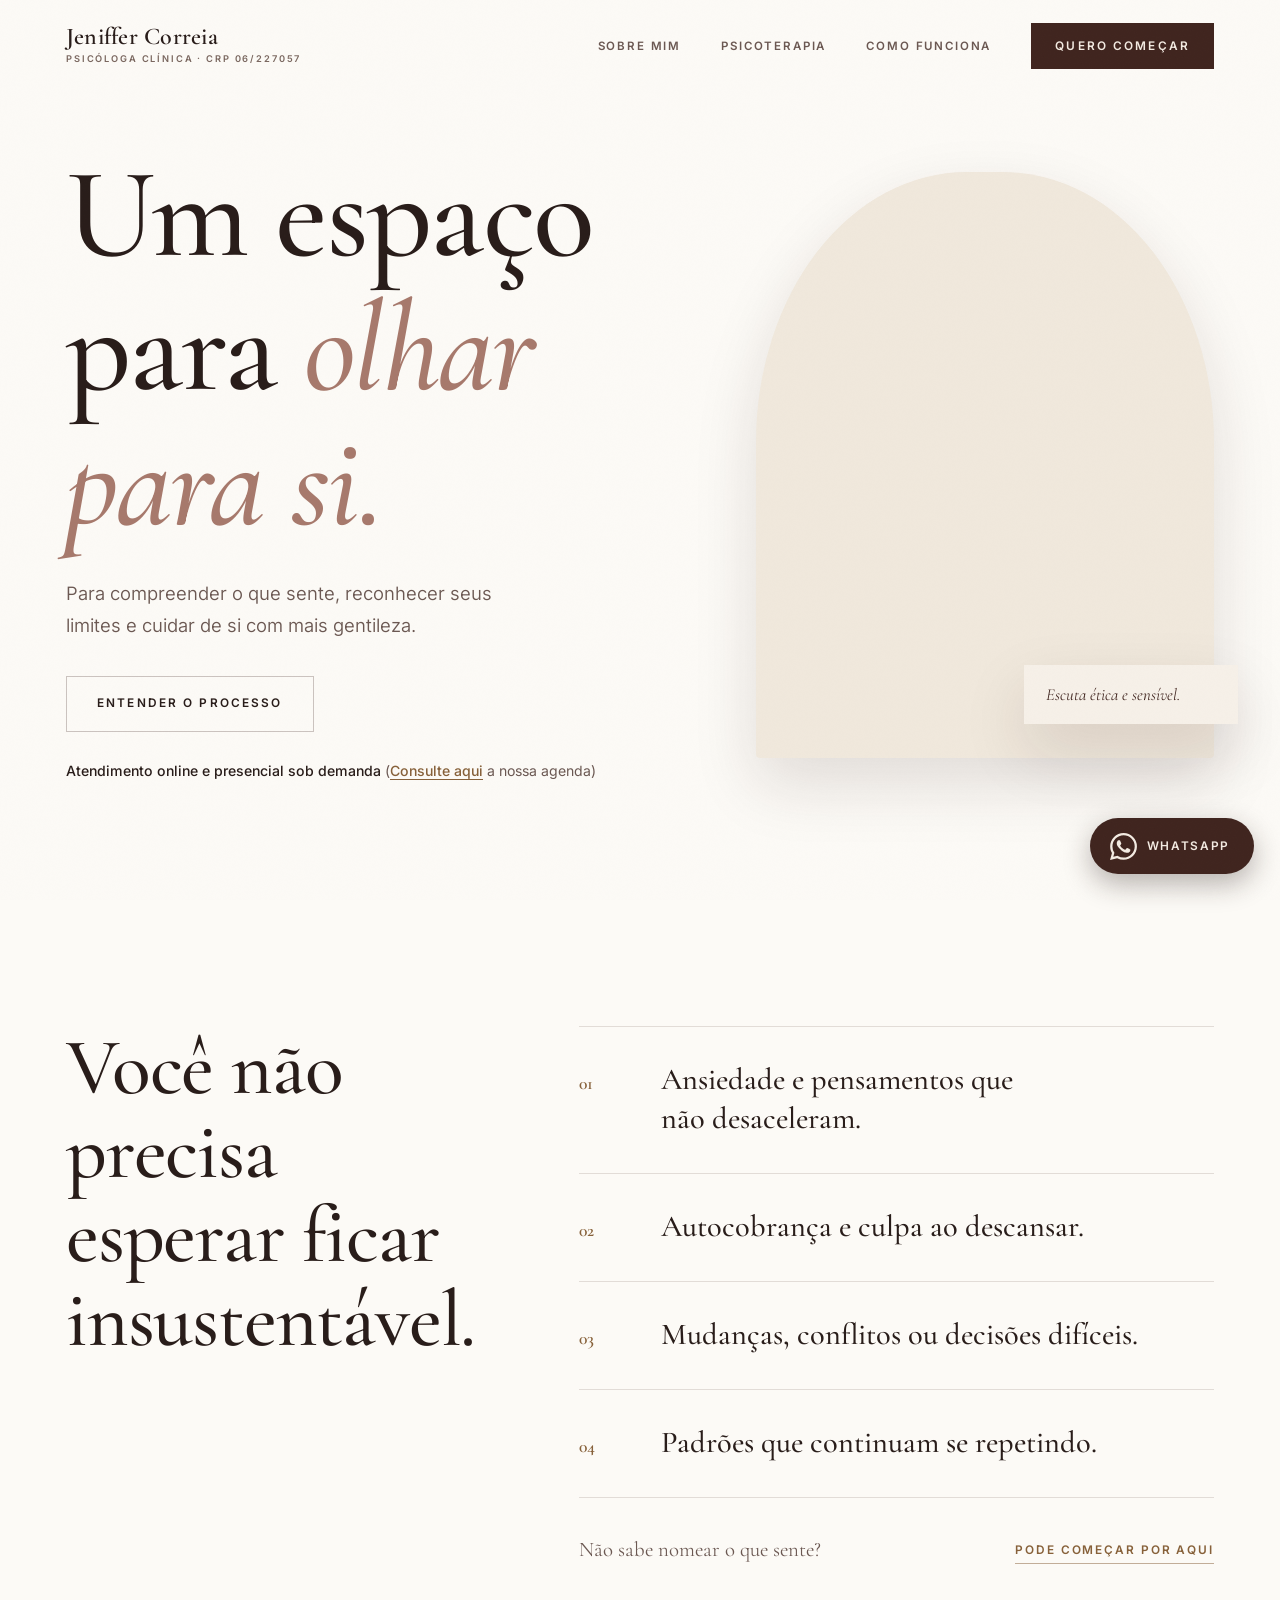
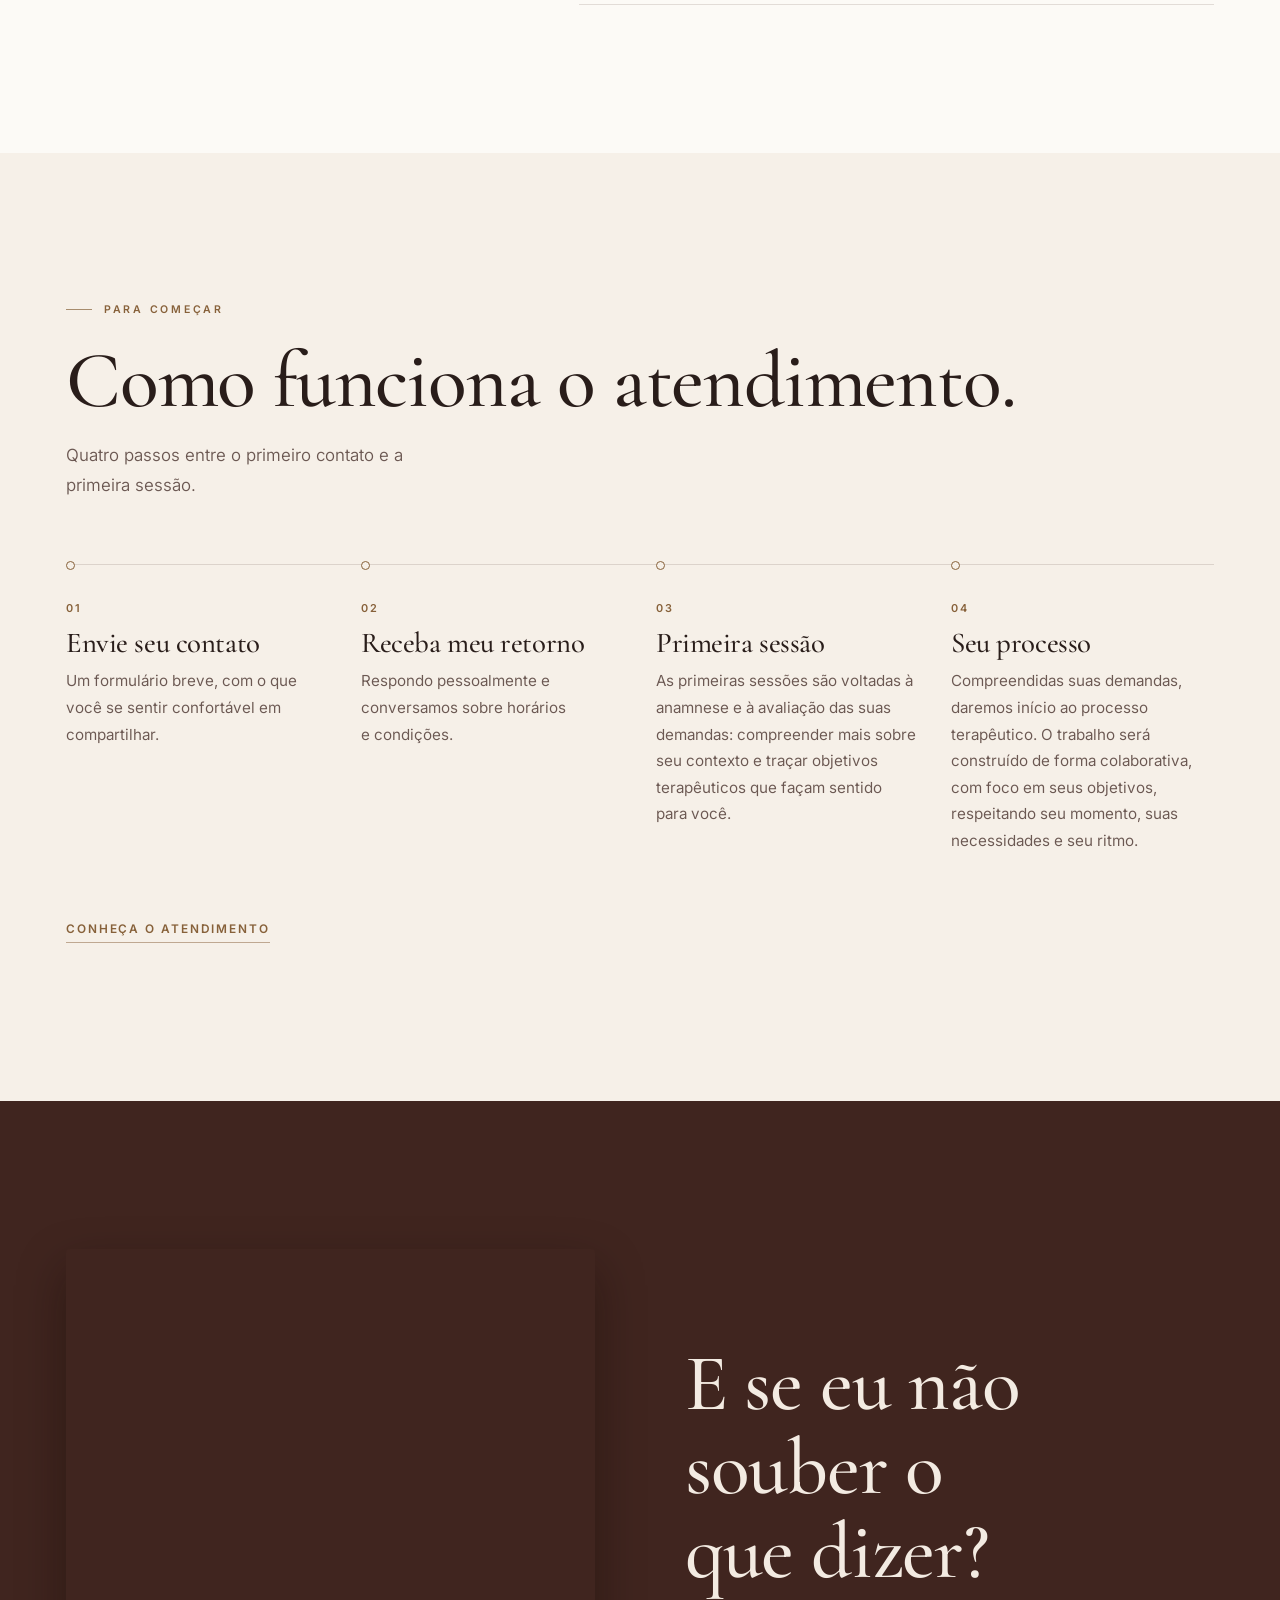
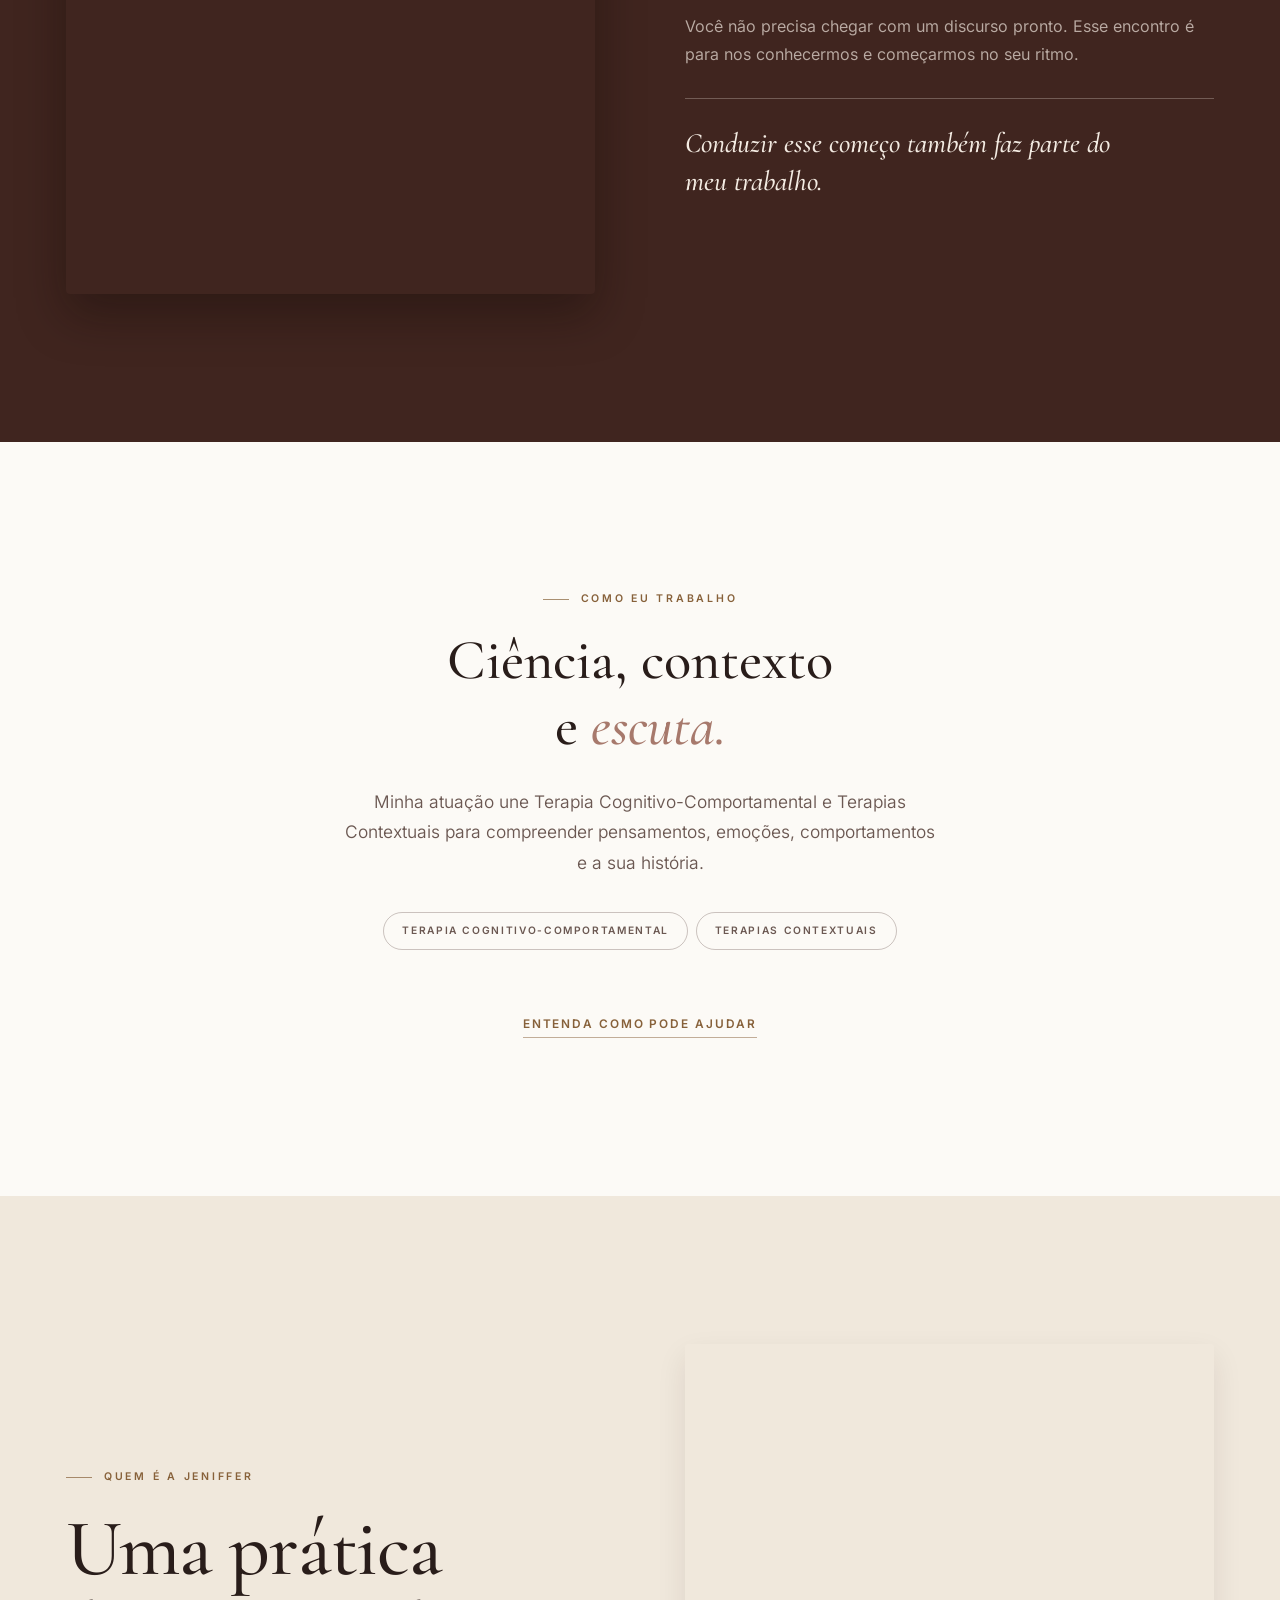
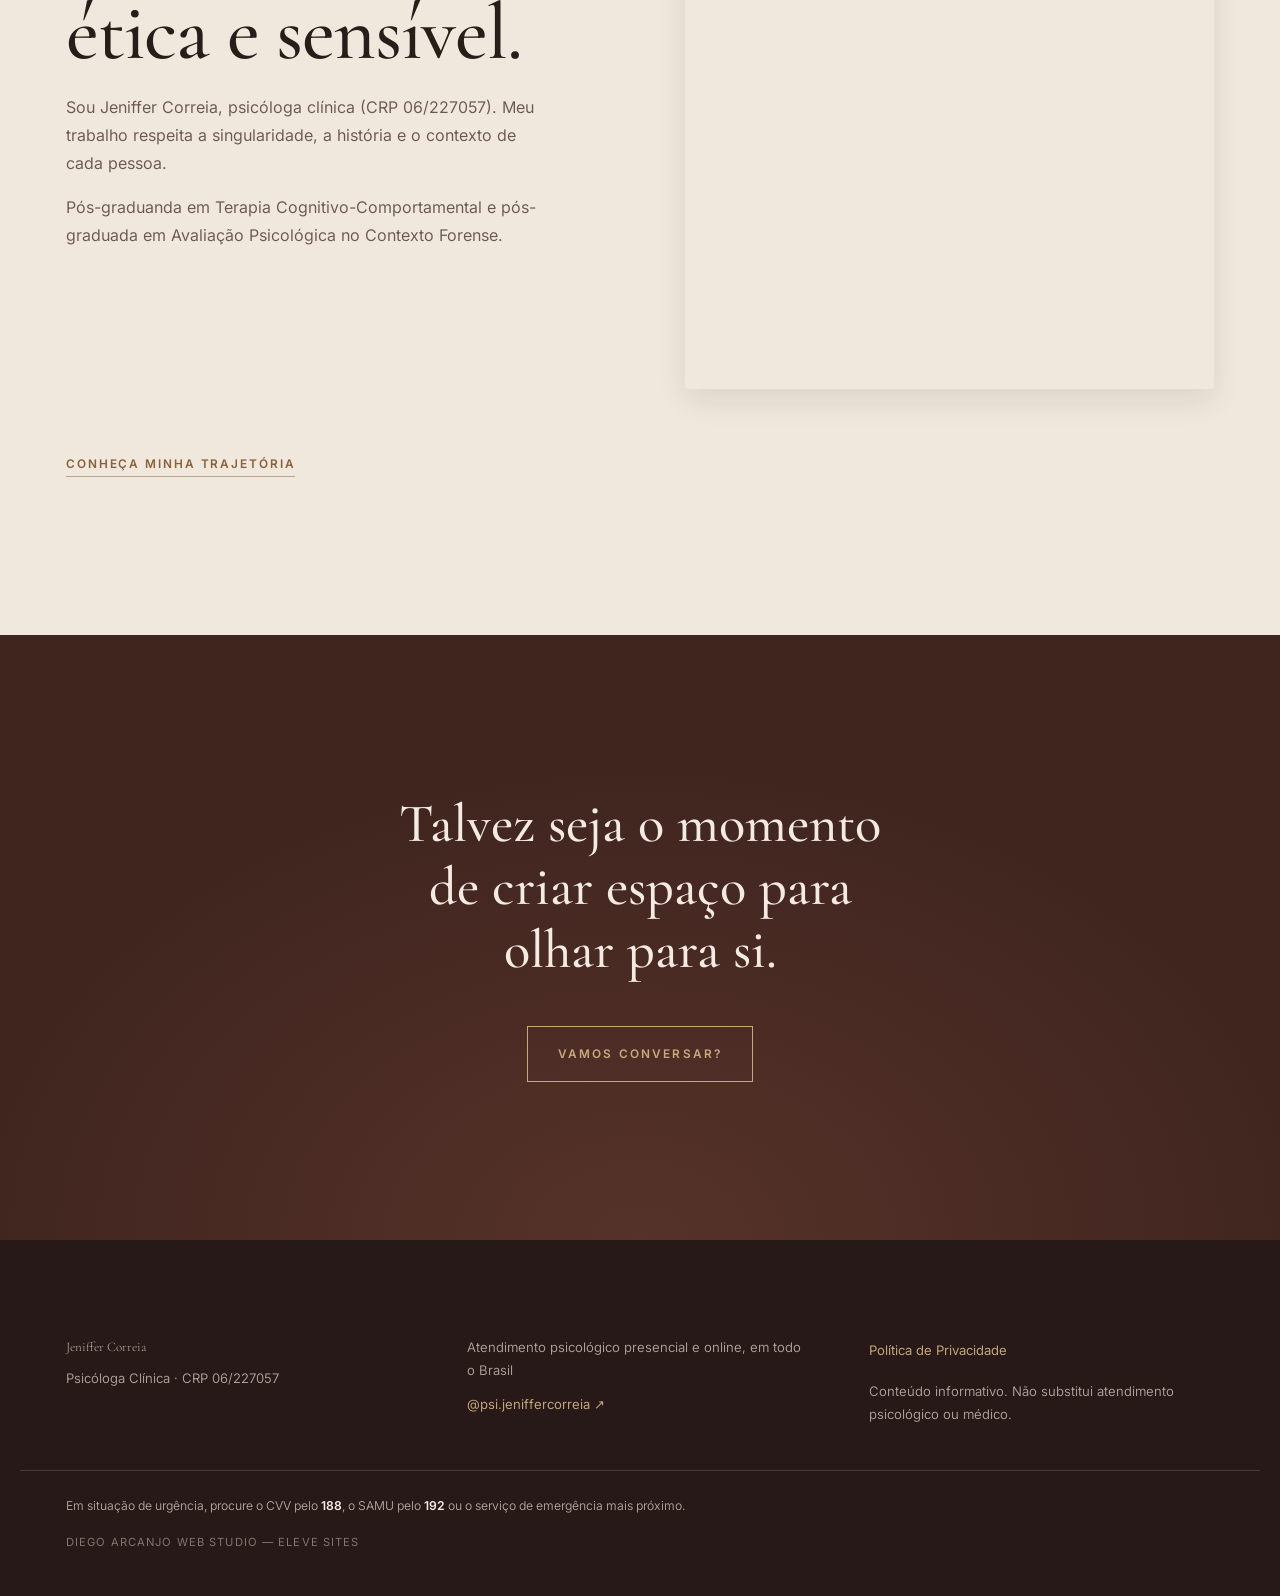
==== index.html @ 739d5a1d "Ajusta textos e chamadas da interface" ====
<!DOCTYPE html>
<html lang="pt-BR">
<head>
<meta charset="utf-8">
<meta name="viewport" content="width=device-width, initial-scale=1, viewport-fit=cover">
<title>Jeniffer Correia | Psicóloga Clínica Online</title>
<meta name="description" content="Psicoterapia online para adultos com Jeniffer Correia, psicóloga clínica (CRP 06/227057). Atendimento orientado pela TCC e Terapias Contextuais.">
<meta name="author" content="Jeniffer Correia">
<meta name="robots" content="index, follow, max-image-preview:large">
<meta name="theme-color" content="#fcfaf6">
<meta name="color-scheme" content="light">
<link rel="canonical" href="https://jeniffer-psicologa.pages.dev/">
<link rel="icon" href="/assets/favicon.svg?v=0b243625" type="image/svg+xml">
<link rel="preload" as="font" type="font/woff2" href="/assets/fonts/cormorant-latin.woff2" crossorigin>
<link rel="preload" as="font" type="font/woff2" href="/assets/fonts/inter-latin.woff2" crossorigin>
<link rel="preload" as="image" href="/assets/jeniffer-capa.webp" media="(min-width: 960px)" fetchpriority="high">
<link rel="preload" as="image" href="/assets/jeniffer-capa-retrato.webp" media="(max-width: 959px)" fetchpriority="high">
<link rel="stylesheet" href="/assets/styles.css?v=20260824-cta1">
<meta property="og:type" content="website">
<meta property="og:locale" content="pt_BR">
<meta property="og:site_name" content="Jeniffer Correia Psicologia">
<meta property="og:title" content="Jeniffer Correia | Psicóloga Clínica Online">
<meta property="og:description" content="Psicoterapia online para adultos com Jeniffer Correia, psicóloga clínica (CRP 06/227057). Atendimento orientado pela TCC e Terapias Contextuais.">
<meta property="og:url" content="https://jeniffer-psicologa.pages.dev/">
<meta property="og:image" content="https://jeniffer-psicologa.pages.dev/assets/jeniffer-social.jpg?v=006b3ed0">
<meta property="og:image:alt" content="Jeniffer Correia, psicóloga clínica">
<meta name="twitter:card" content="summary_large_image">
<script>document.documentElement.classList.add('js')</script>
<script type="application/ld+json">
{"@context":"https://schema.org","@type":"ProfessionalService","name":"Jeniffer Correia Psicologia","url":"https://jeniffer-psicologa.pages.dev/","image":"https://jeniffer-psicologa.pages.dev/assets/jeniffer-social.jpg","description":"Atendimento psicológico online para adultos, orientado pela Terapia Cognitivo-Comportamental e Terapias Contextuais.","areaServed":"BR","serviceType":"Psicoterapia online","priceRange":"Sob consulta","founder":{"@type":"Person","name":"Jeniffer Correia","jobTitle":"Psicóloga Clínica","identifier":"CRP 06/227057","sameAs":["https://www.instagram.com/psi.jeniffercorreia/"]}}
</script>
</head>
<body class="page-home">
<a class="skip-link" href="#conteudo">Ir para o conteúdo</a>
<header class="site-header" data-header>
  <div class="shell header-inner">
    <a class="brand" href="/" aria-label="Jeniffer Correia, psicóloga clínica — página inicial">
      <span class="brand-name">Jeniffer Correia</span>
      <span class="brand-sub">Psicóloga Clínica · CRP 06/227057</span>
    </a>
    <button class="menu-button" type="button" data-menu-button aria-expanded="false" aria-controls="main-nav"><span aria-hidden="true"></span><span aria-hidden="true"></span><b>Abrir menu</b></button>
    <nav id="main-nav" class="main-nav" data-nav aria-label="Navegação principal"><a href="/sobre">Sobre mim</a><a href="/psicoterapia">Psicoterapia</a><a href="/como-funciona">Como funciona</a><a class="nav-cta" href="/contato">Quero começar</a></nav>
  </div>
</header>
<main id="conteudo">
<section class="hero">
  <div class="shell hero-grid">
    <div class="hero-copy reveal">
      <h1>Um espaço para <em>olhar para si.</em></h1>
      <p class="lede">Para compreender o que sente, reconhecer seus limites e cuidar de si com mais gentileza.</p>
      <div class="button-row">
        <a class="button button--outline" href="/como-funciona">Entender o processo</a>
      </div>
      <p class="trust-line"><span>Atendimento online e presencial sob demanda</span> (<a href="https://wa.me/5511986632614?text=Oi%2C%20Jeniffer%21%20Gostaria%20de%20saber%20mais%20informa%C3%A7%C3%B5es%20sobre%20a%20sua%20agenda%20de%20atendimento%20presencial." target="_blank" rel="noopener noreferrer">Consulte aqui</a> a nossa agenda)</p>
    </div>
    <figure class="hero-media reveal">
      <div class="photo-frame"><picture>
        <source media="(min-width: 960px)" srcset="/assets/jeniffer-capa.webp" width="853" height="1280">
        <img src="/assets/jeniffer-capa-retrato.webp" width="900" height="1200" alt="Jeniffer Correia, psicóloga clínica" fetchpriority="high" decoding="async">
      </picture></div>
      <figcaption>Escuta ética e sensível.</figcaption>
    </figure>
  </div>
</section>

<section class="band band--night">
  <div class="shell split">
    <div class="section-head reveal">
      <h2>Você não precisa esperar ficar insustentável.</h2>
    </div>
    <div class="ledger">
      <div class="ledger-item reveal"><span>01</span><p>Ansiedade e pensamentos que não desaceleram.</p></div><div class="ledger-item reveal"><span>02</span><p>Autocobrança e culpa ao descansar.</p></div><div class="ledger-item reveal"><span>03</span><p>Mudanças, conflitos ou decisões difíceis.</p></div><div class="ledger-item reveal"><span>04</span><p>Padrões que continuam se repetindo.</p></div>
      <div class="ledger-cta reveal">
        <p>Não sabe nomear o que sente?</p>
        <a class="text-link" href="/contato">Pode começar por aqui</a>
      </div>
    </div>
  </div>
</section>

<section class="band band--surface">
  <div class="shell">
    <div class="section-head reveal">
      <p class="eyebrow">Para começar</p>
      <h2>Como funciona o atendimento.</h2>
      <p class="lede">Quatro passos entre o primeiro contato e a primeira sessão.</p>
    </div>
    <div class="steps"><article class="step reveal"><b>01</b><h3>Envie seu contato</h3><p>Um formulário breve, com o que você se sentir confortável em compartilhar.</p></article><article class="step reveal"><b>02</b><h3>Receba meu retorno</h3><p>Respondo pessoalmente e conversamos sobre horários e condições.</p></article><article class="step reveal"><b>03</b><h3>Primeira sessão</h3><p>As primeiras sessões são voltadas à anamnese e à avaliação das suas demandas: compreender mais sobre seu contexto e traçar objetivos terapêuticos que façam sentido para você.</p></article><article class="step reveal"><b>04</b><h3>Seu processo</h3><p>Compreendidas suas demandas, daremos início ao processo terapêutico. O trabalho será construído de forma colaborativa, com foco em seus objetivos, respeitando seu momento, suas necessidades e seu ritmo.</p></article></div>
    <p class="section-action reveal"><a class="text-link" href="/como-funciona">Conheça o atendimento</a></p>
  </div>
</section>

<section class="band band--wine">
  <div class="shell">
    <div class="feature">
      <div class="feature-media reveal"><picture>
        <source media="(min-width: 600px)" srcset="/assets/jeniffer-sentada.webp" width="853" height="1280">
        <img src="/assets/jeniffer-sentada-retrato.webp" width="744" height="992" loading="lazy" decoding="async" alt="Jeniffer Correia sentada em ambiente de estúdio">
      </picture></div>
      <div class="feature-copy reveal">
        <h2>E se eu não souber o que dizer?</h2>
        <p>Você não precisa chegar com um discurso pronto. Esse encontro é para nos conhecermos e começarmos no seu ritmo.</p>
        <p class="pull">Conduzir esse começo também faz parte do meu trabalho.</p>
      </div>
    </div>
  </div>
</section>

<section class="band band--night">
  <div class="shell statement">
    <p class="eyebrow reveal">Como eu trabalho</p>
    <p class="statement-copy reveal">Ciência, contexto e <em>escuta.</em></p>
    <p class="statement-note reveal">Minha atuação une Terapia Cognitivo-Comportamental e Terapias Contextuais para compreender pensamentos, emoções, comportamentos e a sua história.</p>
    <div class="tags reveal"><span>Terapia Cognitivo-Comportamental</span><span>Terapias Contextuais</span></div>
    <p class="section-action reveal"><a class="text-link" href="/psicoterapia">Entenda como pode ajudar</a></p>
  </div>
</section>

<section class="band band--light">
  <div class="shell">
    <div class="feature feature--reverse">
      <div class="feature-media reveal"><picture>
        <source media="(min-width: 600px)" srcset="/assets/jeniffer-clara.webp" width="853" height="1280">
        <img src="/assets/jeniffer-clara-retrato.webp" width="879" height="1172" loading="lazy" decoding="async" alt="Retrato profissional de Jeniffer Correia">
      </picture></div>
      <div class="feature-copy reveal">
        <p class="eyebrow">Quem é a Jeniffer</p>
        <h2>Uma prática ética e sensível.</h2>
        <p>Sou Jeniffer Correia, psicóloga clínica (CRP 06/227057). Meu trabalho respeita a singularidade, a história e o contexto de cada pessoa.</p><p>Pós-graduanda em Terapia Cognitivo-Comportamental e pós-graduada em Avaliação Psicológica no Contexto Forense.</p>

      </div>
    </div>
    <p class="section-action reveal"><a class="text-link" href="/sobre">Conheça minha trajetória</a></p>
  </div>
</section>

<section class="closing">
  <div class="shell">
    <p class="reveal">Talvez seja o momento de criar espaço para olhar para si.</p>
    <a class="button button--gold reveal" href="/contato">Vamos conversar?</a>
  </div>
</section>
</main>
<footer class="site-footer">
  <div class="shell footer-grid">
    <div>
      <p class="footer-brand">Jeniffer Correia</p>
      <p>Psicóloga Clínica · CRP 06/227057</p>
    </div>
    <div>
      <p>Atendimento psicológico presencial e online, em todo o Brasil</p>
      <a href="https://www.instagram.com/psi.jeniffercorreia/" target="_blank" rel="noopener noreferrer">@psi.jeniffercorreia ↗</a>
    </div>
    <div>
      <a href="/privacidade">Política de Privacidade</a>
      <p>Conteúdo informativo. Não substitui atendimento psicológico ou médico.</p>
    </div>
  </div>
  <div class="shell emergency">Em situação de urgência, procure o CVV pelo <strong>188</strong>, o SAMU pelo <strong>192</strong> ou o serviço de emergência mais próximo.</div>
  <div class="shell studio-credit">Diego Arcanjo Web Studio — Eleve Sites</div>
</footer>
<div class="mobile-bar"><a class="button button--gold" href="/contato">Quero começar</a></div>
<a class="wa-float" href="https://wa.me/5511986632614?text=Ol%C3%A1%2C%20Jeniffer%21%20Vim%20pelo%20site%20e%20gostaria%20de%20saber%20mais%20sobre%20a%20psicoterapia%20online." target="_blank" rel="noopener noreferrer" aria-label="Conversar no WhatsApp com Jeniffer Correia"><svg viewBox="0 0 24 24" aria-hidden="true" focusable="false"><path d="M17.472 14.382c-.297-.149-1.758-.867-2.03-.967-.273-.099-.471-.148-.67.15-.197.297-.767.966-.94 1.164-.173.199-.347.223-.644.075-.297-.15-1.255-.463-2.39-1.475-.883-.788-1.48-1.761-1.653-2.059-.173-.297-.018-.458.13-.606.134-.133.298-.347.446-.52.149-.174.198-.298.298-.497.099-.198.05-.371-.025-.52-.075-.149-.669-1.612-.916-2.207-.242-.579-.487-.5-.669-.51-.173-.008-.371-.01-.57-.01-.198 0-.52.074-.792.372-.272.297-1.04 1.016-1.04 2.479 0 1.462 1.065 2.875 1.213 3.074.149.198 2.096 3.2 5.077 4.487.709.306 1.262.489 1.694.625.712.227 1.36.195 1.872.118.571-.085 1.758-.719 2.006-1.413.248-.694.248-1.289.173-1.413-.074-.124-.272-.198-.57-.347m-5.421 7.403h-.004a9.87 9.87 0 01-5.031-1.378l-.361-.214-3.741.982.998-3.648-.235-.374a9.86 9.86 0 01-1.51-5.26c.001-5.45 4.436-9.884 9.888-9.884a9.82 9.82 0 016.988 2.898a9.825 9.825 0 012.893 6.994c-.003 5.45-4.437 9.884-9.885 9.884m8.413-18.297A11.815 11.815 0 0012.05 0C5.495 0 .16 5.335.157 11.892c0 2.096.547 4.142 1.588 5.945L.057 24l6.305-1.654a11.882 11.882 0 005.683 1.448h.005c6.554 0 11.89-5.335 11.893-11.893A11.821 11.821 0 0020.465 3.488"/></svg><span>WhatsApp</span></a>
<script src="/assets/app.js?v=79fd92e9" defer></script>
</body>
</html>
---- assets/styles.css ----
/* =========================================================
   Jeniffer Correia Psicologia
   Sistema visual claro — creme, vinho e bronze

   Escrito mobile-first: o que está fora de @media vale para o
   celular; os blocos @media (min-width:) só ampliam o layout.
   Não adicione regras @media (max-width:) neste arquivo.

   O site é claro por padrão. Três blocos são escuros e invertem
   as cores de texto: .band--wine, .closing e .site-footer.
   A inversão está concentrada na seção 21, no fim do arquivo.
   ========================================================= */

/* ---------- 1. Fontes ---------- */
@font-face {
  font-family: 'Cormorant';
  font-style: normal;
  font-weight: 300 700;
  font-display: swap;
  src: url('/assets/fonts/cormorant-latin.woff2') format('woff2');
}

@font-face {
  font-family: 'Cormorant';
  font-style: italic;
  font-weight: 300 700;
  font-display: swap;
  src: url('/assets/fonts/cormorant-latin-italic.woff2') format('woff2');
}

@font-face {
  font-family: 'InterVar';
  font-style: normal;
  font-weight: 100 900;
  font-display: swap;
  src: url('/assets/fonts/inter-latin.woff2') format('woff2');
}

/* ---------- 2. Tokens ---------- */
:root {
  /* superfícies claras */
  --paper: #fcfaf6;
  --cream: #f6f0e8;
  --clay: #f0e8dc;

  /* superfícies escuras (faixas de acento) */
  --wine: #40251f;
  --wine-2: #57332a;
  --deep: #261917;

  /* texto sobre claro */
  --ink: #291d1a;
  --muted: #6b5852;
  --faint: #7a675f;
  --rose: #a7796c;
  --bronze: #87613a;

  /* texto sobre escuro */
  --on-dark: #f3ebe2;
  --on-dark-muted: rgba(243, 235, 226, .68);
  --on-dark-faint: rgba(243, 235, 226, .46);
  --gold: #c9a97c;

  --line: rgba(64, 37, 31, .14);
  --line-2: rgba(64, 37, 31, .26);
  --line-dark: rgba(243, 235, 226, .16);
  --line-dark-2: rgba(243, 235, 226, .28);

  --shadow: 0 26px 64px rgba(43, 27, 23, .13);
  --shadow-s: 0 12px 30px rgba(43, 27, 23, .09);

  --display: 'Cormorant', Georgia, 'Times New Roman', serif;
  --sans: 'InterVar', -apple-system, BlinkMacSystemFont, 'Segoe UI', Roboto, sans-serif;

  --gutter: 22px;
  --maxw: 1240px;
  --header-h: 68px;
  --band-y: 84px;
  --ease: cubic-bezier(.22, .61, .36, 1);
}

/* ---------- 3. Base ---------- */
*,
*::before,
*::after { box-sizing: border-box; }

html {
  -webkit-text-size-adjust: 100%;
  scroll-behavior: smooth;
  scroll-padding-top: calc(var(--header-h) + 16px);
}

body {
  position: relative;
  margin: 0;
  overflow-x: hidden;
  background: var(--paper);
  color: var(--ink);
  font-family: var(--sans);
  font-size: 16px;
  font-weight: 380;
  line-height: 1.75;
  -webkit-font-smoothing: antialiased;
  text-rendering: optimizeLegibility;
}

/* Grão bem discreto: no fundo claro ele só tira o aspecto plástico.
   Em opacidade alta o creme fica sujo, por isso o valor é baixo. */
body::after {
  position: fixed;
  z-index: 999;
  inset: 0;
  content: '';
  opacity: .22;
  pointer-events: none;
  background-image: url("data:image/svg+xml,%3Csvg xmlns='http://www.w3.org/2000/svg' width='140' height='140'%3E%3Cfilter id='n'%3E%3CfeTurbulence type='fractalNoise' baseFrequency='.85' numOctaves='3'/%3E%3C/filter%3E%3Crect width='140' height='140' filter='url(%23n)' opacity='.05'/%3E%3C/svg%3E");
}

body.nav-open { overflow: hidden; }

img {
  display: block;
  max-width: 100%;
  height: auto;
}

a { color: inherit; text-decoration: none; }
button, input, select, textarea { font: inherit; color: inherit; }
h1, h2, h3, p, ul { margin-top: 0; }

h1, h2, h3 {
  font-family: var(--display);
  font-weight: 500;
  line-height: 1.05;
  letter-spacing: -.015em;
  text-wrap: balance;
}

h1 { font-size: clamp(2.9rem, 12.4vw, 8rem); }
h2 { font-size: clamp(2.2rem, 8.8vw, 5rem); }

h3 {
  font-size: clamp(1.45rem, 4.8vw, 1.8rem);
  line-height: 1.2;
}

em { font-style: italic; }
p { text-wrap: pretty; }

::selection {
  background: var(--wine);
  color: var(--on-dark);
}

:focus-visible {
  outline: 2px solid var(--wine);
  outline-offset: 4px;
}

/* ---------- 4. Layout ---------- */
.shell {
  position: relative;
  z-index: 1;
  width: 100%;
  max-width: var(--maxw);
  margin-inline: auto;
  padding-inline: var(--gutter);
}

.band {
  position: relative;
  padding-block: var(--band-y);
}

.band--surface { background: var(--cream); }
.band--light { background: var(--clay); }
.band--wine { background: var(--wine); }
.band--void { background: var(--deep); }

.hairline {
  height: 1px;
  margin: 0;
  border: 0;
  background: linear-gradient(90deg, transparent, var(--line-2) 18%, var(--line-2) 82%, transparent);
}

.eyebrow {
  display: flex;
  gap: 12px;
  align-items: center;
  margin: 0 0 20px;
  color: var(--bronze);
  font-size: .66rem;
  font-weight: 600;
  letter-spacing: .26em;
  text-transform: uppercase;
}

.eyebrow::before {
  width: 26px;
  height: 1px;
  flex: 0 0 auto;
  background: currentColor;
  content: '';
  opacity: .7;
}

.lede {
  max-width: 46ch;
  color: var(--muted);
  font-size: 1.05rem;
  font-weight: 350;
}

.section-head { margin-bottom: 44px; }
.section-head h2 { margin-bottom: 18px; }
.section-head .lede { margin-bottom: 0; }
.section-action { margin: 42px 0 0; }

.skip-link {
  position: fixed;
  z-index: 300;
  top: -100px;
  left: 12px;
  padding: 12px 20px;
  background: var(--wine);
  color: var(--on-dark);
  font-size: .85rem;
  font-weight: 600;
}

.skip-link:focus { top: 12px; }

/* ---------- 5. Botões ---------- */
.button {
  position: relative;
  display: inline-flex;
  gap: 10px;
  align-items: center;
  justify-content: center;
  min-height: 56px;
  padding: 14px 30px;
  border: 1px solid transparent;
  font-size: .74rem;
  font-weight: 600;
  letter-spacing: .18em;
  text-align: center;
  text-transform: uppercase;
  cursor: pointer;
  transition: background .35s var(--ease), border-color .35s var(--ease), color .35s var(--ease), transform .25s var(--ease);
}

.button--solid {
  background: var(--wine);
  color: var(--on-dark);
}

.button--outline {
  border-color: var(--line-2);
  color: var(--ink);
}

.button--gold {
  border-color: var(--wine);
  color: var(--wine);
}

.button-row {
  display: grid;
  gap: 12px;
  margin-top: 34px;
}

.text-link {
  position: relative;
  display: inline-flex;
  gap: 10px;
  align-items: center;
  min-height: 46px;
  color: var(--bronze);
  font-size: .74rem;
  font-weight: 600;
  letter-spacing: .16em;
  text-transform: uppercase;
}

.text-link::after {
  position: absolute;
  bottom: 10px;
  left: 0;
  width: 100%;
  height: 1px;
  background: currentColor;
  content: '';
  opacity: .5;
  transform-origin: left;
  transition: transform .45s var(--ease), opacity .3s var(--ease);
}

@media (hover: hover) {
  .button--solid:hover { background: var(--wine-2); transform: translateY(-2px); }
  .button--outline:hover { border-color: var(--wine); background: #fff; }
  .button--gold:hover { background: var(--wine); color: var(--on-dark); }
  .text-link:hover::after { opacity: 1; transform: scaleX(.35); }
}

/* ---------- 6. Entrada suave ---------- */
.js .reveal {
  opacity: 0;
  transform: translateY(26px);
  transition: opacity 1s var(--ease), transform 1s var(--ease);
}

.js .reveal.visible {
  opacity: 1;
  transform: none;
}

.js .reveal:nth-child(2) { transition-delay: .08s; }
.js .reveal:nth-child(3) { transition-delay: .16s; }
.js .reveal:nth-child(4) { transition-delay: .24s; }

/* ---------- 7. Cabeçalho ---------- */
.site-header {
  position: fixed;
  z-index: 100;
  top: 0;
  right: 0;
  left: 0;
  border-bottom: 1px solid transparent;
  transition: background .5s var(--ease), border-color .5s var(--ease);
}

.site-header.is-stuck {
  border-bottom-color: var(--line);
  background: rgba(252, 250, 246, .9);
  backdrop-filter: blur(16px) saturate(140%);
}

.header-inner {
  display: flex;
  gap: 14px;
  align-items: center;
  justify-content: space-between;
  min-height: var(--header-h);
}

.brand {
  display: flex;
  flex-direction: column;
  gap: 2px;
  justify-content: center;
  min-height: 48px;
}

.brand-name {
  font-family: var(--display);
  font-size: 1.32rem;
  font-weight: 600;
  letter-spacing: .01em;
  line-height: 1.05;
  white-space: nowrap;
}

.brand-sub {
  color: var(--faint);
  font-size: .53rem;
  font-weight: 600;
  letter-spacing: .2em;
  text-transform: uppercase;
}

.menu-button {
  display: grid;
  flex: 0 0 auto;
  gap: 7px;
  place-content: center;
  width: 48px;
  height: 48px;
  padding: 0;
  border: 0;
  background: none;
  cursor: pointer;
}

.menu-button span {
  display: block;
  width: 26px;
  height: 1.5px;
  background: var(--wine);
  transition: transform .4s var(--ease), opacity .3s var(--ease);
}

.menu-button[aria-expanded="true"] span:nth-child(1) { transform: translateY(4px) rotate(45deg); }
.menu-button[aria-expanded="true"] span:nth-child(2) { transform: translateY(-4px) rotate(-45deg); }

.menu-button b {
  position: absolute;
  width: 1px;
  height: 1px;
  overflow: hidden;
  clip-path: inset(50%);
}

.main-nav {
  position: fixed;
  z-index: 99;
  inset: 0;
  display: flex;
  visibility: hidden;
  flex-direction: column;
  justify-content: center;
  padding: calc(var(--header-h) + 24px) var(--gutter) 40px;
  background: var(--paper);
  opacity: 0;
  transition: opacity .45s var(--ease), visibility .45s;
}

.main-nav.is-open {
  visibility: visible;
  opacity: 1;
}

.main-nav a {
  display: flex;
  align-items: center;
  min-height: 68px;
  border-bottom: 1px solid var(--line);
  font-family: var(--display);
  font-size: 2rem;
  font-weight: 500;
  transition: color .3s var(--ease);
}

.main-nav a.active { color: var(--rose); }

.main-nav .nav-cta {
  justify-content: center;
  margin-top: 32px;
  border: 0;
  background: var(--wine);
  color: var(--on-dark);
  font-family: var(--sans);
  font-size: .74rem;
  font-weight: 600;
  letter-spacing: .18em;
  text-transform: uppercase;
}

.nav-backdrop { display: none; }

/* ---------- 8. Capa ----------
   Fundo claro com a foto emoldurada ao lado do texto. A foto não
   sangra na página: as fotos da Jeniffer têm fundo escuro e, soltas
   sobre o creme, criariam um bloco preto no meio da composição. */
.hero {
  position: relative;
  padding-block: calc(var(--header-h) + 40px) 64px;
}

.hero-grid {
  display: grid;
  gap: 38px;
}

.hero h1 { margin-bottom: 20px; }
.hero h1 em { color: var(--rose); }
.hero .lede { max-width: 42ch; }

.hero-media {
  position: relative;
  margin: 0;
}

.photo-frame {
  position: relative;
  overflow: hidden;
  border-radius: 4px;
  background: var(--clay);
  box-shadow: var(--shadow);
}

.hero-media picture,
.open-media picture { display: block; }

.hero-media img {
  width: 100%;
  aspect-ratio: 3 / 4;
  object-fit: cover;
  object-position: center 12%;
}

.hero-media figcaption {
  margin-top: 16px;
  color: var(--muted);
  font-family: var(--display);
  font-size: 1.1rem;
  font-style: italic;
}

/* Frase corrida, não rótulo: em caixa alta espaçada ela ocuparia três
   linhas no celular e pesaria mais que a chamada principal. */
.trust-line {
  margin: 28px 0 0;
  color: var(--muted);
  font-size: .88rem;
  font-weight: 400;
  line-height: 1.6;
}

.trust-line span { color: var(--ink); font-weight: 500; }

.trust-line a {
  padding-block: 10px;
  color: var(--bronze);
  font-weight: 500;
  text-decoration: underline;
  text-underline-offset: 3px;
}

.trust-line a:hover { color: var(--wine); }

/* ---------- 9. Abertura das páginas internas ---------- */
.page-open {
  position: relative;
  padding-block: calc(var(--header-h) + 48px) 60px;
}

.page-open h1 { margin-bottom: 20px; }
.page-open h1 em { color: var(--rose); }
.page-open .lede { max-width: 52ch; }

.page-open--plain { background: var(--cream); }

.open-grid {
  display: grid;
  gap: 38px;
}

.open-media {
  position: relative;
  margin: 0;
}

.open-media img {
  width: 100%;
  aspect-ratio: 3 / 4;
  border-radius: 4px;
  object-fit: cover;
  object-position: center 12%;
  box-shadow: var(--shadow);
}

/* ---------- 10. Lista de reconhecimento ---------- */
.ledger { border-top: 1px solid var(--line); }

.ledger-item {
  display: grid;
  grid-template-columns: 48px 1fr;
  gap: 4px 18px;
  align-items: baseline;
  padding-block: 26px;
  border-bottom: 1px solid var(--line);
}

.ledger-item > span {
  color: var(--bronze);
  font-family: var(--display);
  font-size: 1.1rem;
  font-weight: 600;
}

.ledger-item p {
  margin: 0;
  font-family: var(--display);
  font-size: clamp(1.35rem, 5.4vw, 1.9rem);
  font-weight: 500;
  line-height: 1.28;
}

.ledger-cta {
  display: flex;
  flex-wrap: wrap;
  gap: 10px 28px;
  align-items: center;
  justify-content: space-between;
  padding-block: 30px;
  border-bottom: 1px solid var(--line);
}

.ledger-cta p {
  margin: 0;
  color: var(--muted);
  font-family: var(--display);
  font-size: 1.3rem;
}

/* ---------- 11. Processo ---------- */
.steps {
  display: grid;
  padding-left: 22px;
  border-left: 1px solid var(--line);
}

.step {
  position: relative;
  padding: 0 0 40px 22px;
}

.step:last-child { padding-bottom: 0; }

.step::before {
  position: absolute;
  top: 8px;
  left: -27px;
  width: 9px;
  height: 9px;
  border: 1px solid var(--bronze);
  border-radius: 50%;
  background: var(--paper);
  content: '';
}

.step b {
  display: block;
  margin-bottom: 8px;
  color: var(--bronze);
  font-size: .68rem;
  font-weight: 600;
  letter-spacing: .2em;
}

.step h3 { margin-bottom: 8px; }

.step p {
  max-width: 38ch;
  margin: 0;
  color: var(--muted);
  font-size: .95rem;
}

.band--surface .step::before { background: var(--cream); }

/* ---------- 12. Bloco editorial com foto ---------- */
.feature { position: relative; }

.feature-media {
  position: relative;
  margin-bottom: 34px;
}

.feature-media picture { display: block; }

.feature-media img {
  width: 100%;
  aspect-ratio: 3 / 4;
  border-radius: 4px;
  object-fit: cover;
  object-position: center center;
  box-shadow: var(--shadow-s);
}

.feature-copy h2 { margin-bottom: 18px; }
/* O :not() impede que esta regra (0,2,1) engula .eyebrow e .pull, que têm
   especificidade menor e cores próprias. */
.feature-copy > p:not(.eyebrow):not(.pull) { color: var(--muted); }

.pull {
  margin: 30px 0 0;
  padding-top: 26px;
  border-top: 1px solid var(--line-2);
  color: var(--wine);
  font-family: var(--display);
  font-size: clamp(1.35rem, 5vw, 1.75rem);
  font-style: italic;
  font-weight: 500;
  line-height: 1.35;
}

/* ---------- 13. Declaração central ---------- */
.statement { text-align: center; }
.statement .eyebrow { justify-content: center; }

.statement-copy {
  max-width: 22ch;
  margin: 0 auto;
  font-family: var(--display);
  font-size: clamp(1.9rem, 7.6vw, 3.6rem);
  font-weight: 500;
  line-height: 1.16;
}

.statement-copy em { color: var(--rose); }

.statement-note {
  max-width: 54ch;
  margin: 28px auto 0;
  color: var(--muted);
  font-size: 1rem;
  font-weight: 350;
}

.tags {
  display: flex;
  flex-wrap: wrap;
  gap: 8px;
  justify-content: center;
  margin-top: 34px;
}

.tags--start { justify-content: flex-start; margin-top: 36px; }

.tags span {
  padding: 9px 18px;
  border: 1px solid var(--line-2);
  border-radius: 40px;
  color: var(--muted);
  font-size: .64rem;
  font-weight: 600;
  letter-spacing: .16em;
  text-transform: uppercase;
}

/* ---------- 14. Grade de temas ---------- */
.themes {
  display: grid;
  border-top: 1px solid var(--line);
}

.themes article {
  padding-block: 28px;
  border-bottom: 1px solid var(--line);
}

.themes span {
  display: block;
  margin-bottom: 12px;
  color: var(--bronze);
  font-family: var(--display);
  font-size: 1rem;
  font-weight: 600;
}

.themes h3 {
  margin-bottom: 8px;
  overflow-wrap: break-word;
  hyphens: auto;
}

.themes p {
  max-width: 40ch;
  margin: 0;
  color: var(--muted);
  font-size: .95rem;
}

.themes .theme-accent h3 { color: var(--rose); }

/* ---------- 15. FAQ ---------- */
.faq-list { border-top: 1px solid var(--line); }
.faq-list details { border-bottom: 1px solid var(--line); }

.faq-list summary {
  display: flex;
  gap: 20px;
  align-items: flex-start;
  justify-content: space-between;
  padding-block: 24px;
  list-style: none;
  cursor: pointer;
  font-family: var(--display);
  font-size: clamp(1.25rem, 4.8vw, 1.6rem);
  font-weight: 500;
  line-height: 1.3;
  transition: color .3s var(--ease);
}

.faq-list summary::-webkit-details-marker { display: none; }

.faq-list summary span {
  flex: 0 0 auto;
  margin-top: 4px;
  color: var(--bronze);
  font-family: var(--sans);
  font-size: 1.1rem;
  font-weight: 300;
  transition: transform .35s var(--ease);
}

.faq-list details[open] summary { color: var(--wine); }
.faq-list details[open] summary span { transform: rotate(135deg); }

.faq-list details p {
  max-width: 62ch;
  margin: 0;
  padding-bottom: 26px;
  color: var(--muted);
  font-size: .97rem;
}

/* ---------- 16. Formulário ---------- */
.band--contact { padding-top: calc(var(--header-h) + 64px); }

.form-intro h1 { margin-bottom: 20px; }
.form-intro .lede { margin-bottom: 0; }

.promise {
  display: flex;
  flex-wrap: wrap;
  gap: 8px 20px;
  justify-content: space-between;
  margin-top: 32px;
  padding-block: 18px;
  border-top: 1px solid var(--line);
  border-bottom: 1px solid var(--line);
  font-size: .68rem;
  letter-spacing: .14em;
  text-transform: uppercase;
}

.promise strong { color: var(--bronze); font-weight: 700; }

.privacy-note {
  margin-top: 16px;
  color: var(--faint);
  font-size: .82rem;
}

.lead-form {
  margin-top: 44px;
  padding: 32px 22px;
  border: 1px solid var(--line);
  border-radius: 4px;
  background: var(--cream);
  box-shadow: var(--shadow-s);
}

.field { margin-bottom: 26px; }

.field > span,
.lead-form legend {
  display: block;
  margin-bottom: 10px;
  padding: 0;
  color: var(--muted);
  font-size: .64rem;
  font-weight: 700;
  letter-spacing: .18em;
  text-transform: uppercase;
}

.lead-form input,
.lead-form select,
.lead-form textarea {
  width: 100%;
  min-height: 52px;
  padding: 12px 2px;
  border: 0;
  border-bottom: 1px solid var(--line-2);
  border-radius: 0;
  outline: none;
  background: transparent;
  color: var(--ink);
  font-size: 16px; /* 16px evita o zoom automático do iOS ao focar */
  font-weight: 350;
  transition: border-color .3s var(--ease);
}

.lead-form textarea {
  min-height: 108px;
  resize: vertical;
}

/* Seta própria: sem ela o select não se distingue de um campo de texto. */
.lead-form select {
  appearance: none;
  padding-right: 32px;
  background-image: url("data:image/svg+xml,%3Csvg xmlns='http://www.w3.org/2000/svg' width='14' height='9' viewBox='0 0 14 9'%3E%3Cpath d='M1 1l6 6 6-6' fill='none' stroke='%2387613a' stroke-width='1.4'/%3E%3C/svg%3E");
  background-repeat: no-repeat;
  background-position: right 4px center;
}

.lead-form ::placeholder { color: rgba(41, 29, 26, .34); }

.lead-form input:focus,
.lead-form select:focus,
.lead-form textarea:focus { border-bottom-color: var(--wine); }

.lead-form fieldset {
  margin: 0 0 26px;
  padding: 0;
  border: 0;
}

.checks {
  display: grid;
  grid-template-columns: repeat(2, minmax(0, 1fr));
  gap: 8px;
}

.checks label {
  display: flex;
  gap: 10px;
  align-items: center;
  min-height: 50px;
  padding: 8px 14px;
  border: 1px solid var(--line);
  border-radius: 3px;
  background: var(--paper);
  cursor: pointer;
  font-size: .85rem;
  font-weight: 350;
  transition: border-color .3s var(--ease);
}

.checks label:has(input:checked) { border-color: var(--wine); color: var(--wine); }

.checks input,
.consent input {
  width: 18px;
  height: 18px;
  flex: 0 0 auto;
  margin: 0;
  accent-color: var(--wine);
}

.consent {
  display: flex;
  gap: 12px;
  align-items: flex-start;
  color: var(--muted);
  font-size: .86rem;
  font-weight: 350;
  line-height: 1.6;
}

.consent input { margin-top: 4px; }

/* Link dentro da frase: aumenta a área de toque sem quebrar o texto. */
.consent a {
  padding-block: 10px;
  color: var(--wine);
  text-decoration: underline;
  text-underline-offset: 3px;
}

.honeypot {
  position: absolute !important;
  left: -9999px !important;
}

.submit-button {
  width: 100%;
  margin-top: 30px;
}

.submit-button:disabled { opacity: .55; cursor: wait; }

.form-feedback {
  min-height: 22px;
  margin: 16px 0 0;
  text-align: center;
  font-size: .88rem;
}

.form-feedback.success { color: #2f5b40; }
.form-feedback.error { color: #98302f; }

/* ---------- 17. Fecho e rodapé ---------- */
.closing {
  position: relative;
  padding-block: calc(var(--band-y) + 10px);
  background: var(--wine);
  text-align: center;
}

.closing::before {
  position: absolute;
  inset: 0;
  content: '';
  background: radial-gradient(80% 120% at 50% 100%, rgba(87, 51, 42, .95), transparent 65%);
}

.closing p {
  max-width: 20ch;
  margin: 0 auto 34px;
  font-family: var(--display);
  font-size: clamp(1.9rem, 7.4vw, 3.4rem);
  font-weight: 500;
  line-height: 1.16;
}

.closing .closing-whatsapp {
  display: flex;
  width: fit-content;
  margin: 18px auto 0;
  color: var(--gold);
}

.site-footer {
  padding: 60px 0 100px;
  background: var(--deep);
}

.footer-grid {
  display: grid;
  gap: 32px;
}

.footer-brand {
  font-family: var(--display);
  font-size: 1.5rem;
  font-weight: 500;
}

.footer-grid p {
  margin: 8px 0 0;
  font-size: .82rem;
  font-weight: 350;
}

.footer-grid a {
  display: inline-flex;
  align-items: center;
  min-height: 44px;
  font-size: .82rem;
  transition: color .3s var(--ease);
}

.emergency {
  margin-top: 44px;
  padding-top: 24px;
  border-top: 1px solid var(--line-dark);
  font-size: .76rem;
  font-weight: 350;
}

.studio-credit {
  margin-top: 16px;
  font-size: .7rem;
  letter-spacing: .1em;
  text-transform: uppercase;
}

/* ---------- 18. CTAs fixos ---------- */
.mobile-bar {
  position: fixed;
  z-index: 90;
  right: 0;
  bottom: 0;
  left: 0;
  padding: 12px var(--gutter) calc(12px + env(safe-area-inset-bottom));
  border-top: 1px solid var(--line);
  background: rgba(252, 250, 246, .95);
  backdrop-filter: blur(16px);
}

.mobile-bar .button { width: 100%; min-height: 52px; }

body.page-contato .mobile-bar { display: none; }
body.page-contato .site-footer { padding-bottom: 60px; }

/* Botão flutuante de WhatsApp — presente em todas as páginas.
   No celular ele sobe para não colidir com a barra fixa. */
.wa-float {
  position: fixed;
  z-index: 95;
  right: 16px;
  bottom: calc(84px + env(safe-area-inset-bottom));
  display: inline-flex;
  gap: 10px;
  align-items: center;
  justify-content: center;
  width: 56px;
  height: 56px;
  padding: 0;
  border-radius: 50%;
  background: var(--wine);
  box-shadow: 0 10px 28px rgba(38, 25, 23, .32);
  color: var(--on-dark);
  transition: background .3s var(--ease), transform .25s var(--ease);
}

body.page-contato .wa-float { bottom: calc(16px + env(safe-area-inset-bottom)); }

.wa-float svg {
  width: 27px;
  height: 27px;
  fill: currentColor;
}

.wa-float span {
  position: absolute;
  width: 1px;
  height: 1px;
  overflow: hidden;
  clip-path: inset(50%);
}

@media (hover: hover) {
  .wa-float:hover { background: var(--wine-2); transform: translateY(-3px); }
  .footer-grid a:hover { color: var(--gold); }
}

/* ---------- 19. Página legal ---------- */
.legal {
  max-width: 780px;
  padding-block: calc(var(--header-h) + 56px) 72px;
}

.legal h1 { margin-bottom: 14px; font-size: clamp(2.4rem, 10vw, 4.4rem); }

.legal h2 {
  margin-top: 44px;
  margin-bottom: 12px;
  color: var(--wine);
  font-size: clamp(1.4rem, 5vw, 1.8rem);
}

.legal p { color: var(--muted); font-weight: 350; }
.legal-date { color: var(--faint); font-size: .8rem; letter-spacing: .1em; text-transform: uppercase; }

.legal p a {
  padding-block: 12px;
  color: var(--wine);
  text-decoration: underline;
  text-underline-offset: 3px;
}

.legal .button { margin-top: 40px; }
body.legal-page .site-footer { padding-bottom: 60px; }

/* =========================================================
   20. Ampliações
   ========================================================= */

@media (min-width: 600px) {
  :root { --gutter: 32px; --band-y: 104px; }

  .button-row {
    grid-auto-flow: column;
    justify-content: start;
    gap: 14px;
  }

  .themes { grid-template-columns: repeat(2, minmax(0, 1fr)); column-gap: 40px; }
  .footer-grid { grid-template-columns: repeat(2, minmax(0, 1fr)); }
  .lead-form { padding: 40px 34px; }

  /* A partir daqui o botão vira pílula com rótulo. */
  .wa-float {
    width: auto;
    height: 56px;
    padding: 0 24px 0 20px;
    border-radius: 40px;
  }

  .wa-float span {
    position: static;
    width: auto;
    height: auto;
    overflow: visible;
    clip-path: none;
    font-size: .74rem;
    font-weight: 600;
    letter-spacing: .14em;
    text-transform: uppercase;
  }
}

@media (min-width: 960px) {
  :root { --gutter: 46px; --band-y: 148px; --header-h: 92px; }

  body.nav-open { overflow: auto; }

  .menu-button { display: none; }

  .main-nav {
    position: static;
    display: flex;
    visibility: visible;
    flex-direction: row;
    align-items: center;
    gap: 40px;
    padding: 0;
    background: none;
    opacity: 1;
  }

  .main-nav a {
    min-height: 44px;
    border: 0;
    color: var(--muted);
    font-family: var(--sans);
    font-size: .72rem;
    font-weight: 600;
    letter-spacing: .16em;
    text-transform: uppercase;
  }

  .main-nav a:hover { color: var(--ink); }
  .main-nav a.active { color: var(--bronze); }

  .main-nav .nav-cta {
    margin-top: 0;
    padding: 13px 24px;
    color: var(--on-dark);
  }

  .main-nav .nav-cta:hover { background: var(--wine-2); color: var(--on-dark); }

  .brand-name { font-size: 1.5rem; }
  .brand-sub { font-size: .58rem; }

  .section-head { margin-bottom: 64px; }
  .section-action { margin-top: 52px; }

  .hero { padding-block: calc(var(--header-h) + 56px) 96px; }

  .hero-grid {
    grid-template-columns: minmax(0, 1.05fr) minmax(0, .8fr);
    gap: 7vw;
    align-items: center;
  }

  .hero .lede { font-size: 1.15rem; }
  .hero h1 { margin-bottom: 26px; }

  /* Arco: a moldura que a Jeniffer já conhecia. */
  .photo-frame { border-radius: 46% 46% 4px 4px; }
  .hero-media img { aspect-ratio: .78; object-position: center 14%; }

  .hero-media figcaption {
    position: absolute;
    right: -24px;
    bottom: 34px;
    width: 214px;
    margin: 0;
    padding: 18px 22px;
    background: var(--cream);
    box-shadow: var(--shadow);
    color: var(--wine);
    font-size: 1.05rem;
    line-height: 1.4;
  }

  .page-open { padding-block: calc(var(--header-h) + 74px) 84px; }
  .page-open .lede { font-size: 1.15rem; }

  .open-grid {
    grid-template-columns: minmax(0, 1.05fr) minmax(0, .72fr);
    gap: 7vw;
    align-items: center;
  }

  .open-media img { aspect-ratio: .8; border-radius: 48% 48% 4px 4px; }

  .split {
    display: grid;
    grid-template-columns: minmax(0, .8fr) minmax(0, 1.2fr);
    gap: 7vw;
    align-items: start;
  }

  .split > .section-head {
    position: sticky;
    top: calc(var(--header-h) + 56px);
    margin-bottom: 0;
  }

  .ledger-item { grid-template-columns: 64px 1fr; padding-block: 34px; }

  .steps {
    grid-template-columns: repeat(4, minmax(0, 1fr));
    gap: 0 32px;
    padding: 34px 0 0;
    border-top: 1px solid var(--line);
    border-left: 0;
  }

  .step { padding: 0; }
  .step::before { top: -38px; left: 0; }

  .feature {
    display: grid;
    grid-template-columns: minmax(0, 1fr) minmax(0, 1fr);
    gap: 7vw;
    align-items: center;
  }

  .feature--reverse .feature-media { order: 2; }
  .feature-media { margin-bottom: 0; }
  .feature-media img { aspect-ratio: .82; }

  .statement-copy { max-width: 18ch; font-size: clamp(2.8rem, 4.4vw, 4.2rem); }
  .statement-note { font-size: 1.08rem; }

  .themes { grid-template-columns: repeat(3, minmax(0, 1fr)); column-gap: 48px; }
  .themes article { padding-block: 36px; }

  /* Dentro do .split a grade vive numa coluna estreita: três colunas
     espremem os títulos longos. */
  .split .themes { grid-template-columns: repeat(2, minmax(0, 1fr)); column-gap: 40px; }

  .faq-list summary { padding-block: 30px; }
  .faq-list details p { padding-bottom: 32px; }

  .contact-layout {
    display: grid;
    grid-template-columns: minmax(0, .78fr) minmax(0, 1fr);
    gap: 7vw;
    align-items: start;
  }

  .form-intro { position: sticky; top: calc(var(--header-h) + 56px); }

  .lead-form { margin-top: 0; padding: 48px; }
  .form-row { display: grid; grid-template-columns: repeat(2, minmax(0, 1fr)); gap: 0 32px; }
  .checks { display: flex; flex-wrap: wrap; }
  .checks label { min-height: 46px; }

  .closing p { margin-bottom: 44px; }

  .site-footer { padding: 88px 0 44px; }
  .footer-grid { grid-template-columns: repeat(3, minmax(0, 1fr)); gap: 56px; }

  .mobile-bar { display: none; }

  /* Sem barra fixa no desktop, o botão volta para o canto. */
  .wa-float,
  body.page-contato .wa-float { right: 26px; bottom: 26px; }

  body.page-contato .site-footer,
  body.legal-page .site-footer { padding-bottom: 44px; }

  .legal { padding-block: calc(var(--header-h) + 90px) 110px; }
}

@media (min-width: 1400px) {
  :root { --band-y: 176px; }
}

/* =========================================================
   21. Faixas escuras — inversão das cores de texto

   Este bloco fecha o arquivo de propósito. Regras como
   `.feature-copy > p` têm a mesma especificidade de
   `.band--wine p` e, se viessem depois, o texto ficaria
   marrom sobre vinho — ilegível.
   ========================================================= */
.band--wine,
.closing,
.site-footer { color: var(--on-dark); }

.band--wine h1,
.band--wine h2,
.band--wine h3,
.closing p,
.site-footer strong,
.footer-brand { color: var(--on-dark); }

.band--wine p,
.band--wine .lede,
.band--wine li,
.band--wine .feature-copy > p:not(.eyebrow):not(.pull),
.band--wine .statement-note,
.band--wine .themes p,
.band--wine .step p,
.site-footer p,
.emergency { color: var(--on-dark-muted); }

.band--wine .eyebrow,
.band--wine .text-link,
.band--wine .themes span,
.band--wine .step b,
.band--wine .ledger-item > span,
.site-footer a { color: var(--gold); }

.studio-credit { color: var(--on-dark-faint); }
.emergency strong { color: var(--on-dark); font-weight: 600; }

.band--wine .pull {
  border-top-color: var(--line-dark-2);
  color: var(--on-dark);
}

.band--wine .tags span { border-color: var(--line-dark-2); color: var(--on-dark-muted); }
.band--wine .themes,
.band--wine .themes article,
.band--wine .ledger,
.band--wine .ledger-item,
.band--wine .faq-list,
.band--wine .faq-list details { border-color: var(--line-dark); }

.band--wine .step::before { border-color: var(--gold); background: var(--wine); }
.band--wine .feature-media img { box-shadow: 0 20px 48px rgba(15, 8, 6, .38); }

.band--wine .button--outline { border-color: var(--line-dark-2); color: var(--on-dark); }
.closing .button--gold { border-color: var(--gold); color: var(--gold); }

@media (hover: hover) {
  .band--wine .button--outline:hover { border-color: var(--on-dark); background: transparent; }
  .closing .button--gold:hover { background: var(--gold); color: var(--wine); }
}

/* ---------- 22. Preferências do sistema ---------- */
@media (prefers-reduced-motion: reduce) {
  html { scroll-behavior: auto; }

  *,
  *::before,
  *::after {
    animation-duration: .01ms !important;
    transition-duration: .01ms !important;
  }

  .js .reveal { opacity: 1; transform: none; }
}

@media print {
  body::after,
  .site-header,
  .mobile-bar,
  .wa-float,
  .closing { display: none; }

  .js .reveal { opacity: 1; transform: none; }
}
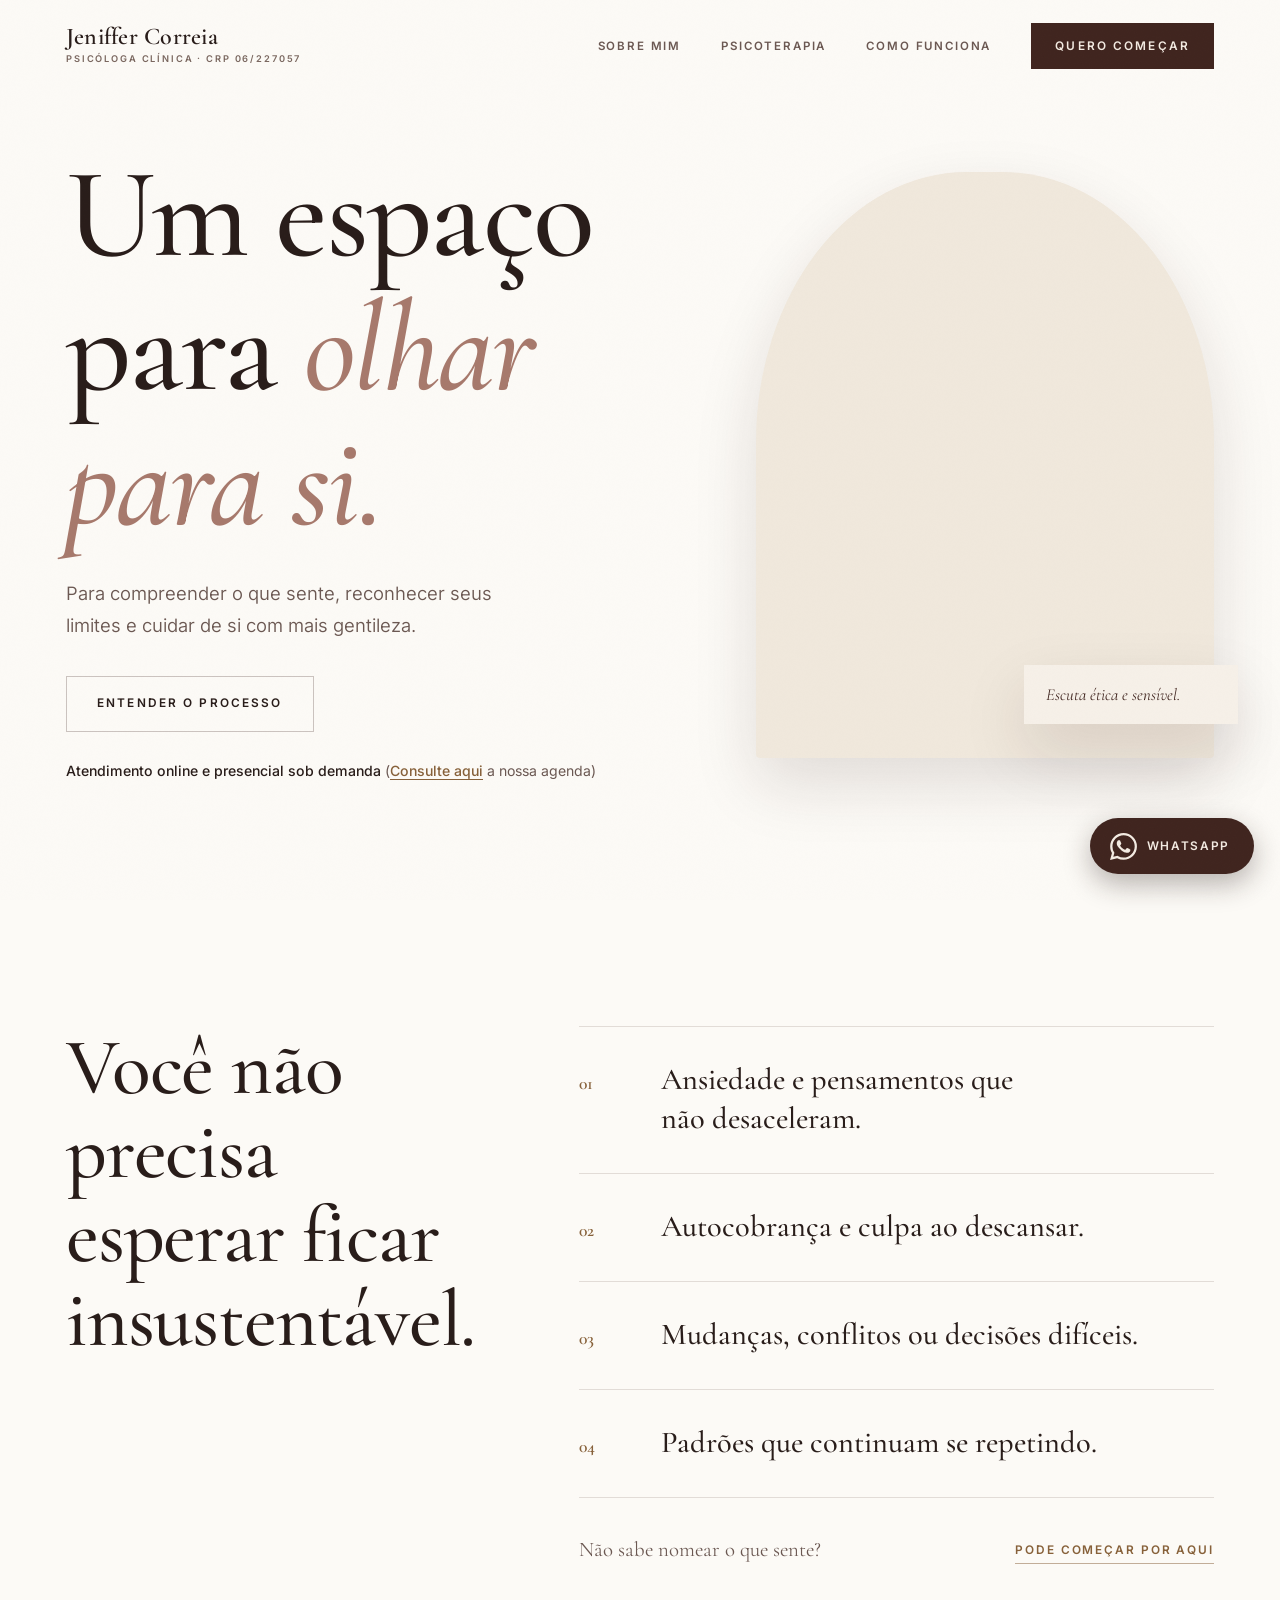
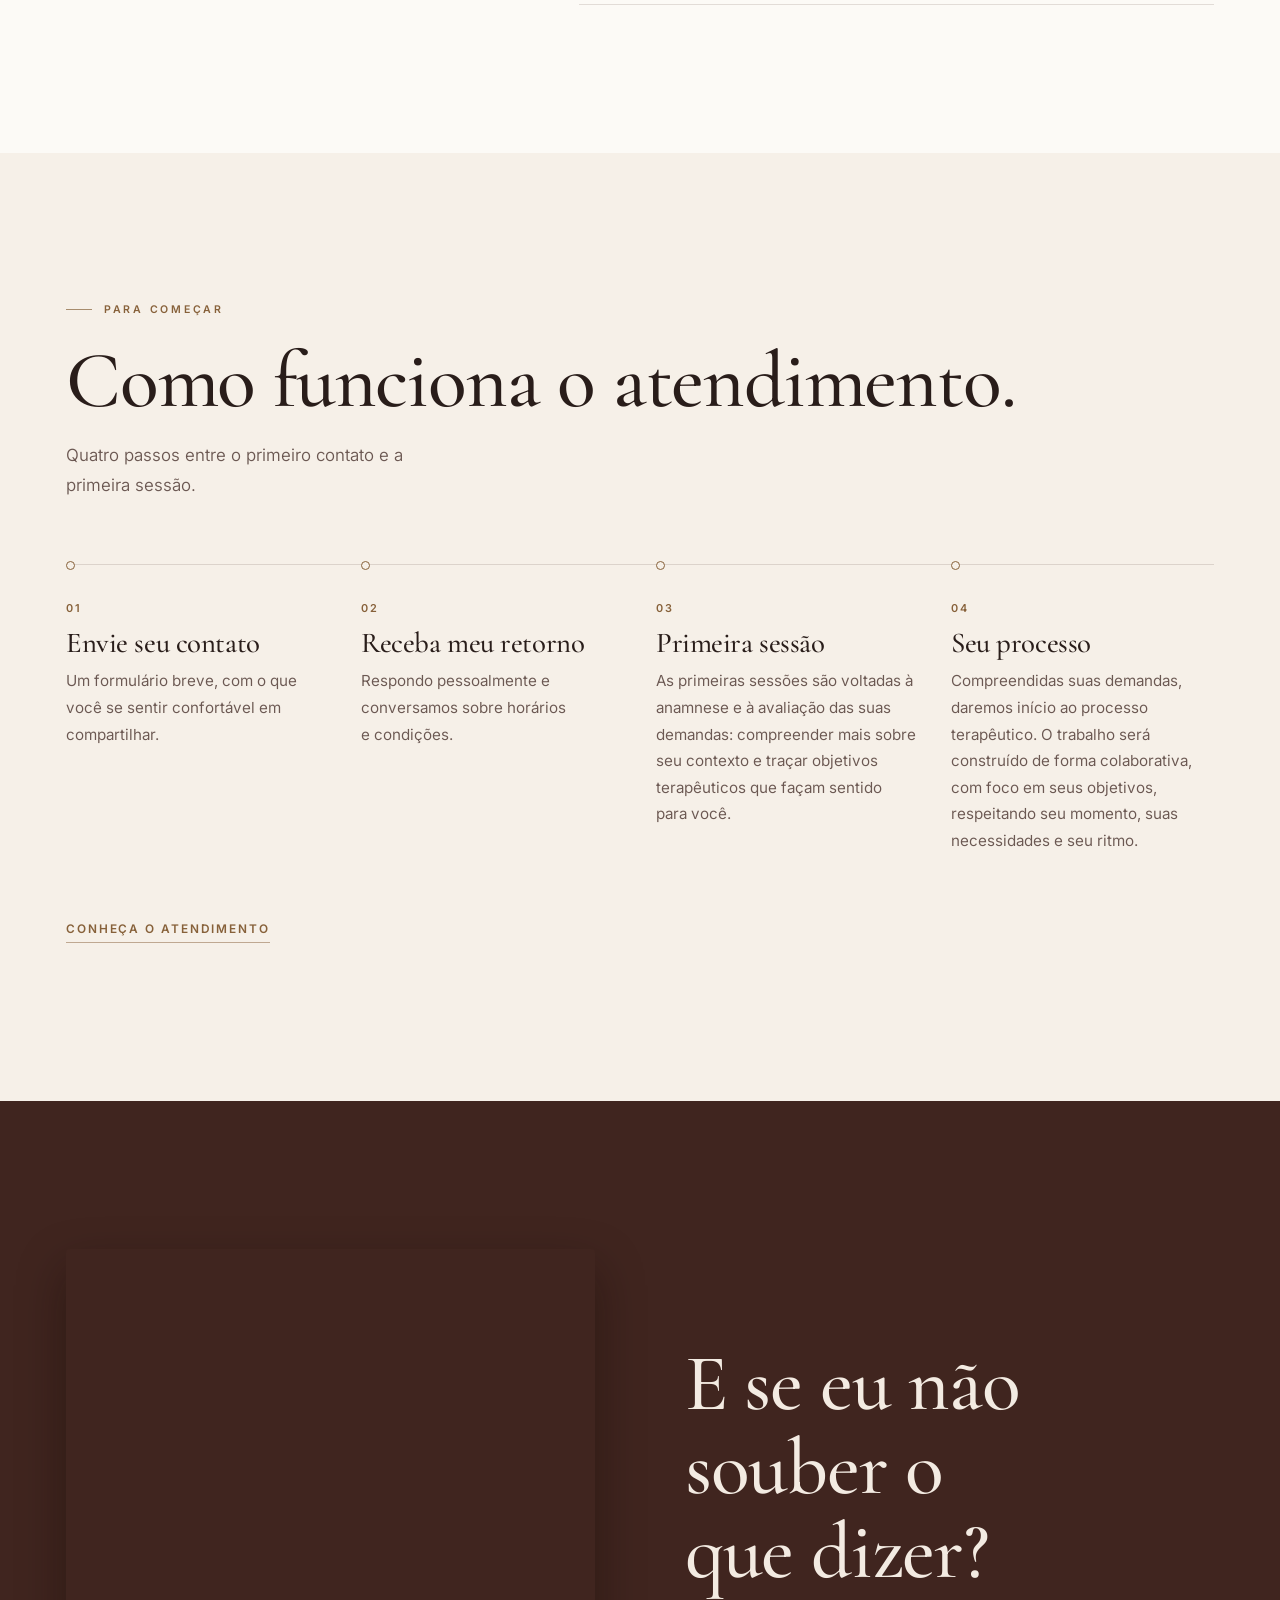
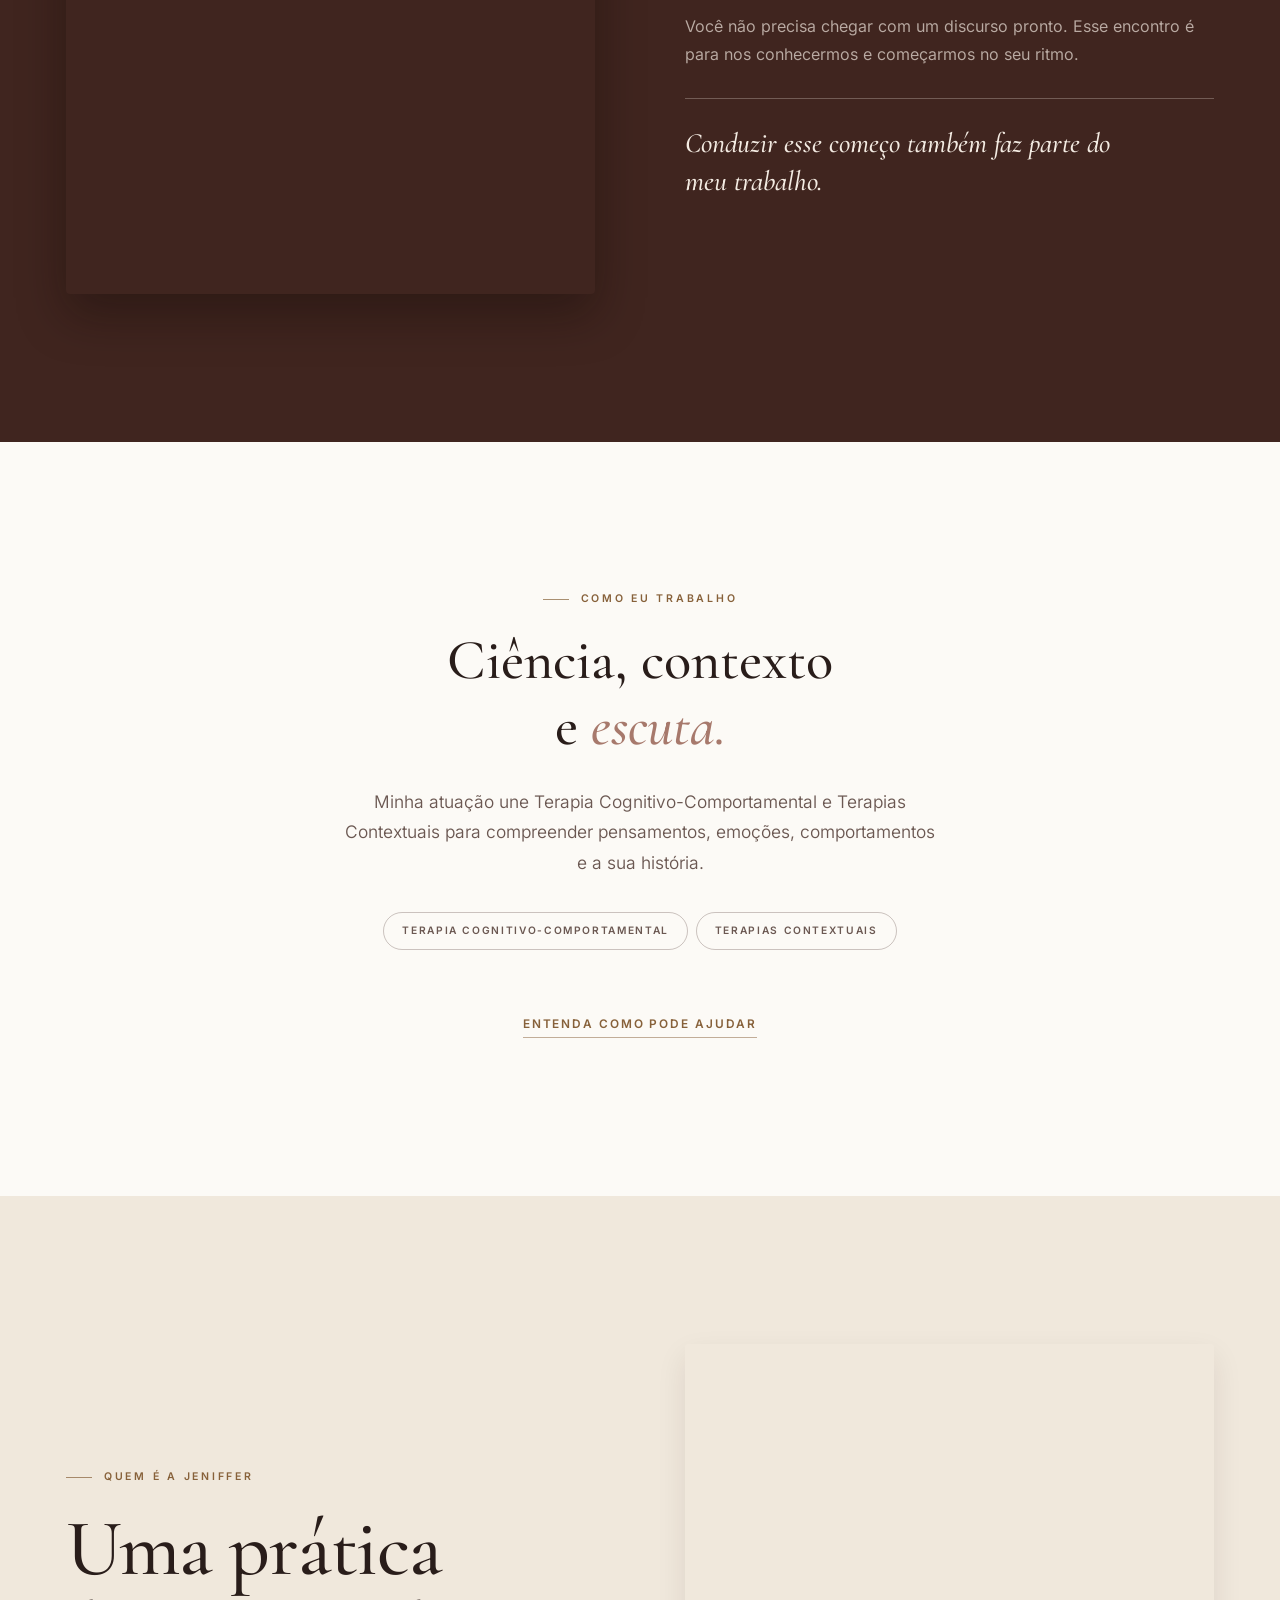
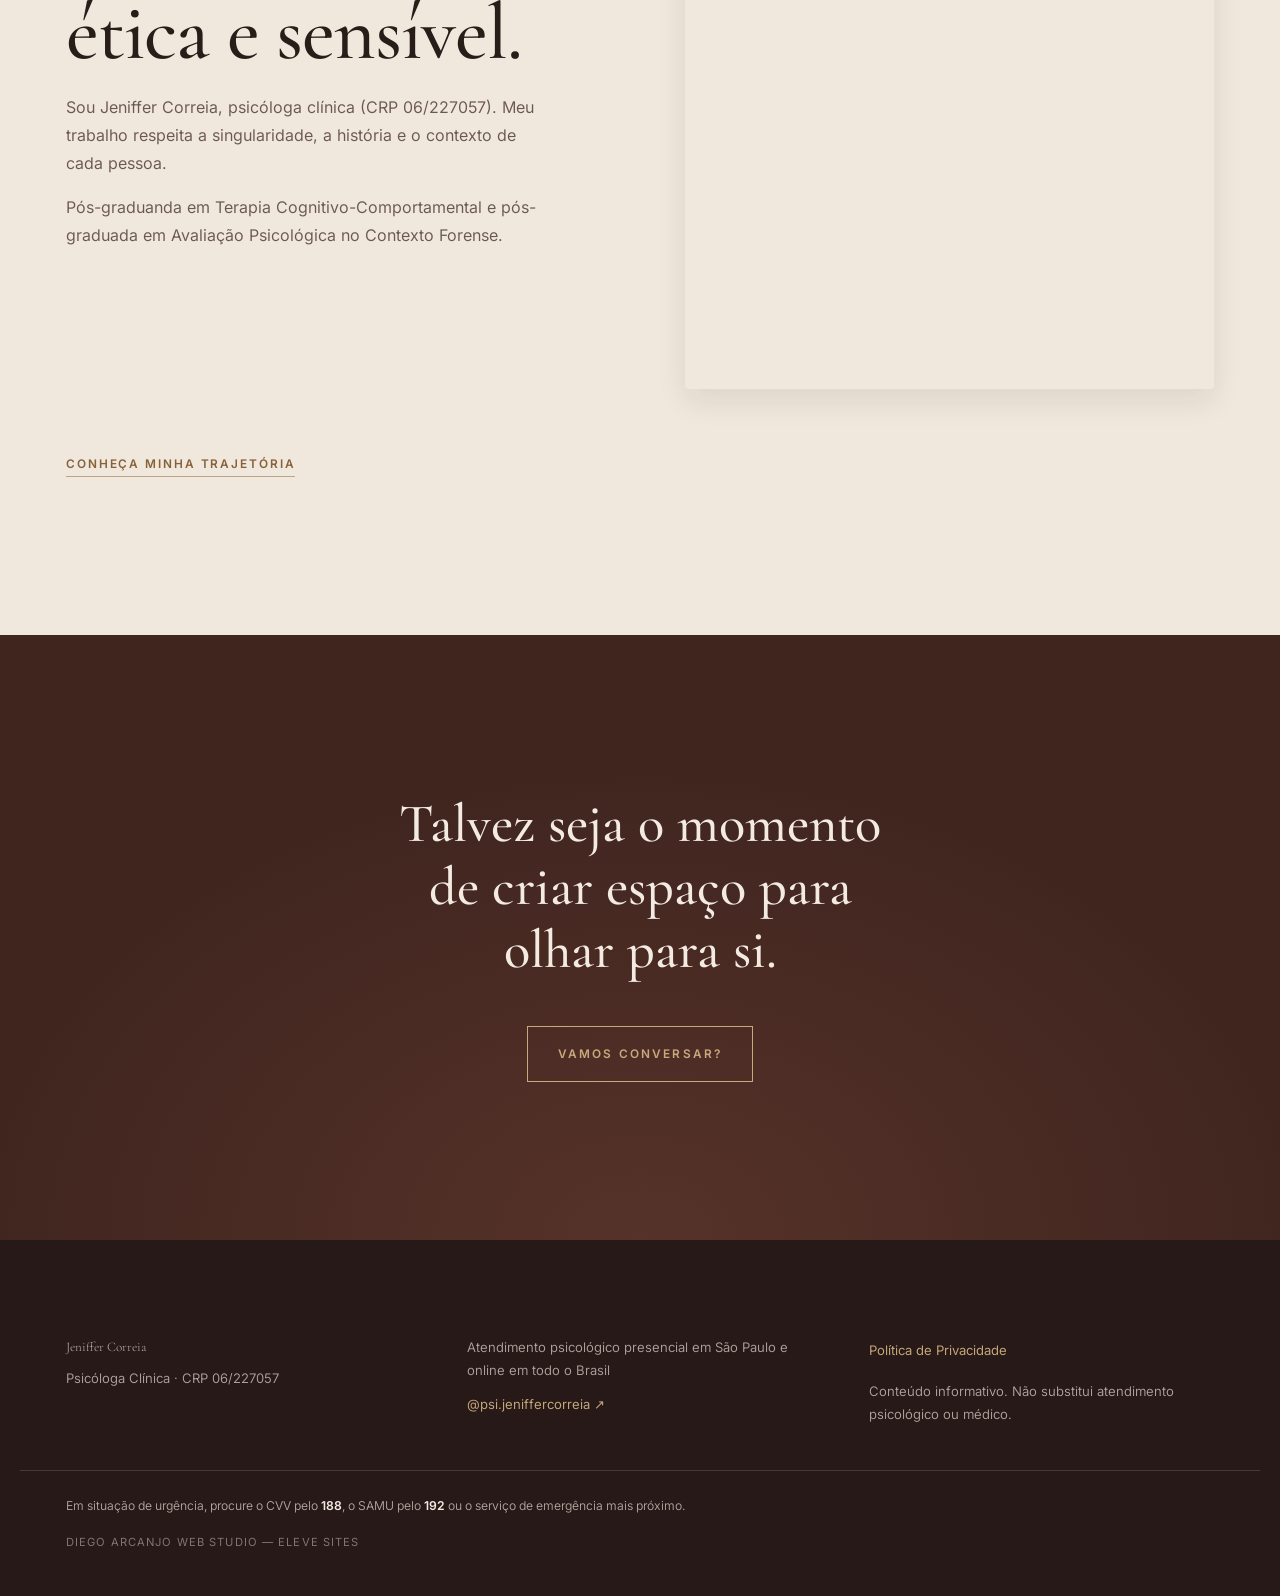
==== commit 5fe588c7: "Ajusta formulario e informacao de atendimento" ====
--- a/index.html
+++ b/index.html
@@ -15,7 +15,7 @@
 <link rel="preload" as="font" type="font/woff2" href="/assets/fonts/inter-latin.woff2" crossorigin>
 <link rel="preload" as="image" href="/assets/jeniffer-capa.webp" media="(min-width: 960px)" fetchpriority="high">
 <link rel="preload" as="image" href="/assets/jeniffer-capa-retrato.webp" media="(max-width: 959px)" fetchpriority="high">
-<link rel="stylesheet" href="/assets/styles.css?v=20260824-cta1">
+<link rel="stylesheet" href="/assets/styles.css?v=20260825-form-spacing1">
 <meta property="og:type" content="website">
 <meta property="og:locale" content="pt_BR">
 <meta property="og:site_name" content="Jeniffer Correia Psicologia">
@@ -148,7 +148,7 @@
       <p>Psicóloga Clínica · CRP 06/227057</p>
     </div>
     <div>
-      <p>Atendimento psicológico presencial e online, em todo o Brasil</p>
+      <p>Atendimento psicológico presencial em São Paulo e online em todo o Brasil</p>
       <a href="https://www.instagram.com/psi.jeniffercorreia/" target="_blank" rel="noopener noreferrer">@psi.jeniffercorreia ↗</a>
     </div>
     <div>
--- a/assets/styles.css
+++ b/assets/styles.css
@@ -835,7 +835,10 @@
   box-shadow: var(--shadow-s);
 }
 
-.field { margin-bottom: 26px; }
+.field {
+  display: block;
+  margin-bottom: 36px;
+}
 
 .field > span,
 .lead-form legend {
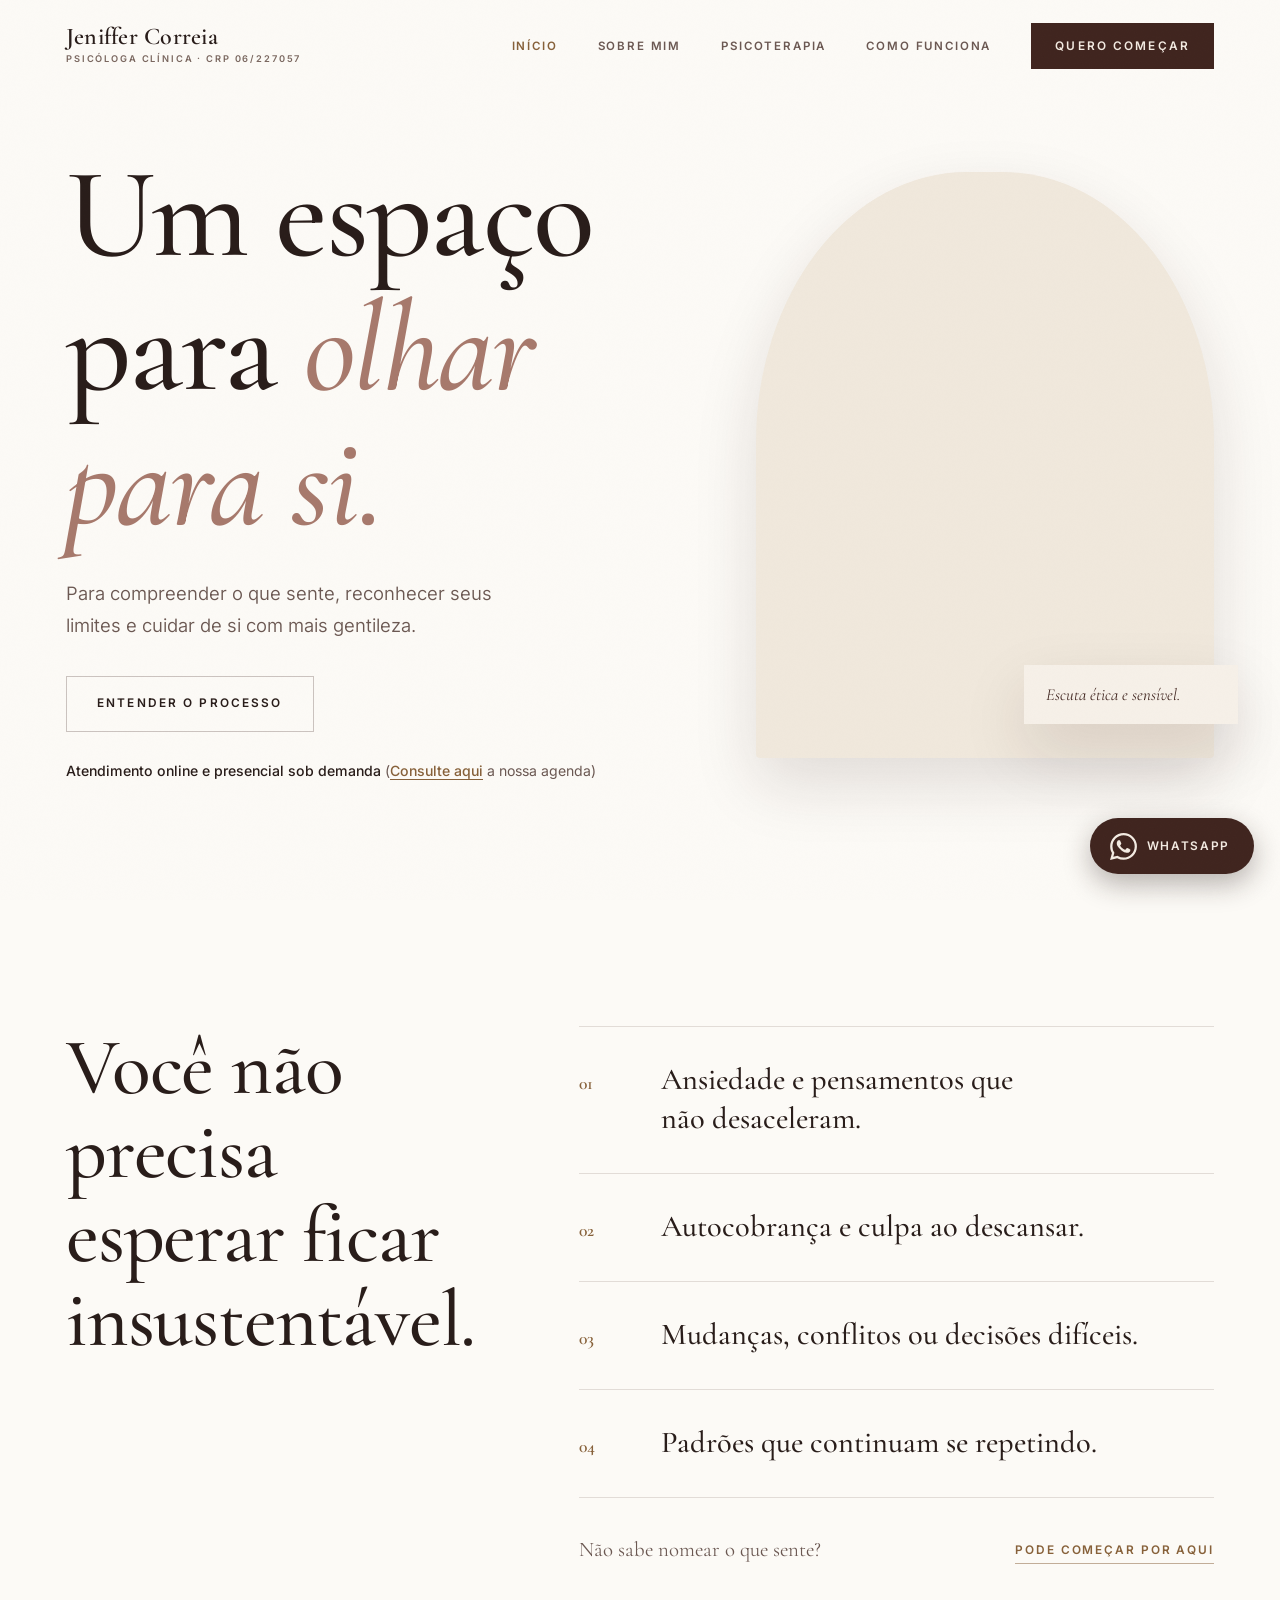
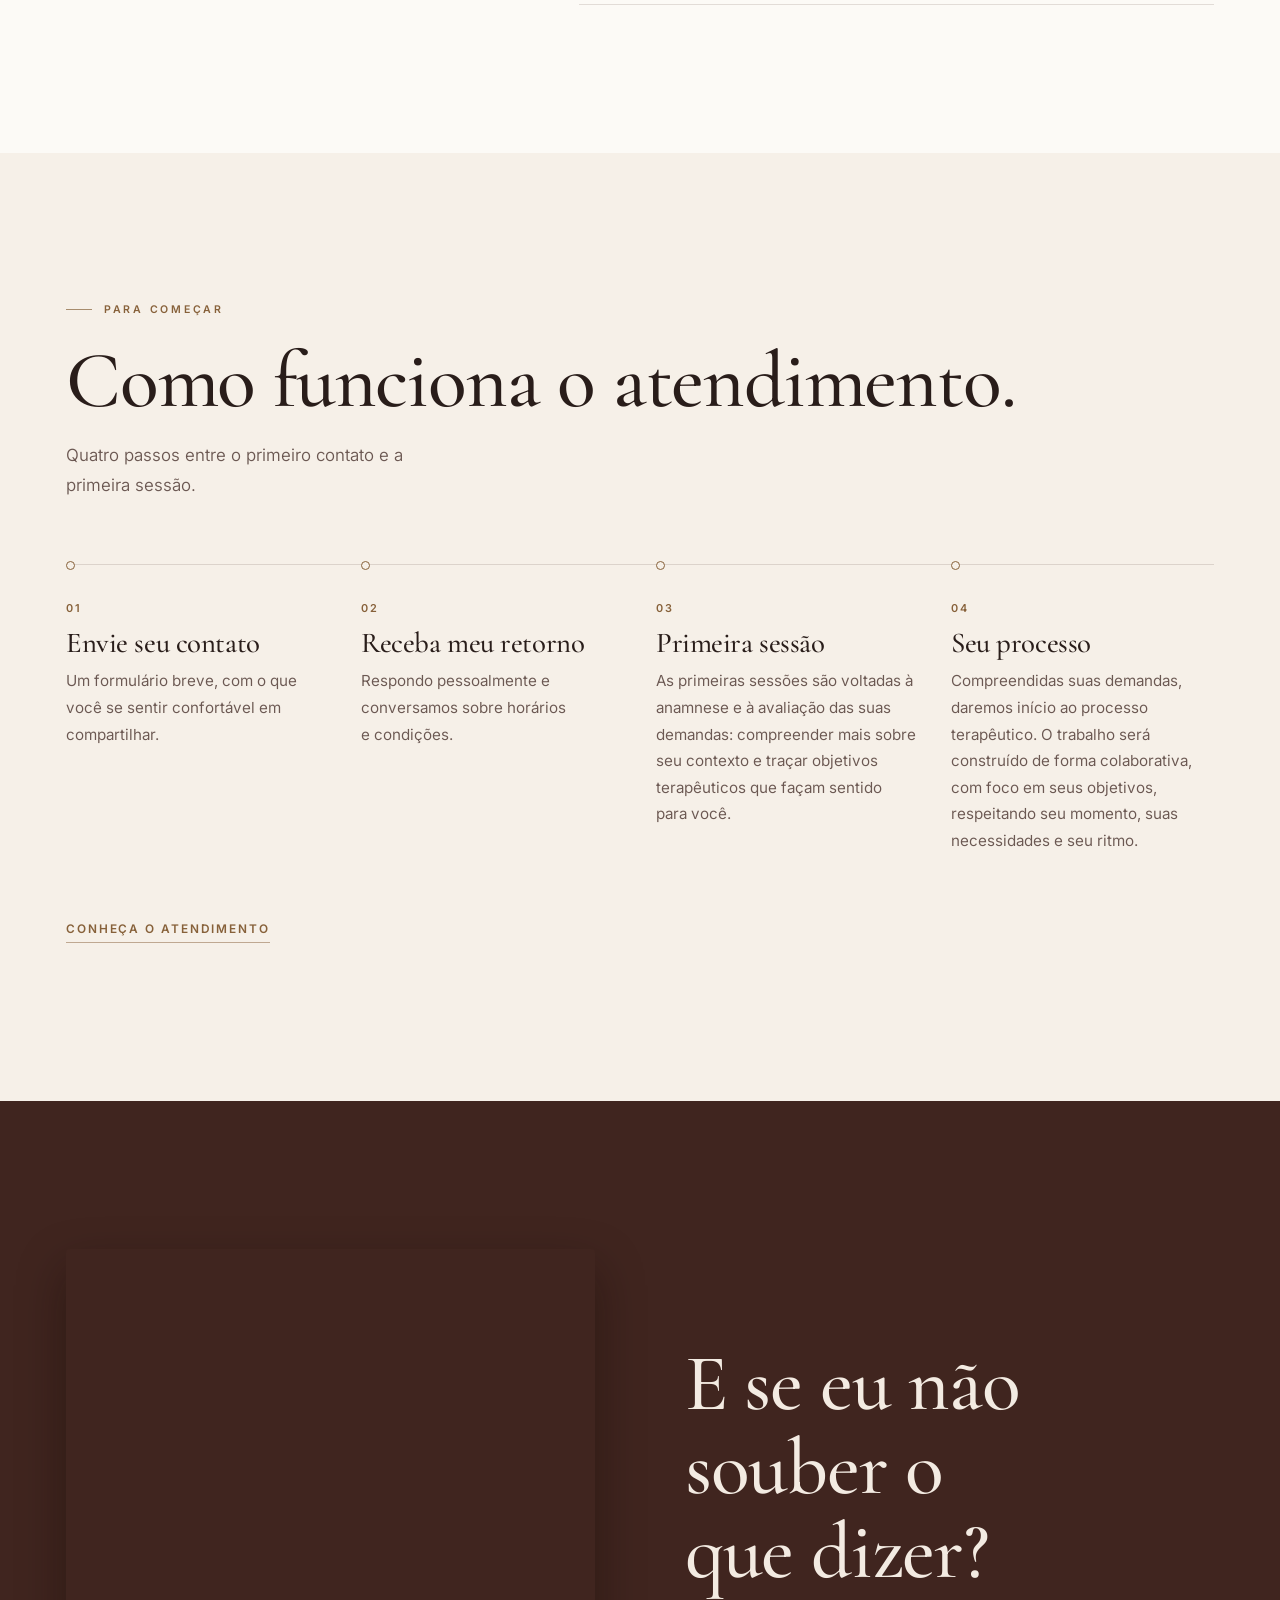
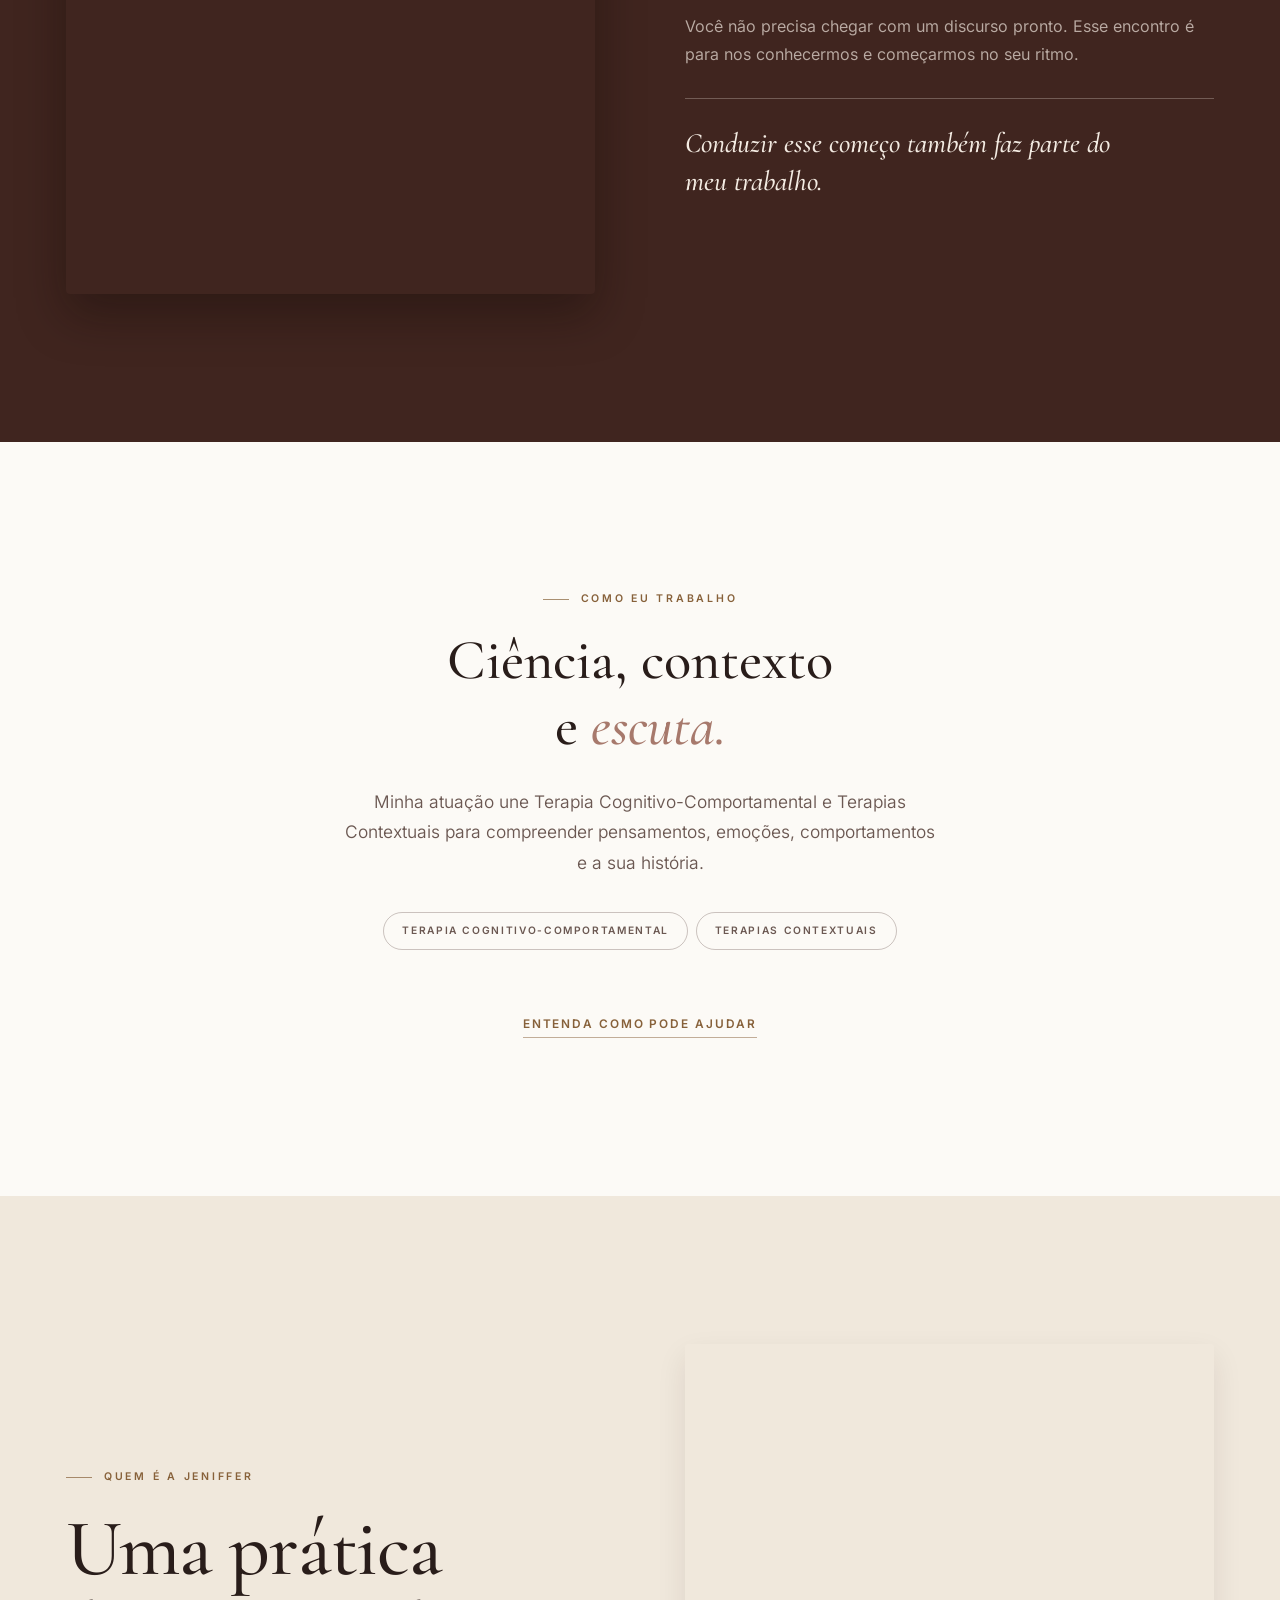
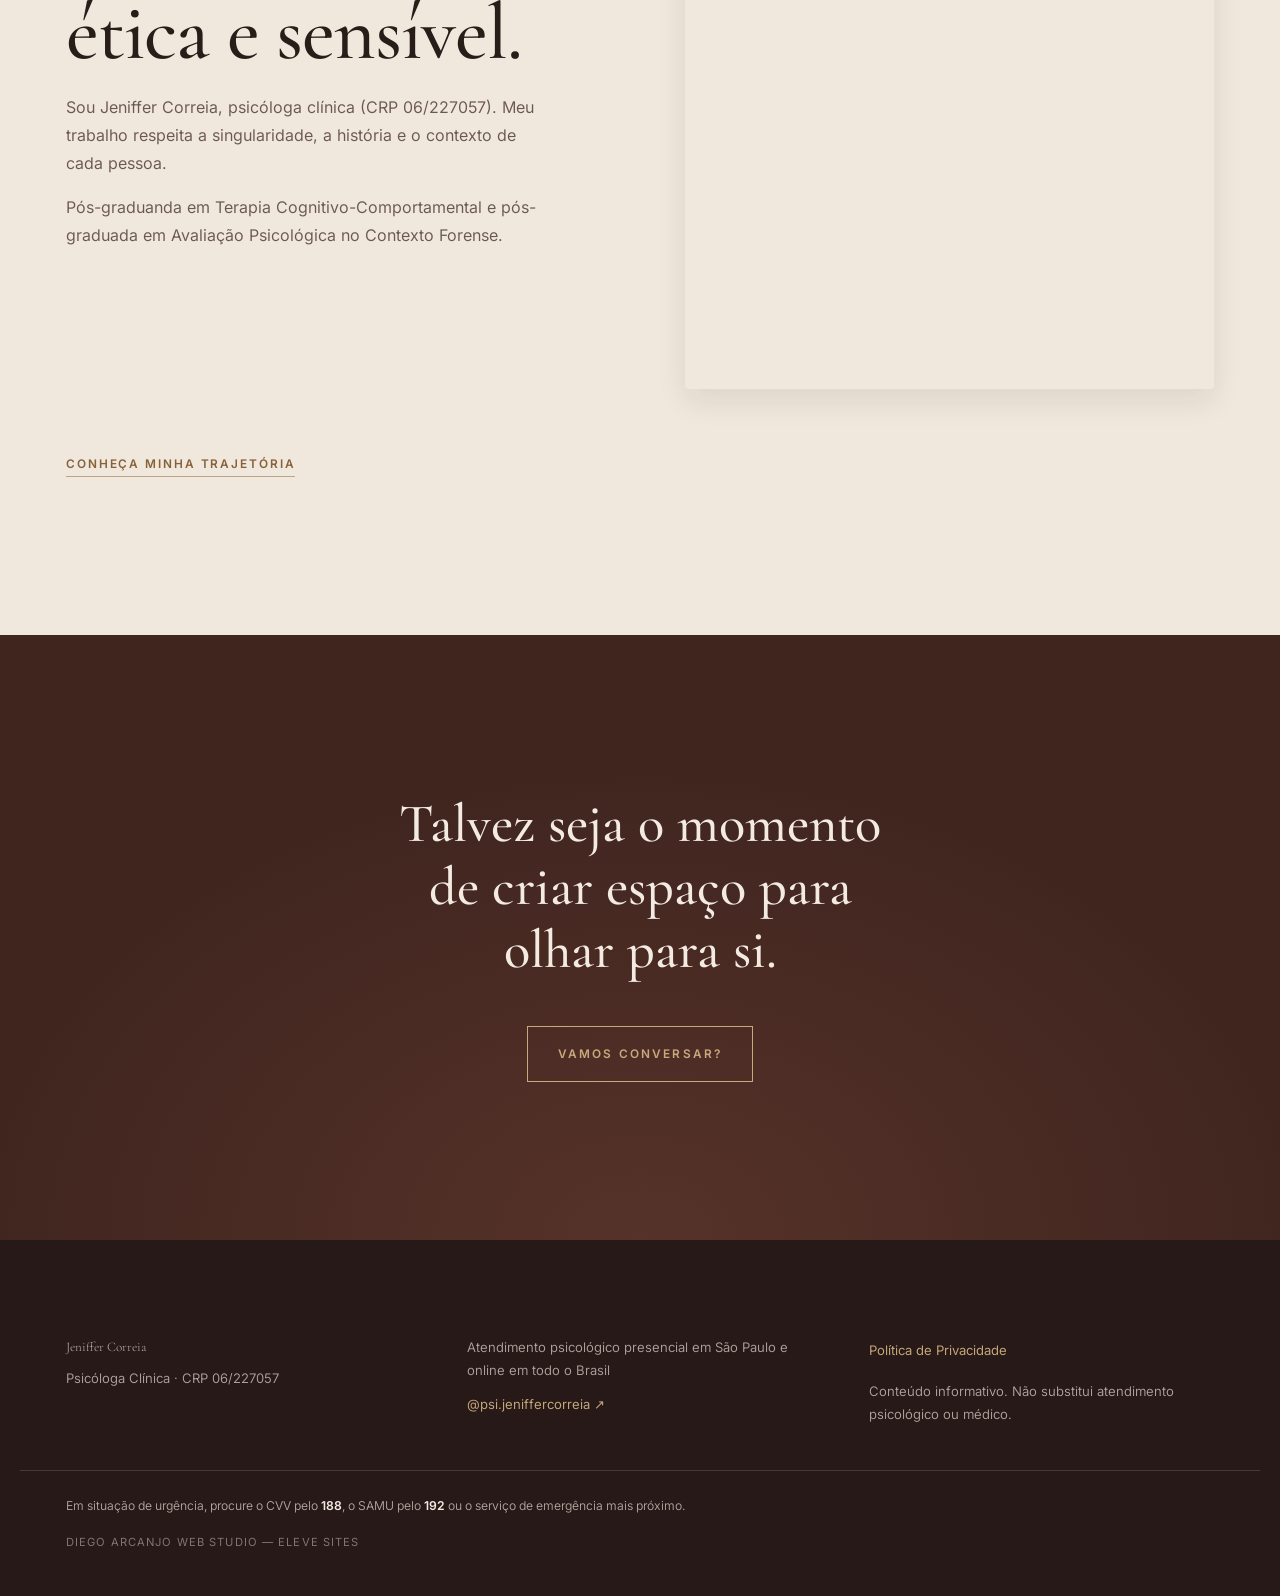
==== commit 96f4efbd: "feat: atualiza navegacao e conteudo institucional" ====
--- a/index.html
+++ b/index.html
@@ -15,7 +15,7 @@
 <link rel="preload" as="font" type="font/woff2" href="/assets/fonts/inter-latin.woff2" crossorigin>
 <link rel="preload" as="image" href="/assets/jeniffer-capa.webp" media="(min-width: 960px)" fetchpriority="high">
 <link rel="preload" as="image" href="/assets/jeniffer-capa-retrato.webp" media="(max-width: 959px)" fetchpriority="high">
-<link rel="stylesheet" href="/assets/styles.css?v=20260825-form-spacing1">
+<link rel="stylesheet" href="/assets/styles.css?v=20260828-menu-fixed1">
 <meta property="og:type" content="website">
 <meta property="og:locale" content="pt_BR">
 <meta property="og:site_name" content="Jeniffer Correia Psicologia">
@@ -39,7 +39,7 @@
       <span class="brand-sub">Psicóloga Clínica · CRP 06/227057</span>
     </a>
     <button class="menu-button" type="button" data-menu-button aria-expanded="false" aria-controls="main-nav"><span aria-hidden="true"></span><span aria-hidden="true"></span><b>Abrir menu</b></button>
-    <nav id="main-nav" class="main-nav" data-nav aria-label="Navegação principal"><a href="/sobre">Sobre mim</a><a href="/psicoterapia">Psicoterapia</a><a href="/como-funciona">Como funciona</a><a class="nav-cta" href="/contato">Quero começar</a></nav>
+    <nav id="main-nav" class="main-nav" data-nav aria-label="Navegação principal"><a class="active" href="/">Início</a><a href="/sobre">Sobre mim</a><a href="/psicoterapia">Psicoterapia</a><a href="/como-funciona">Como funciona</a><a class="nav-cta" href="/contato">Quero começar</a></nav>
   </div>
 </header>
 <main id="conteudo">
--- a/assets/styles.css
+++ b/assets/styles.css
@@ -405,8 +405,11 @@
 .main-nav {
   position: fixed;
   z-index: 99;
-  inset: 0;
+  inset: 0 0 auto;
+  height: 100vh;
+  height: 100dvh;
   display: flex;
+  overflow-y: auto;
   visibility: hidden;
   flex-direction: column;
   justify-content: center;
@@ -1180,6 +1183,8 @@
 
   .main-nav {
     position: static;
+    height: auto;
+    overflow: visible;
     display: flex;
     visibility: visible;
     flex-direction: row;
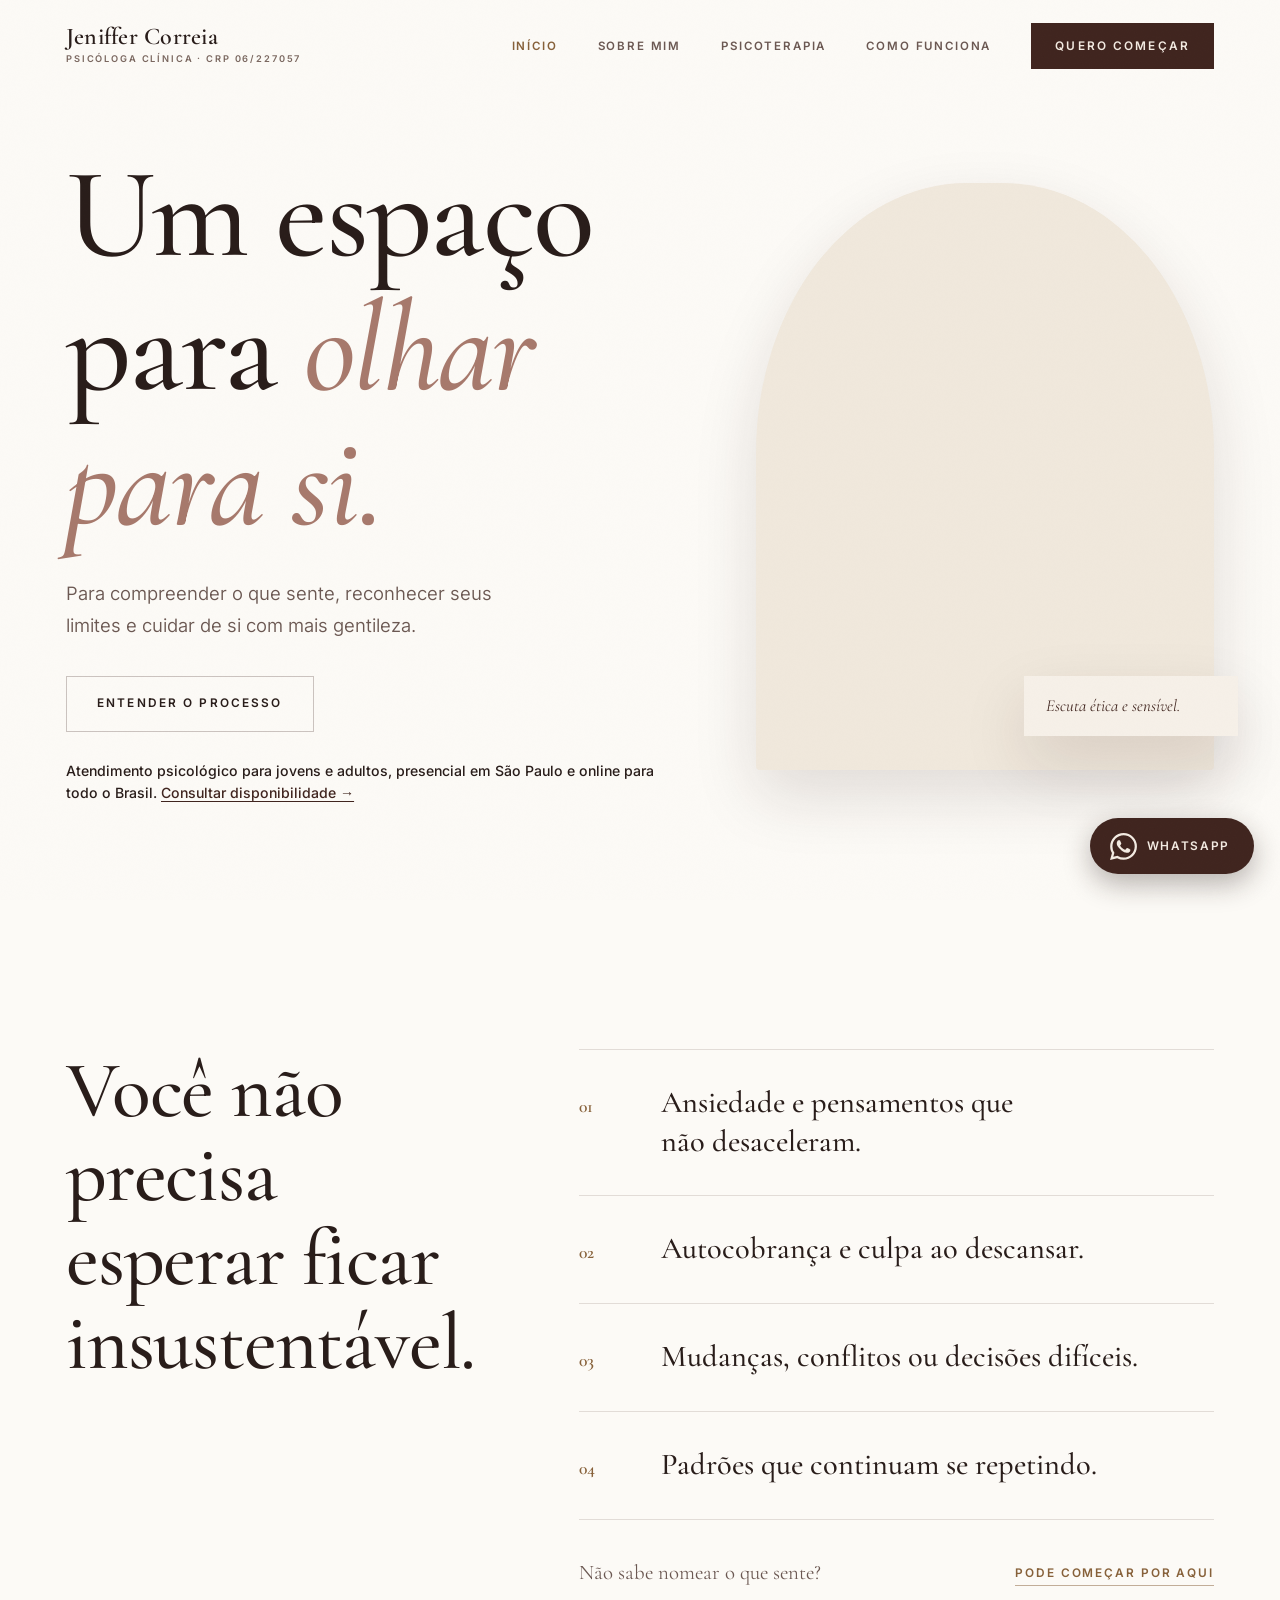
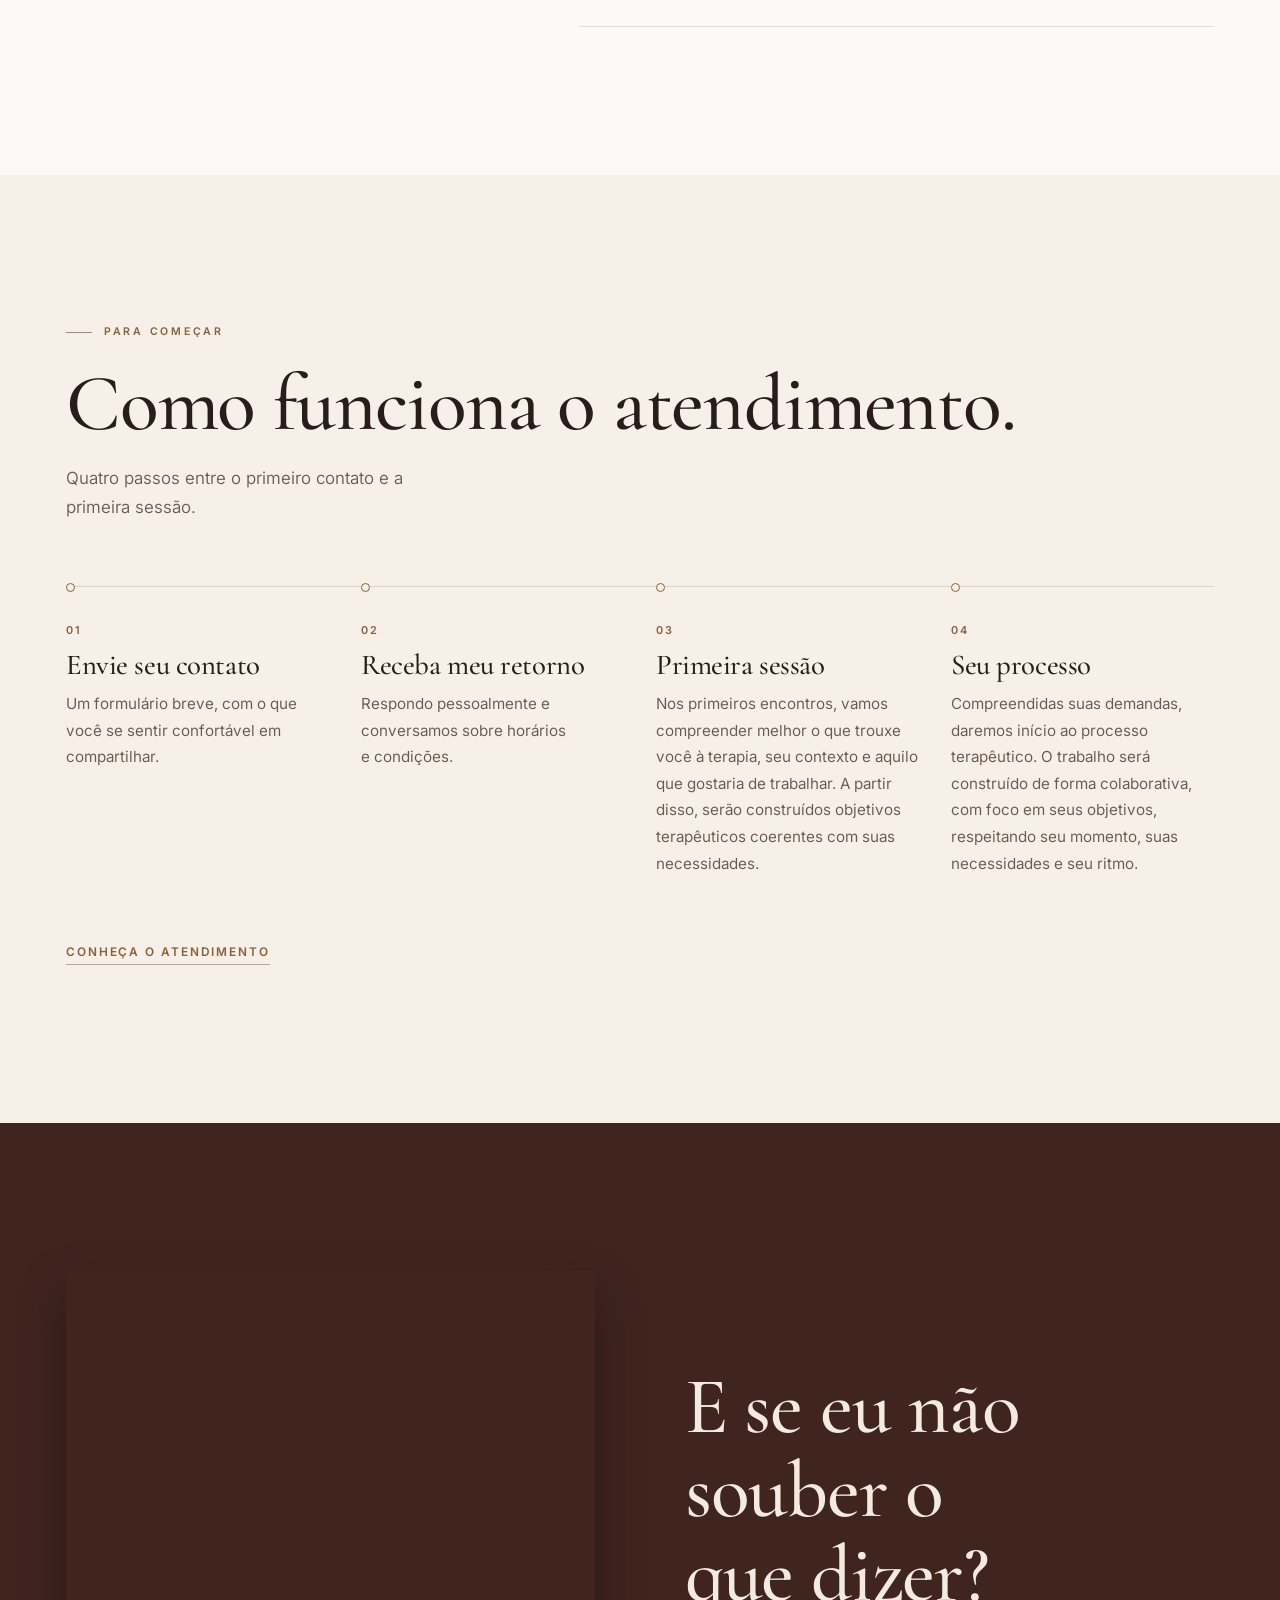
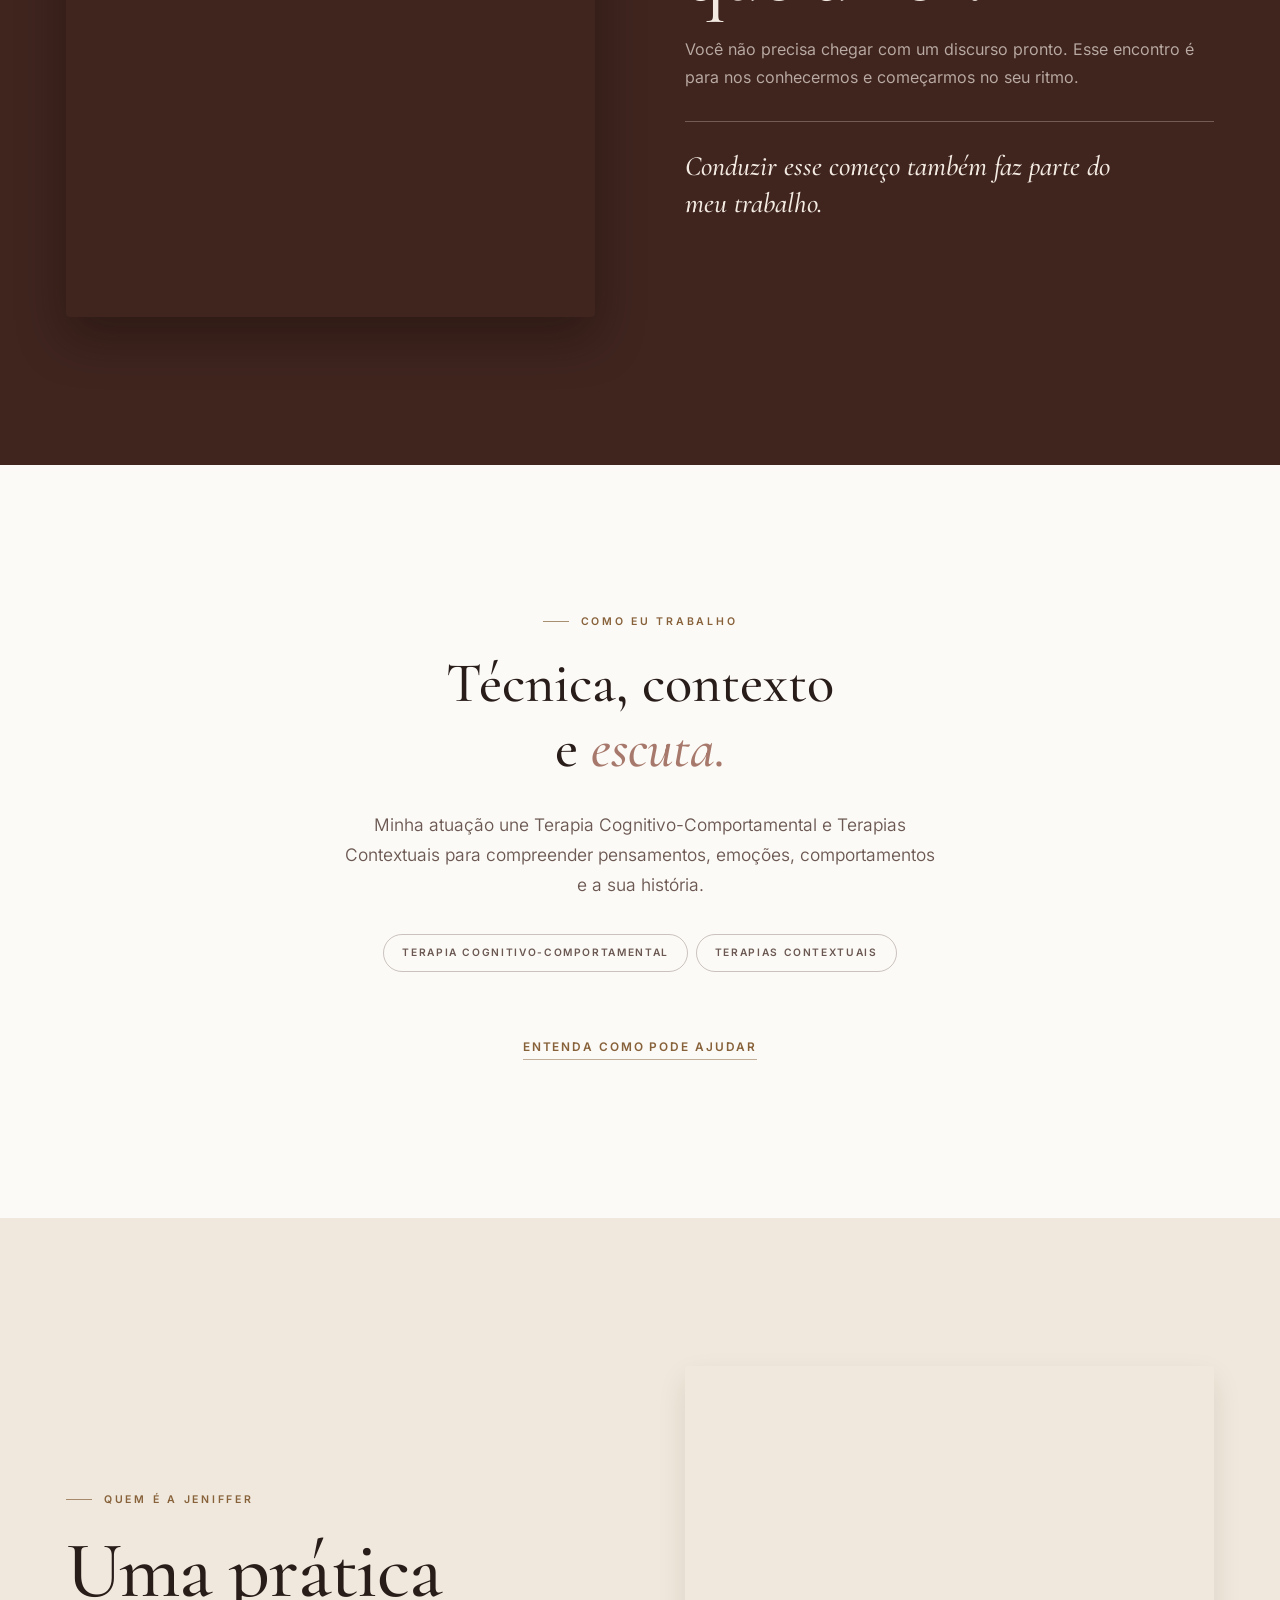
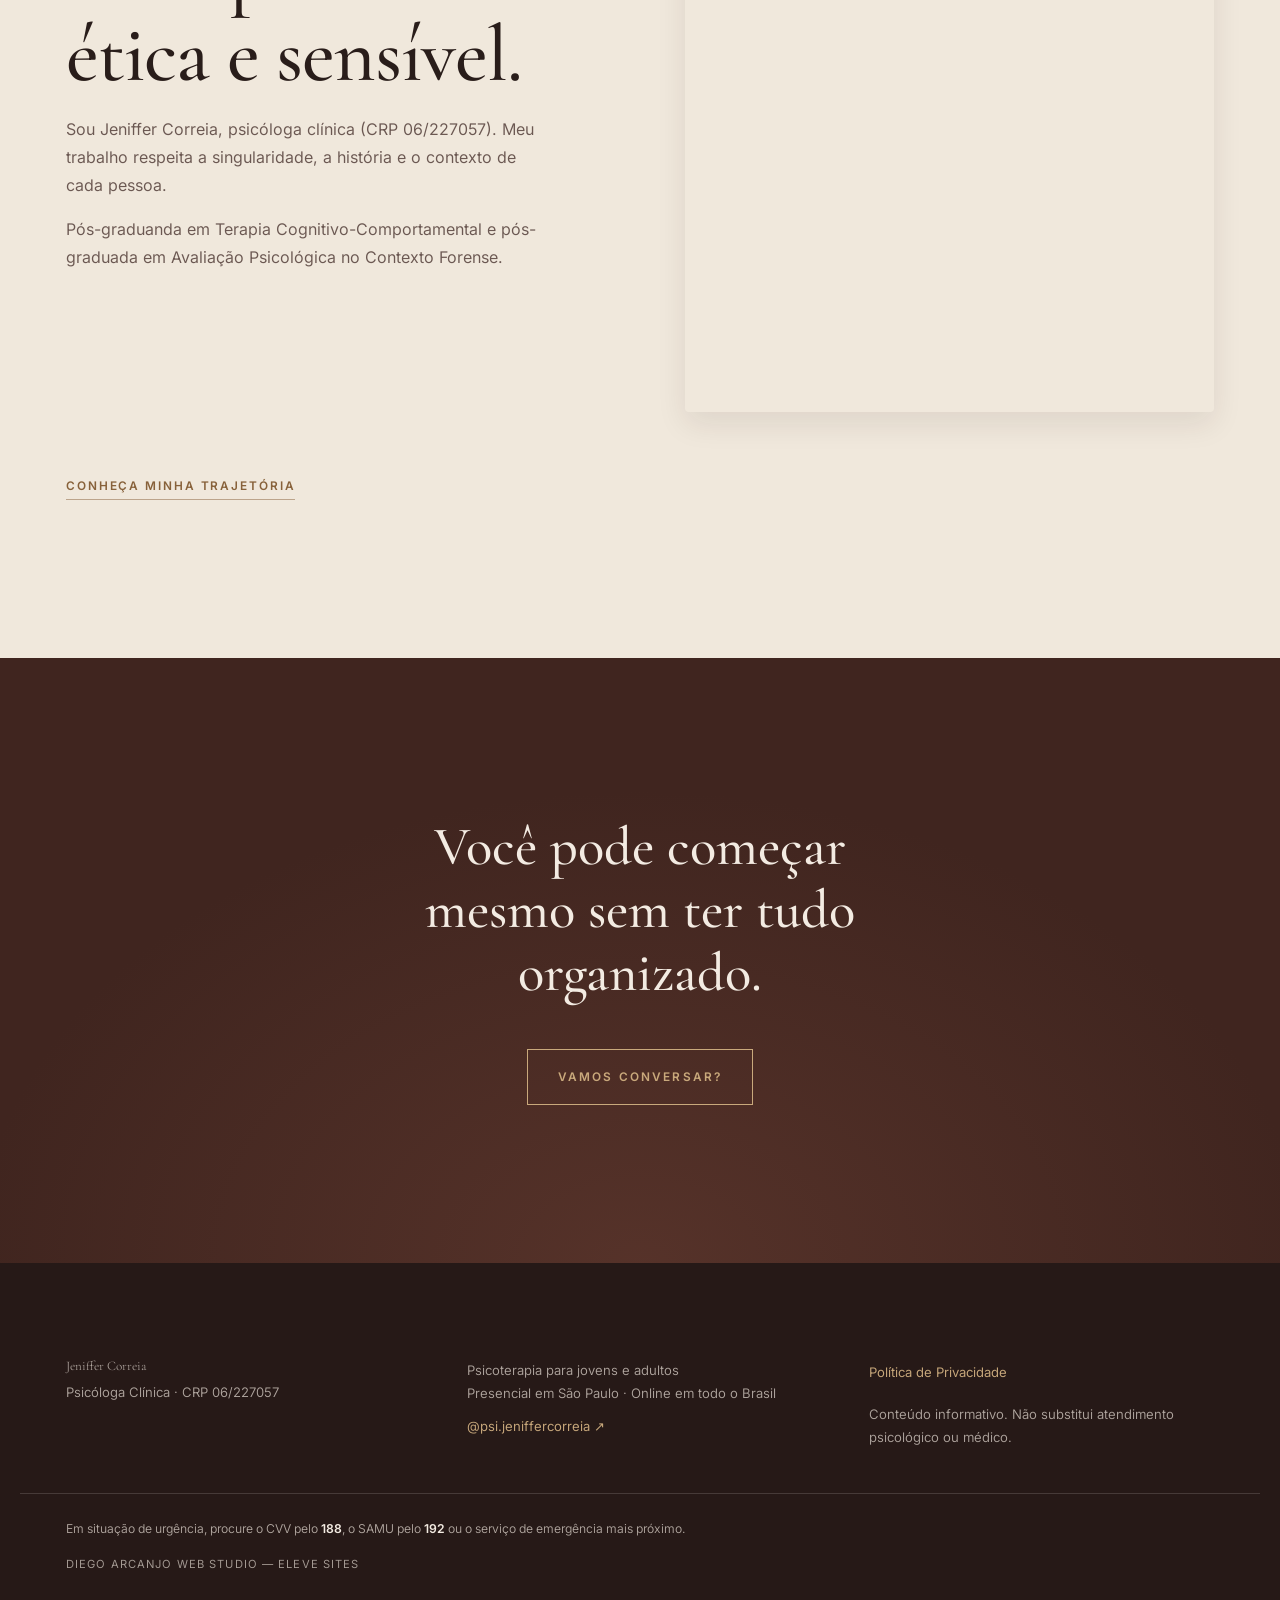
==== commit 2172b042: "feat: refina experiencia e prepara analytics" ====
--- a/index.html
+++ b/index.html
@@ -3,8 +3,8 @@
 <head>
 <meta charset="utf-8">
 <meta name="viewport" content="width=device-width, initial-scale=1, viewport-fit=cover">
-<title>Jeniffer Correia | Psicóloga Clínica Online</title>
-<meta name="description" content="Psicoterapia online para adultos com Jeniffer Correia, psicóloga clínica (CRP 06/227057). Atendimento orientado pela TCC e Terapias Contextuais.">
+<title>Jeniffer Correia | Psicóloga para Jovens e Adultos</title>
+<meta name="description" content="Psicoterapia para jovens e adultos com Jeniffer Correia, psicóloga clínica CRP 06/227057. Atendimento presencial em São Paulo e online em todo o Brasil.">
 <meta name="author" content="Jeniffer Correia">
 <meta name="robots" content="index, follow, max-image-preview:large">
 <meta name="theme-color" content="#fcfaf6">
@@ -15,19 +15,19 @@
 <link rel="preload" as="font" type="font/woff2" href="/assets/fonts/inter-latin.woff2" crossorigin>
 <link rel="preload" as="image" href="/assets/jeniffer-capa.webp" media="(min-width: 960px)" fetchpriority="high">
 <link rel="preload" as="image" href="/assets/jeniffer-capa-retrato.webp" media="(max-width: 959px)" fetchpriority="high">
-<link rel="stylesheet" href="/assets/styles.css?v=20260828-menu-fixed1">
+<link rel="stylesheet" href="/assets/styles.css?v=20260904-refinement1">
 <meta property="og:type" content="website">
 <meta property="og:locale" content="pt_BR">
 <meta property="og:site_name" content="Jeniffer Correia Psicologia">
-<meta property="og:title" content="Jeniffer Correia | Psicóloga Clínica Online">
-<meta property="og:description" content="Psicoterapia online para adultos com Jeniffer Correia, psicóloga clínica (CRP 06/227057). Atendimento orientado pela TCC e Terapias Contextuais.">
+<meta property="og:title" content="Jeniffer Correia | Psicóloga para Jovens e Adultos">
+<meta property="og:description" content="Psicoterapia para jovens e adultos com Jeniffer Correia, psicóloga clínica CRP 06/227057. Atendimento presencial em São Paulo e online em todo o Brasil.">
 <meta property="og:url" content="https://jeniffer-psicologa.pages.dev/">
 <meta property="og:image" content="https://jeniffer-psicologa.pages.dev/assets/jeniffer-social.jpg?v=006b3ed0">
 <meta property="og:image:alt" content="Jeniffer Correia, psicóloga clínica">
 <meta name="twitter:card" content="summary_large_image">
 <script>document.documentElement.classList.add('js')</script>
 <script type="application/ld+json">
-{"@context":"https://schema.org","@type":"ProfessionalService","name":"Jeniffer Correia Psicologia","url":"https://jeniffer-psicologa.pages.dev/","image":"https://jeniffer-psicologa.pages.dev/assets/jeniffer-social.jpg","description":"Atendimento psicológico online para adultos, orientado pela Terapia Cognitivo-Comportamental e Terapias Contextuais.","areaServed":"BR","serviceType":"Psicoterapia online","priceRange":"Sob consulta","founder":{"@type":"Person","name":"Jeniffer Correia","jobTitle":"Psicóloga Clínica","identifier":"CRP 06/227057","sameAs":["https://www.instagram.com/psi.jeniffercorreia/"]}}
+{"@context":"https://schema.org","@type":"ProfessionalService","name":"Jeniffer Correia Psicologia","url":"https://jeniffer-psicologa.pages.dev/","image":"https://jeniffer-psicologa.pages.dev/assets/jeniffer-social.jpg","description":"Psicoterapia para jovens e adultos, presencial em São Paulo e online em todo o Brasil, orientada pela Terapia Cognitivo-Comportamental e Terapias Contextuais.","areaServed":["São Paulo","BR"],"serviceType":"Psicoterapia","priceRange":"Sob consulta","founder":{"@type":"Person","name":"Jeniffer Correia","jobTitle":"Psicóloga Clínica","identifier":"CRP 06/227057","sameAs":["https://www.instagram.com/psi.jeniffercorreia/"]}}
 </script>
 </head>
 <body class="page-home">
@@ -51,7 +51,7 @@
       <div class="button-row">
         <a class="button button--outline" href="/como-funciona">Entender o processo</a>
       </div>
-      <p class="trust-line"><span>Atendimento online e presencial sob demanda</span> (<a href="https://wa.me/5511986632614?text=Oi%2C%20Jeniffer%21%20Gostaria%20de%20saber%20mais%20informa%C3%A7%C3%B5es%20sobre%20a%20sua%20agenda%20de%20atendimento%20presencial." target="_blank" rel="noopener noreferrer">Consulte aqui</a> a nossa agenda)</p>
+      <p class="trust-line"><span>Atendimento psicológico para jovens e adultos, presencial em São Paulo e online para todo o Brasil.</span> <a data-analytics-event="whatsapp_click" data-analytics-location="homepage_availability" data-analytics-destination="whatsapp" href="https://wa.me/5511986632614?text=Oi%2C%20Jeniffer%21%20Gostaria%20de%20saber%20mais%20informa%C3%A7%C3%B5es%20sobre%20a%20sua%20agenda%20de%20atendimento%20presencial." target="_blank" rel="noopener noreferrer">Consultar disponibilidade →</a></p>
     </div>
     <figure class="hero-media reveal">
       <div class="photo-frame"><picture>
@@ -85,7 +85,7 @@
       <h2>Como funciona o atendimento.</h2>
       <p class="lede">Quatro passos entre o primeiro contato e a primeira sessão.</p>
     </div>
-    <div class="steps"><article class="step reveal"><b>01</b><h3>Envie seu contato</h3><p>Um formulário breve, com o que você se sentir confortável em compartilhar.</p></article><article class="step reveal"><b>02</b><h3>Receba meu retorno</h3><p>Respondo pessoalmente e conversamos sobre horários e condições.</p></article><article class="step reveal"><b>03</b><h3>Primeira sessão</h3><p>As primeiras sessões são voltadas à anamnese e à avaliação das suas demandas: compreender mais sobre seu contexto e traçar objetivos terapêuticos que façam sentido para você.</p></article><article class="step reveal"><b>04</b><h3>Seu processo</h3><p>Compreendidas suas demandas, daremos início ao processo terapêutico. O trabalho será construído de forma colaborativa, com foco em seus objetivos, respeitando seu momento, suas necessidades e seu ritmo.</p></article></div>
+    <div class="steps"><article class="step reveal"><b>01</b><h3>Envie seu contato</h3><p>Um formulário breve, com o que você se sentir confortável em compartilhar.</p></article><article class="step reveal"><b>02</b><h3>Receba meu retorno</h3><p>Respondo pessoalmente e conversamos sobre horários e condições.</p></article><article class="step reveal"><b>03</b><h3>Primeira sessão</h3><p>Nos primeiros encontros, vamos compreender melhor o que trouxe você à terapia, seu contexto e aquilo que gostaria de trabalhar. A partir disso, serão construídos objetivos terapêuticos coerentes com suas necessidades.</p></article><article class="step reveal"><b>04</b><h3>Seu processo</h3><p>Compreendidas suas demandas, daremos início ao processo terapêutico. O trabalho será construído de forma colaborativa, com foco em seus objetivos, respeitando seu momento, suas necessidades e seu ritmo.</p></article></div>
     <p class="section-action reveal"><a class="text-link" href="/como-funciona">Conheça o atendimento</a></p>
   </div>
 </section>
@@ -109,7 +109,7 @@
 <section class="band band--night">
   <div class="shell statement">
     <p class="eyebrow reveal">Como eu trabalho</p>
-    <p class="statement-copy reveal">Ciência, contexto e <em>escuta.</em></p>
+    <p class="statement-copy reveal">Técnica, contexto e <em>escuta.</em></p>
     <p class="statement-note reveal">Minha atuação une Terapia Cognitivo-Comportamental e Terapias Contextuais para compreender pensamentos, emoções, comportamentos e a sua história.</p>
     <div class="tags reveal"><span>Terapia Cognitivo-Comportamental</span><span>Terapias Contextuais</span></div>
     <p class="section-action reveal"><a class="text-link" href="/psicoterapia">Entenda como pode ajudar</a></p>
@@ -136,7 +136,7 @@
 
 <section class="closing">
   <div class="shell">
-    <p class="reveal">Talvez seja o momento de criar espaço para olhar para si.</p>
+    <p class="reveal">Você pode começar mesmo sem ter tudo organizado.</p>
     <a class="button button--gold reveal" href="/contato">Vamos conversar?</a>
   </div>
 </section>
@@ -148,7 +148,7 @@
       <p>Psicóloga Clínica · CRP 06/227057</p>
     </div>
     <div>
-      <p>Atendimento psicológico presencial em São Paulo e online em todo o Brasil</p>
+      <p>Psicoterapia para jovens e adultos<br>Presencial em São Paulo · Online em todo o Brasil</p>
       <a href="https://www.instagram.com/psi.jeniffercorreia/" target="_blank" rel="noopener noreferrer">@psi.jeniffercorreia ↗</a>
     </div>
     <div>
@@ -159,8 +159,10 @@
   <div class="shell emergency">Em situação de urgência, procure o CVV pelo <strong>188</strong>, o SAMU pelo <strong>192</strong> ou o serviço de emergência mais próximo.</div>
   <div class="shell studio-credit">Diego Arcanjo Web Studio — Eleve Sites</div>
 </footer>
-<div class="mobile-bar"><a class="button button--gold" href="/contato">Quero começar</a></div>
-<a class="wa-float" href="https://wa.me/5511986632614?text=Ol%C3%A1%2C%20Jeniffer%21%20Vim%20pelo%20site%20e%20gostaria%20de%20saber%20mais%20sobre%20a%20psicoterapia%20online." target="_blank" rel="noopener noreferrer" aria-label="Conversar no WhatsApp com Jeniffer Correia"><svg viewBox="0 0 24 24" aria-hidden="true" focusable="false"><path d="M17.472 14.382c-.297-.149-1.758-.867-2.03-.967-.273-.099-.471-.148-.67.15-.197.297-.767.966-.94 1.164-.173.199-.347.223-.644.075-.297-.15-1.255-.463-2.39-1.475-.883-.788-1.48-1.761-1.653-2.059-.173-.297-.018-.458.13-.606.134-.133.298-.347.446-.52.149-.174.198-.298.298-.497.099-.198.05-.371-.025-.52-.075-.149-.669-1.612-.916-2.207-.242-.579-.487-.5-.669-.51-.173-.008-.371-.01-.57-.01-.198 0-.52.074-.792.372-.272.297-1.04 1.016-1.04 2.479 0 1.462 1.065 2.875 1.213 3.074.149.198 2.096 3.2 5.077 4.487.709.306 1.262.489 1.694.625.712.227 1.36.195 1.872.118.571-.085 1.758-.719 2.006-1.413.248-.694.248-1.289.173-1.413-.074-.124-.272-.198-.57-.347m-5.421 7.403h-.004a9.87 9.87 0 01-5.031-1.378l-.361-.214-3.741.982.998-3.648-.235-.374a9.86 9.86 0 01-1.51-5.26c.001-5.45 4.436-9.884 9.888-9.884a9.82 9.82 0 016.988 2.898a9.825 9.825 0 012.893 6.994c-.003 5.45-4.437 9.884-9.885 9.884m8.413-18.297A11.815 11.815 0 0012.05 0C5.495 0 .16 5.335.157 11.892c0 2.096.547 4.142 1.588 5.945L.057 24l6.305-1.654a11.882 11.882 0 005.683 1.448h.005c6.554 0 11.89-5.335 11.893-11.893A11.821 11.821 0 0020.465 3.488"/></svg><span>WhatsApp</span></a>
-<script src="/assets/app.js?v=79fd92e9" defer></script>
+<nav class="mobile-bar" aria-label="Ação principal móvel"><a class="button button--gold" href="/contato">Quero começar</a></nav>
+<aside class="wa-float" aria-label="Contato rápido"><a href="https://wa.me/5511986632614?text=Ol%C3%A1%2C%20Jeniffer%21%20Vim%20pelo%20site%20e%20gostaria%20de%20saber%20mais%20sobre%20a%20psicoterapia%20online." target="_blank" rel="noopener noreferrer" aria-label="Conversar no WhatsApp com Jeniffer Correia"><svg viewBox="0 0 24 24" aria-hidden="true" focusable="false"><path d="M17.472 14.382c-.297-.149-1.758-.867-2.03-.967-.273-.099-.471-.148-.67.15-.197.297-.767.966-.94 1.164-.173.199-.347.223-.644.075-.297-.15-1.255-.463-2.39-1.475-.883-.788-1.48-1.761-1.653-2.059-.173-.297-.018-.458.13-.606.134-.133.298-.347.446-.52.149-.174.198-.298.298-.497.099-.198.05-.371-.025-.52-.075-.149-.669-1.612-.916-2.207-.242-.579-.487-.5-.669-.51-.173-.008-.371-.01-.57-.01-.198 0-.52.074-.792.372-.272.297-1.04 1.016-1.04 2.479 0 1.462 1.065 2.875 1.213 3.074.149.198 2.096 3.2 5.077 4.487.709.306 1.262.489 1.694.625.712.227 1.36.195 1.872.118.571-.085 1.758-.719 2.006-1.413.248-.694.248-1.289.173-1.413-.074-.124-.272-.198-.57-.347m-5.421 7.403h-.004a9.87 9.87 0 01-5.031-1.378l-.361-.214-3.741.982.998-3.648-.235-.374a9.86 9.86 0 01-1.51-5.26c.001-5.45 4.436-9.884 9.888-9.884a9.82 9.82 0 016.988 2.898a9.825 9.825 0 012.893 6.994c-.003 5.45-4.437 9.884-9.885 9.884m8.413-18.297A11.815 11.815 0 0012.05 0C5.495 0 .16 5.335.157 11.892c0 2.096.547 4.142 1.588 5.945L.057 24l6.305-1.654a11.882 11.882 0 005.683 1.448h.005c6.554 0 11.89-5.335 11.893-11.893A11.821 11.821 0 0020.465 3.488"/></svg><span>WhatsApp</span></a></aside>
+<script src="/assets/analytics-config.js?v=20260904-analytics1" defer></script>
+<script src="/assets/analytics.js?v=20260904-analytics1" defer></script>
+<script src="/assets/app.js?v=20260904-analytics1" defer></script>
 </body>
 </html>
--- a/assets/styles.css
+++ b/assets/styles.css
@@ -58,7 +58,7 @@
   /* texto sobre escuro */
   --on-dark: #f3ebe2;
   --on-dark-muted: rgba(243, 235, 226, .68);
-  --on-dark-faint: rgba(243, 235, 226, .46);
+  --on-dark-faint: rgba(243, 235, 226, .62);
   --gold: #c9a97c;
 
   --line: rgba(64, 37, 31, .14);
@@ -371,6 +371,8 @@
 }
 
 .menu-button {
+  position: relative;
+  z-index: 2;
   display: grid;
   flex: 0 0 auto;
   gap: 7px;
@@ -393,6 +395,7 @@
 
 .menu-button[aria-expanded="true"] span:nth-child(1) { transform: translateY(4px) rotate(45deg); }
 .menu-button[aria-expanded="true"] span:nth-child(2) { transform: translateY(-4px) rotate(-45deg); }
+.menu-button[aria-expanded="true"] { background: var(--paper); }
 
 .menu-button b {
   position: absolute;
@@ -404,7 +407,7 @@
 
 .main-nav {
   position: fixed;
-  z-index: 99;
+  z-index: 1;
   inset: 0 0 auto;
   height: 100vh;
   height: 100dvh;
@@ -478,7 +481,7 @@
 .photo-frame {
   position: relative;
   overflow: hidden;
-  border-radius: 4px;
+  border-radius: 42% 42% 4px 4px;
   background: var(--clay);
   box-shadow: var(--shadow);
 }
@@ -515,7 +518,7 @@
 
 .trust-line a {
   padding-block: 10px;
-  color: var(--bronze);
+  color: var(--wine);
   font-weight: 500;
   text-decoration: underline;
   text-underline-offset: 3px;
@@ -543,12 +546,15 @@
 .open-media {
   position: relative;
   margin: 0;
+  overflow: hidden;
+  border-radius: 42% 42% 4px 4px;
+  box-shadow: var(--shadow);
 }
 
 .open-media img {
   width: 100%;
   aspect-ratio: 3 / 4;
-  border-radius: 4px;
+  border-radius: 0;
   object-fit: cover;
   object-position: center 12%;
   box-shadow: var(--shadow);
@@ -1015,8 +1021,9 @@
 
 .footer-brand {
   font-family: var(--display);
-  font-size: 1.5rem;
+  font-size: clamp(1.25rem, 5.5vw, 1.5rem);
   font-weight: 500;
+  line-height: 1.1;
 }
 
 .footer-grid p {
@@ -1095,6 +1102,15 @@
   fill: currentColor;
 }
 
+.wa-float > a {
+  display: inline-flex;
+  gap: 10px;
+  align-items: center;
+  justify-content: center;
+  width: 100%;
+  height: 100%;
+}
+
 .wa-float span {
   position: absolute;
   width: 1px;
@@ -1261,6 +1277,7 @@
     align-items: center;
   }
 
+  .open-media { border-radius: 0; overflow: visible; box-shadow: none; }
   .open-media img { aspect-ratio: .8; border-radius: 48% 48% 4px 4px; }
 
   .split {
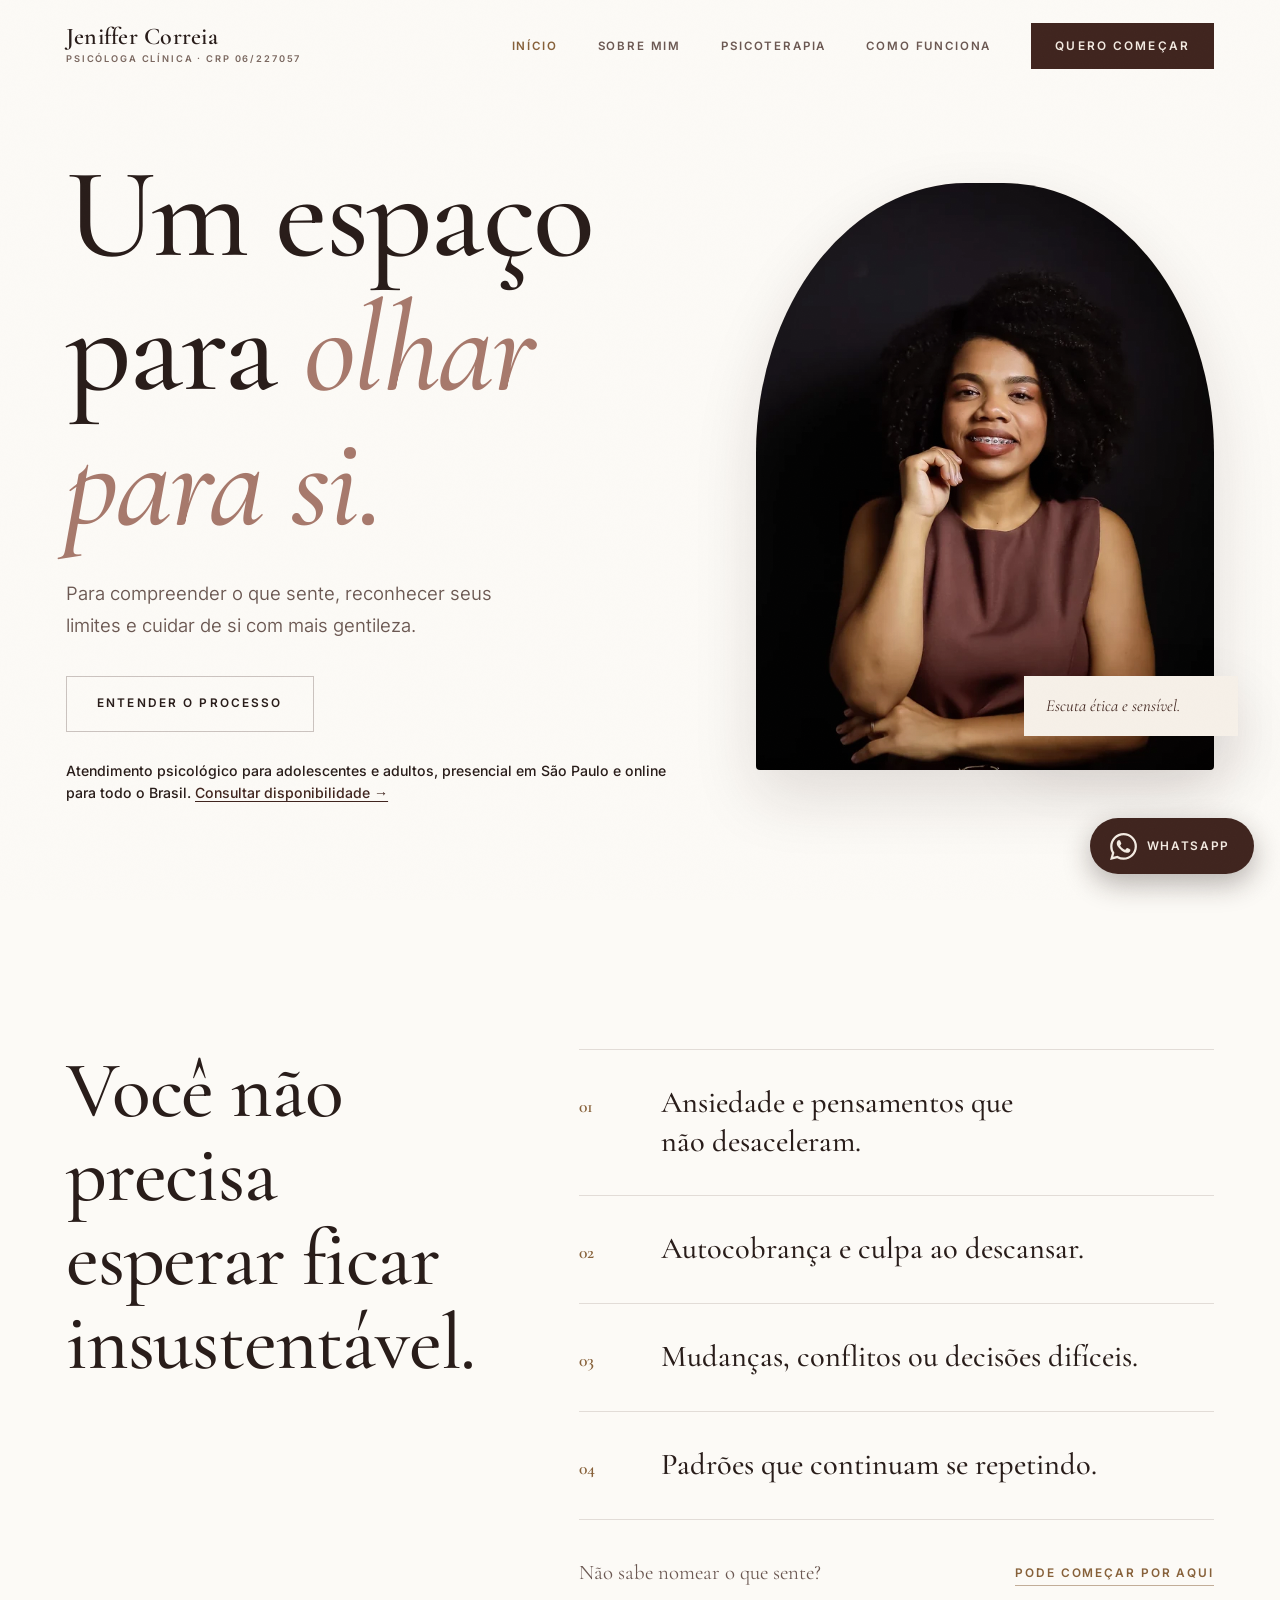
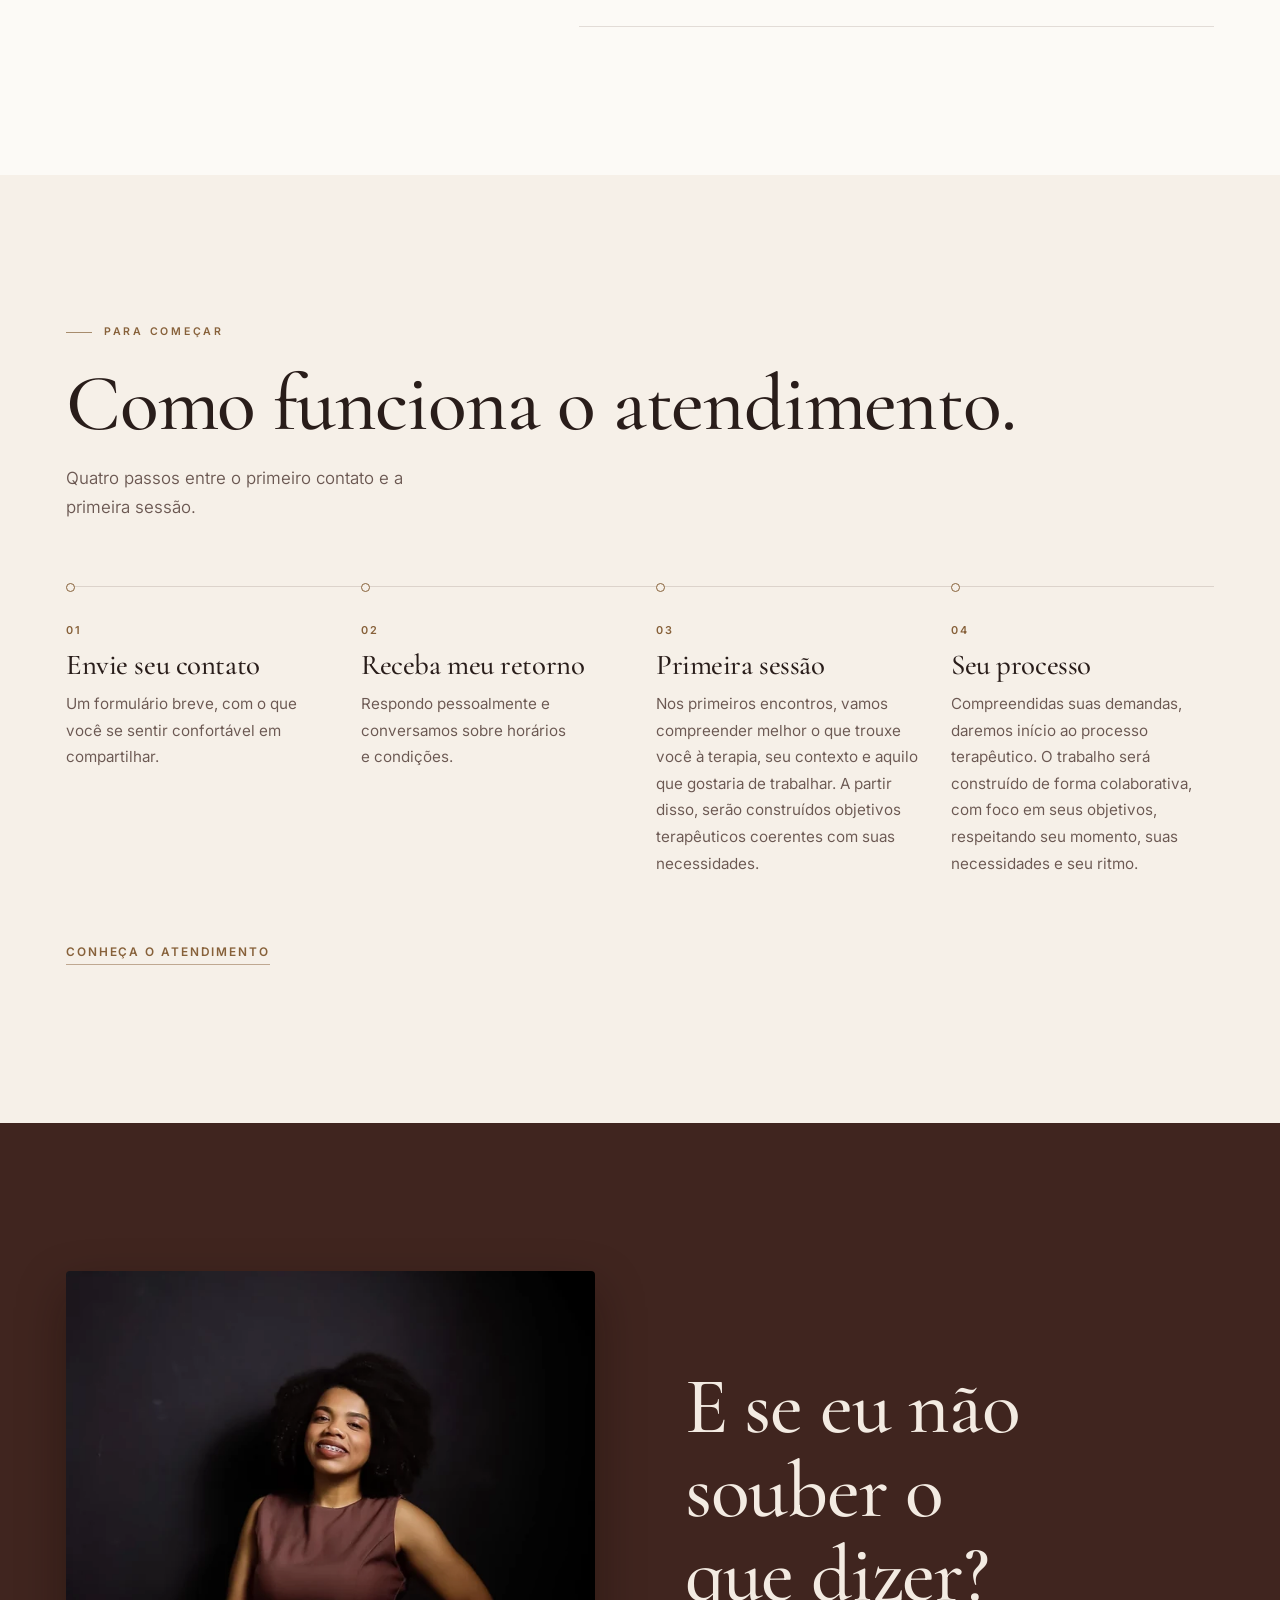
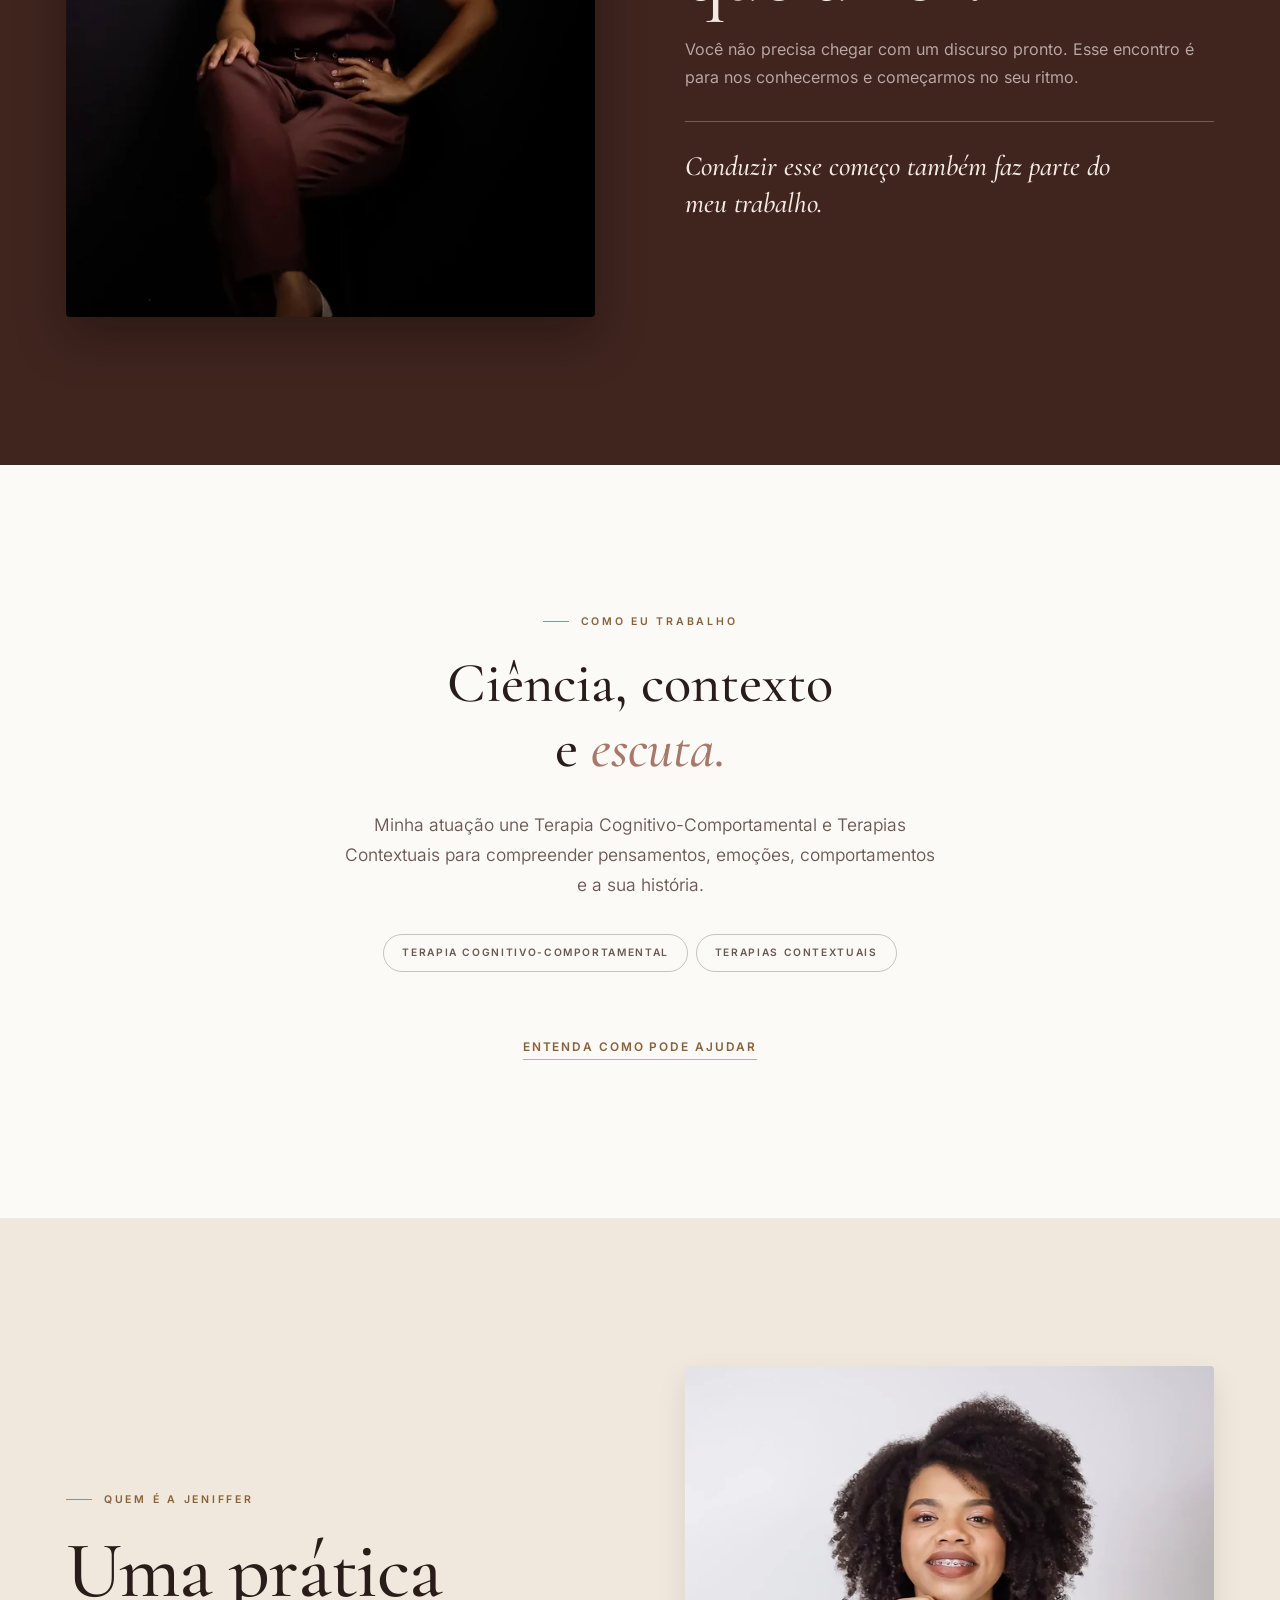
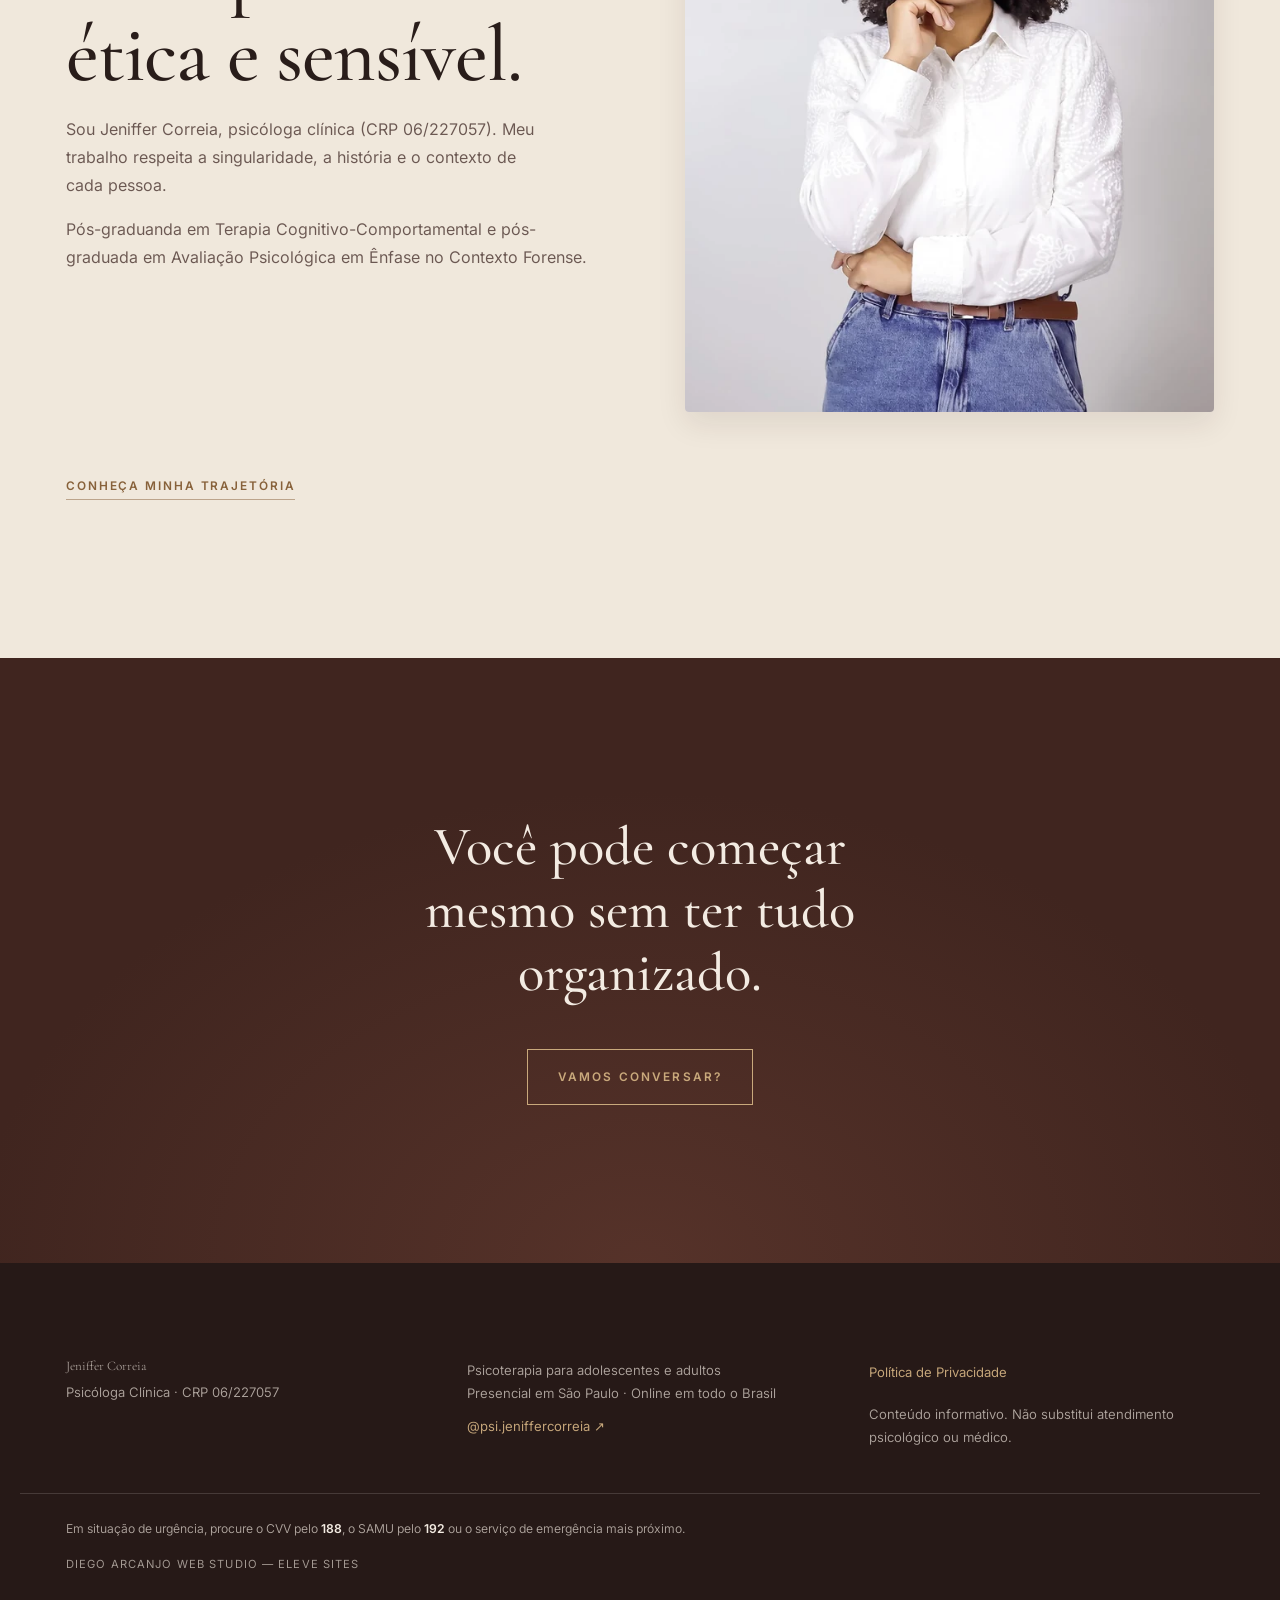
==== commit ce62123f: "content: atualiza textos da psicoterapia" ====
--- a/index.html
+++ b/index.html
@@ -3,8 +3,8 @@
 <head>
 <meta charset="utf-8">
 <meta name="viewport" content="width=device-width, initial-scale=1, viewport-fit=cover">
-<title>Jeniffer Correia | Psicóloga para Jovens e Adultos</title>
-<meta name="description" content="Psicoterapia para jovens e adultos com Jeniffer Correia, psicóloga clínica CRP 06/227057. Atendimento presencial em São Paulo e online em todo o Brasil.">
+<title>Jeniffer Correia | Psicóloga para Adolescentes e Adultos</title>
+<meta name="description" content="Psicoterapia para adolescentes e adultos com Jeniffer Correia, psicóloga clínica CRP 06/227057. Atendimento presencial em São Paulo e online em todo o Brasil.">
 <meta name="author" content="Jeniffer Correia">
 <meta name="robots" content="index, follow, max-image-preview:large">
 <meta name="theme-color" content="#fcfaf6">
@@ -13,21 +13,21 @@
 <link rel="icon" href="/assets/favicon.svg?v=0b243625" type="image/svg+xml">
 <link rel="preload" as="font" type="font/woff2" href="/assets/fonts/cormorant-latin.woff2" crossorigin>
 <link rel="preload" as="font" type="font/woff2" href="/assets/fonts/inter-latin.woff2" crossorigin>
-<link rel="preload" as="image" href="/assets/jeniffer-capa.webp" media="(min-width: 960px)" fetchpriority="high">
-<link rel="preload" as="image" href="/assets/jeniffer-capa-retrato.webp" media="(max-width: 959px)" fetchpriority="high">
+<link rel="preload" as="image" imagesrcset="/assets/jeniffer-capa-640.webp?v=20260908-photo1 640w, /assets/jeniffer-capa.webp?v=20260908-photo1 1280w" imagesizes="(min-width: 1400px) 450px, (min-width: 960px) 40vw" media="(min-width: 960px)" fetchpriority="high">
+<link rel="preload" as="image" imagesrcset="/assets/jeniffer-capa-retrato-640.webp?v=20260908-photo1 640w, /assets/jeniffer-capa-retrato.webp?v=20260908-photo1 960w" imagesizes="(min-width: 600px) calc(100vw - 64px), calc(100vw - 44px)" media="(max-width: 959px)" fetchpriority="high">
 <link rel="stylesheet" href="/assets/styles.css?v=20260904-refinement1">
 <meta property="og:type" content="website">
 <meta property="og:locale" content="pt_BR">
 <meta property="og:site_name" content="Jeniffer Correia Psicologia">
-<meta property="og:title" content="Jeniffer Correia | Psicóloga para Jovens e Adultos">
-<meta property="og:description" content="Psicoterapia para jovens e adultos com Jeniffer Correia, psicóloga clínica CRP 06/227057. Atendimento presencial em São Paulo e online em todo o Brasil.">
+<meta property="og:title" content="Jeniffer Correia | Psicóloga para Adolescentes e Adultos">
+<meta property="og:description" content="Psicoterapia para adolescentes e adultos com Jeniffer Correia, psicóloga clínica CRP 06/227057. Atendimento presencial em São Paulo e online em todo o Brasil.">
 <meta property="og:url" content="https://jeniffer-psicologa.pages.dev/">
-<meta property="og:image" content="https://jeniffer-psicologa.pages.dev/assets/jeniffer-social.jpg?v=006b3ed0">
+<meta property="og:image" content="https://jeniffer-psicologa.pages.dev/assets/jeniffer-social.jpg?v=20260908-photo1">
 <meta property="og:image:alt" content="Jeniffer Correia, psicóloga clínica">
 <meta name="twitter:card" content="summary_large_image">
 <script>document.documentElement.classList.add('js')</script>
 <script type="application/ld+json">
-{"@context":"https://schema.org","@type":"ProfessionalService","name":"Jeniffer Correia Psicologia","url":"https://jeniffer-psicologa.pages.dev/","image":"https://jeniffer-psicologa.pages.dev/assets/jeniffer-social.jpg","description":"Psicoterapia para jovens e adultos, presencial em São Paulo e online em todo o Brasil, orientada pela Terapia Cognitivo-Comportamental e Terapias Contextuais.","areaServed":["São Paulo","BR"],"serviceType":"Psicoterapia","priceRange":"Sob consulta","founder":{"@type":"Person","name":"Jeniffer Correia","jobTitle":"Psicóloga Clínica","identifier":"CRP 06/227057","sameAs":["https://www.instagram.com/psi.jeniffercorreia/"]}}
+{"@context":"https://schema.org","@type":"ProfessionalService","name":"Jeniffer Correia Psicologia","url":"https://jeniffer-psicologa.pages.dev/","image":"https://jeniffer-psicologa.pages.dev/assets/jeniffer-social.jpg","description":"Psicoterapia para adolescentes e adultos, presencial em São Paulo e online em todo o Brasil, orientada pela Terapia Cognitivo-Comportamental e Terapias Contextuais.","areaServed":["São Paulo","BR"],"serviceType":"Psicoterapia","priceRange":"Sob consulta","founder":{"@type":"Person","name":"Jeniffer Correia","jobTitle":"Psicóloga Clínica","identifier":"CRP 06/227057","sameAs":["https://www.instagram.com/psi.jeniffercorreia/"]}}
 </script>
 </head>
 <body class="page-home">
@@ -51,12 +51,12 @@
       <div class="button-row">
         <a class="button button--outline" href="/como-funciona">Entender o processo</a>
       </div>
-      <p class="trust-line"><span>Atendimento psicológico para jovens e adultos, presencial em São Paulo e online para todo o Brasil.</span> <a data-analytics-event="whatsapp_click" data-analytics-location="homepage_availability" data-analytics-destination="whatsapp" href="https://wa.me/5511986632614?text=Oi%2C%20Jeniffer%21%20Gostaria%20de%20saber%20mais%20informa%C3%A7%C3%B5es%20sobre%20a%20sua%20agenda%20de%20atendimento%20presencial." target="_blank" rel="noopener noreferrer">Consultar disponibilidade →</a></p>
+      <p class="trust-line"><span>Atendimento psicológico para adolescentes e adultos, presencial em São Paulo e online para todo o Brasil.</span> <a data-analytics-event="whatsapp_click" data-analytics-location="homepage_availability" data-analytics-destination="whatsapp" href="https://wa.me/5511986632614?text=Oi%2C%20Jeniffer%21%20Gostaria%20de%20saber%20mais%20informa%C3%A7%C3%B5es%20sobre%20a%20sua%20agenda%20de%20atendimento%20presencial." target="_blank" rel="noopener noreferrer">Consultar disponibilidade →</a></p>
     </div>
     <figure class="hero-media reveal">
       <div class="photo-frame"><picture>
-        <source media="(min-width: 960px)" srcset="/assets/jeniffer-capa.webp" width="853" height="1280">
-        <img src="/assets/jeniffer-capa-retrato.webp" width="900" height="1200" alt="Jeniffer Correia, psicóloga clínica" fetchpriority="high" decoding="async">
+        <source media="(min-width: 960px)" srcset="/assets/jeniffer-capa-640.webp?v=20260908-photo1 640w, /assets/jeniffer-capa.webp?v=20260908-photo1 1280w" sizes="(min-width: 1400px) 450px, (min-width: 960px) 40vw, calc(100vw - 44px)" width="1280" height="1920">
+        <img src="/assets/jeniffer-capa-retrato.webp?v=20260908-photo1" srcset="/assets/jeniffer-capa-retrato-640.webp?v=20260908-photo1 640w, /assets/jeniffer-capa-retrato.webp?v=20260908-photo1 960w" sizes="(min-width: 600px) calc(100vw - 64px), calc(100vw - 44px)" width="960" height="1280" alt="Jeniffer Correia, psicóloga clínica" fetchpriority="high" decoding="async">
       </picture></div>
       <figcaption>Escuta ética e sensível.</figcaption>
     </figure>
@@ -94,8 +94,8 @@
   <div class="shell">
     <div class="feature">
       <div class="feature-media reveal"><picture>
-        <source media="(min-width: 600px)" srcset="/assets/jeniffer-sentada.webp" width="853" height="1280">
-        <img src="/assets/jeniffer-sentada-retrato.webp" width="744" height="992" loading="lazy" decoding="async" alt="Jeniffer Correia sentada em ambiente de estúdio">
+        <source media="(min-width: 600px)" srcset="/assets/jeniffer-sentada-640.webp?v=20260908-photo1 640w, /assets/jeniffer-sentada.webp?v=20260908-photo1 1280w" sizes="(min-width: 1400px) 530px, (min-width: 960px) 44vw, calc(100vw - 64px)" width="1280" height="1920">
+        <img src="/assets/jeniffer-sentada-retrato.webp?v=20260908-photo1" srcset="/assets/jeniffer-sentada-retrato-640.webp?v=20260908-photo1 640w, /assets/jeniffer-sentada-retrato.webp?v=20260908-photo1 960w" sizes="(min-width: 600px) calc(100vw - 64px), calc(100vw - 44px)" width="960" height="1280" loading="lazy" decoding="async" alt="Jeniffer Correia sentada em ambiente de estúdio">
       </picture></div>
       <div class="feature-copy reveal">
         <h2>E se eu não souber o que dizer?</h2>
@@ -109,7 +109,7 @@
 <section class="band band--night">
   <div class="shell statement">
     <p class="eyebrow reveal">Como eu trabalho</p>
-    <p class="statement-copy reveal">Técnica, contexto e <em>escuta.</em></p>
+    <p class="statement-copy reveal">Ciência, contexto e <em>escuta.</em></p>
     <p class="statement-note reveal">Minha atuação une Terapia Cognitivo-Comportamental e Terapias Contextuais para compreender pensamentos, emoções, comportamentos e a sua história.</p>
     <div class="tags reveal"><span>Terapia Cognitivo-Comportamental</span><span>Terapias Contextuais</span></div>
     <p class="section-action reveal"><a class="text-link" href="/psicoterapia">Entenda como pode ajudar</a></p>
@@ -120,13 +120,13 @@
   <div class="shell">
     <div class="feature feature--reverse">
       <div class="feature-media reveal"><picture>
-        <source media="(min-width: 600px)" srcset="/assets/jeniffer-clara.webp" width="853" height="1280">
-        <img src="/assets/jeniffer-clara-retrato.webp" width="879" height="1172" loading="lazy" decoding="async" alt="Retrato profissional de Jeniffer Correia">
+        <source media="(min-width: 600px)" srcset="/assets/jeniffer-clara-640.webp?v=20260908-photo1 640w, /assets/jeniffer-clara.webp?v=20260908-photo1 1280w" sizes="(min-width: 1400px) 530px, (min-width: 960px) 44vw, calc(100vw - 64px)" width="1280" height="1920">
+        <img src="/assets/jeniffer-clara-retrato.webp?v=20260908-photo1" srcset="/assets/jeniffer-clara-retrato-640.webp?v=20260908-photo1 640w, /assets/jeniffer-clara-retrato.webp?v=20260908-photo1 960w" sizes="(min-width: 600px) calc(100vw - 64px), calc(100vw - 44px)" width="960" height="1280" loading="lazy" decoding="async" alt="Retrato profissional de Jeniffer Correia">
       </picture></div>
       <div class="feature-copy reveal">
         <p class="eyebrow">Quem é a Jeniffer</p>
         <h2>Uma prática ética e sensível.</h2>
-        <p>Sou Jeniffer Correia, psicóloga clínica (CRP 06/227057). Meu trabalho respeita a singularidade, a história e o contexto de cada pessoa.</p><p>Pós-graduanda em Terapia Cognitivo-Comportamental e pós-graduada em Avaliação Psicológica no Contexto Forense.</p>
+        <p>Sou Jeniffer Correia, psicóloga clínica (CRP 06/227057). Meu trabalho respeita a singularidade, a história e o contexto de cada pessoa.</p><p>Pós-graduanda em Terapia Cognitivo-Comportamental e pós-graduada em Avaliação Psicológica em Ênfase no Contexto Forense.</p>
 
       </div>
     </div>
@@ -148,7 +148,7 @@
       <p>Psicóloga Clínica · CRP 06/227057</p>
     </div>
     <div>
-      <p>Psicoterapia para jovens e adultos<br>Presencial em São Paulo · Online em todo o Brasil</p>
+      <p>Psicoterapia para adolescentes e adultos<br>Presencial em São Paulo · Online em todo o Brasil</p>
       <a href="https://www.instagram.com/psi.jeniffercorreia/" target="_blank" rel="noopener noreferrer">@psi.jeniffercorreia ↗</a>
     </div>
     <div>
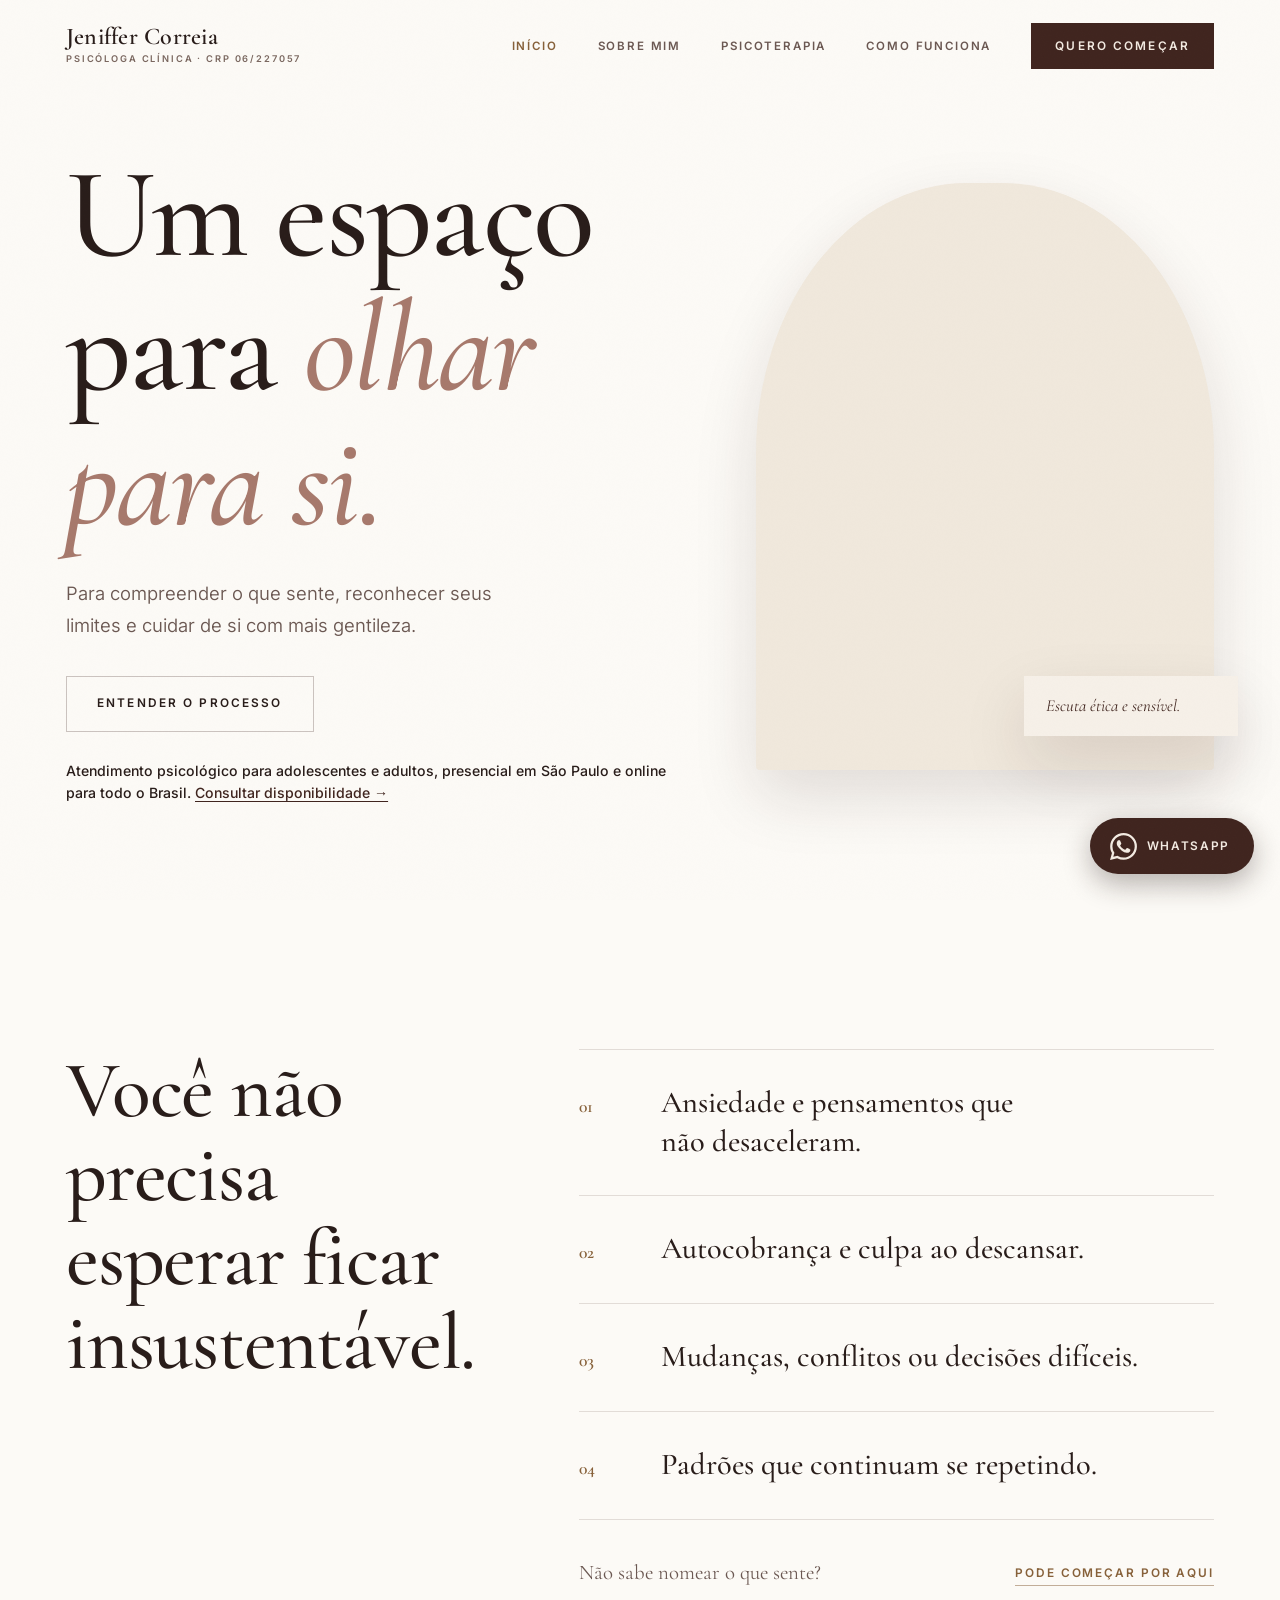
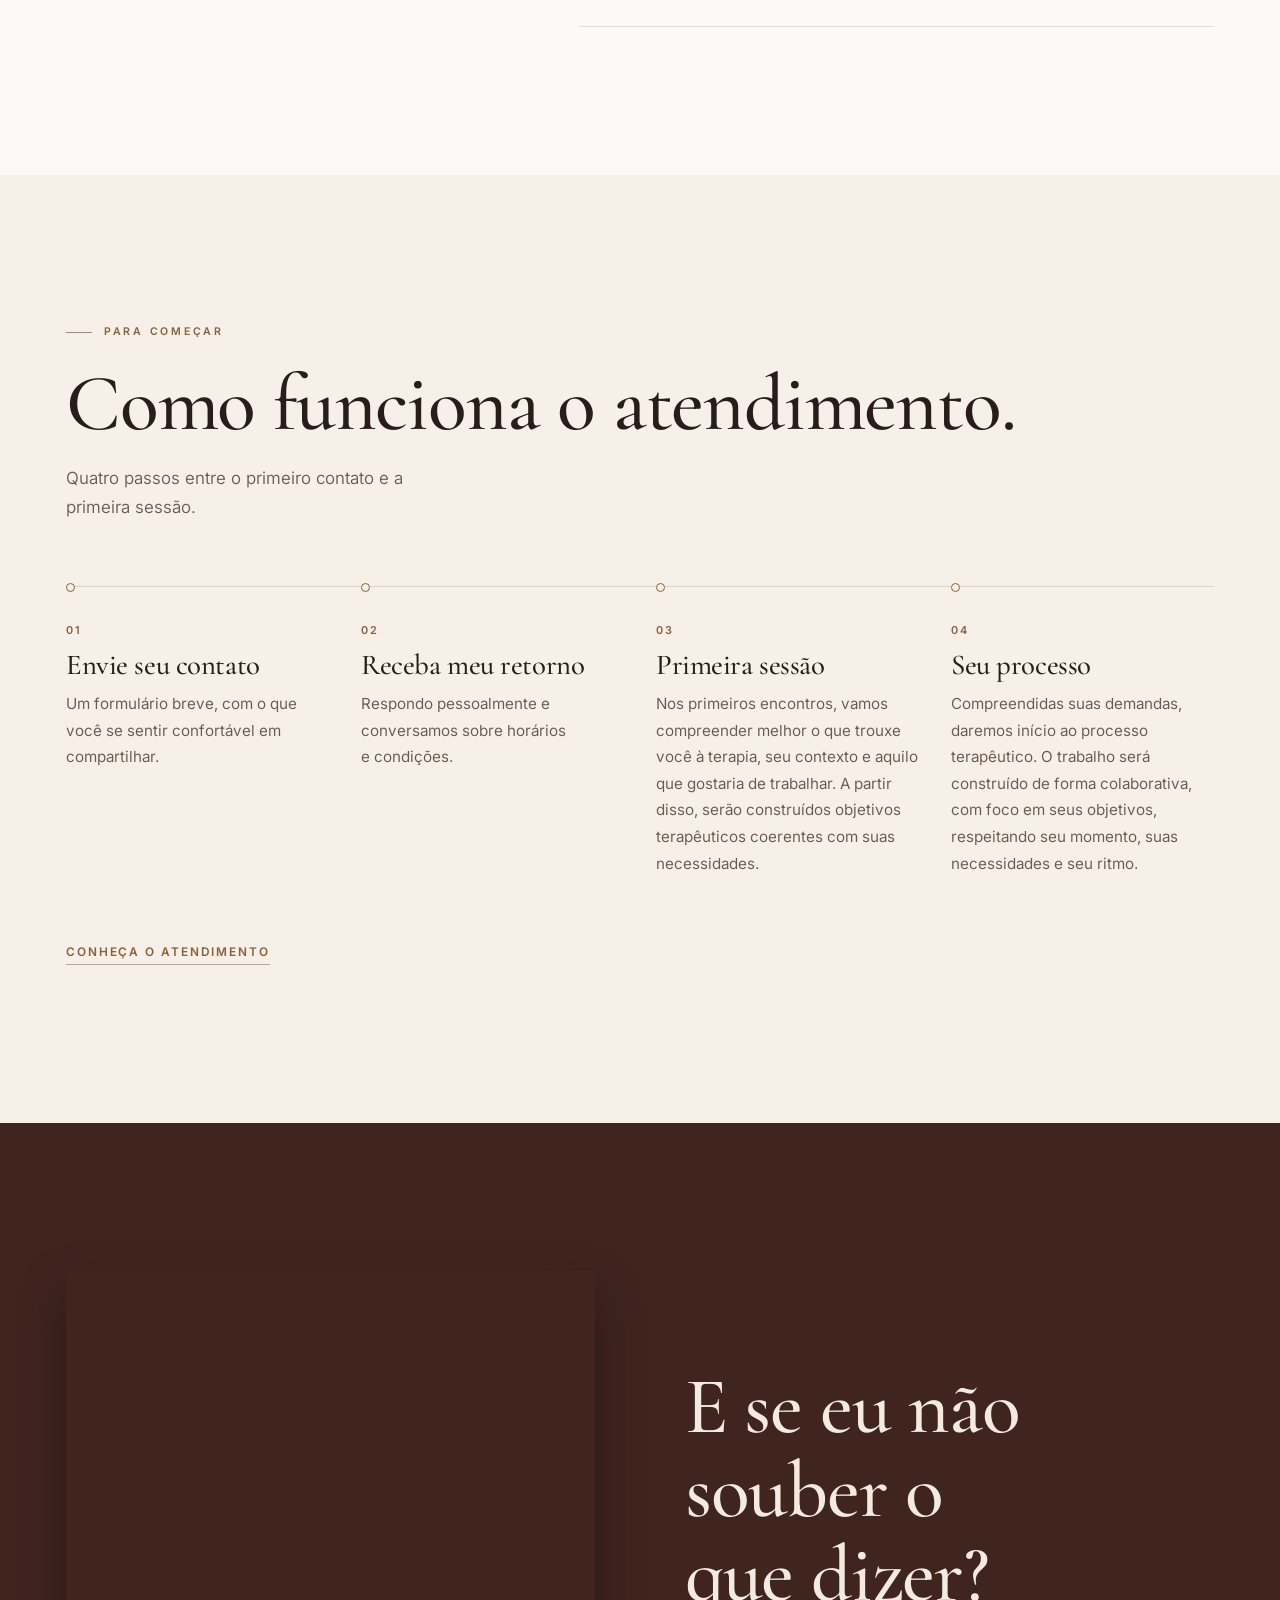
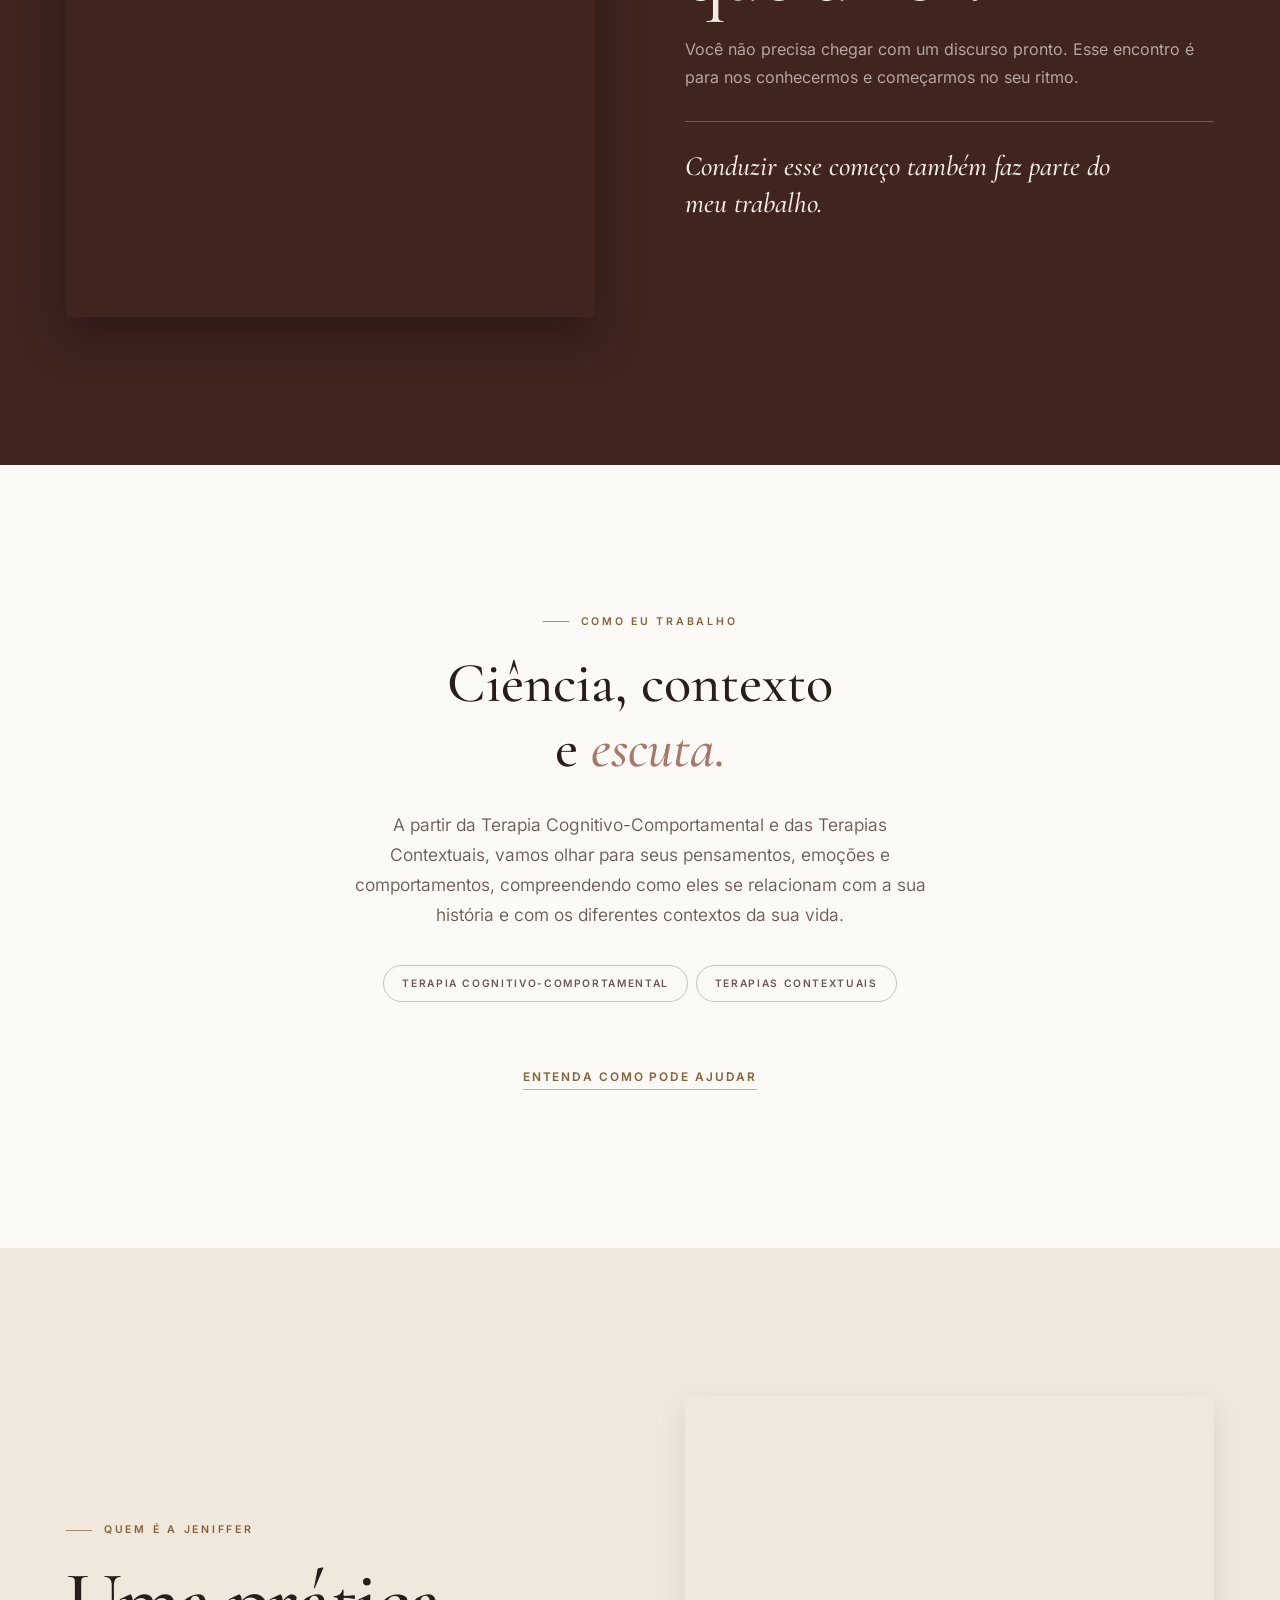
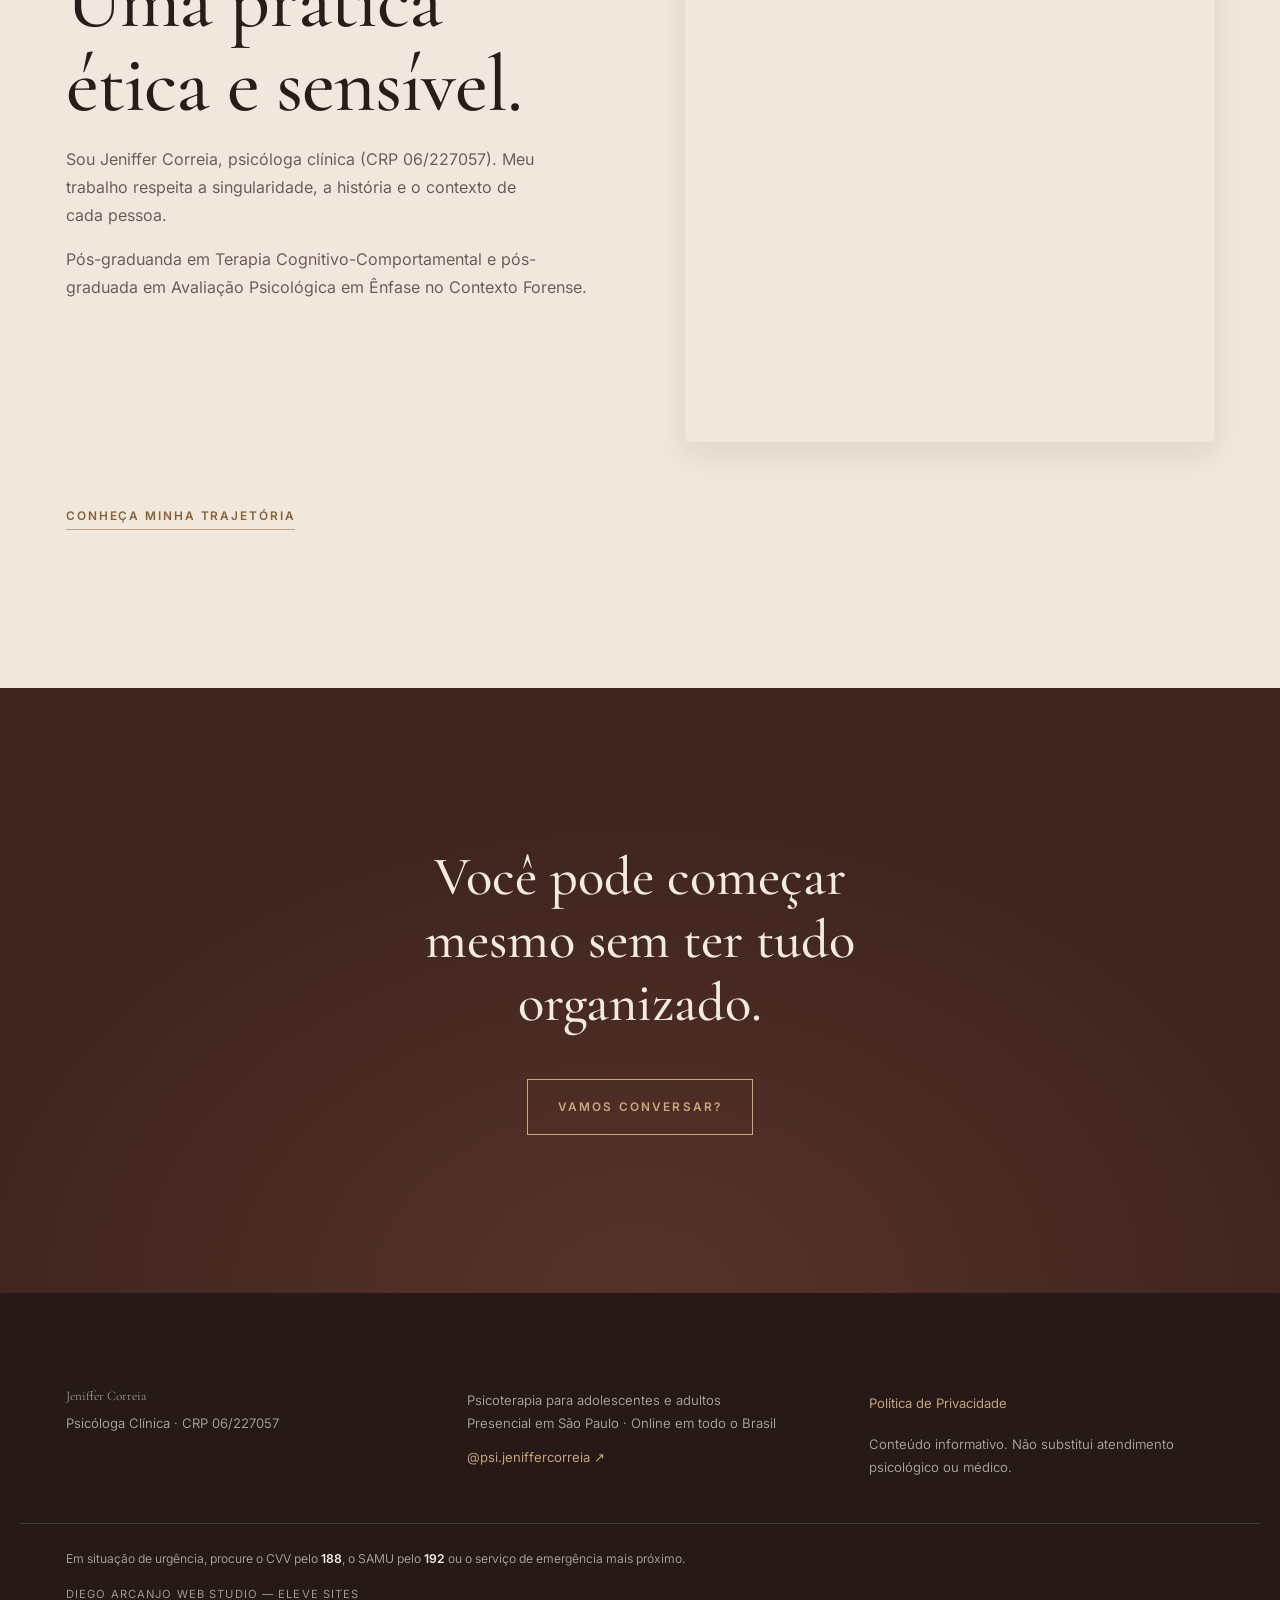
==== commit f8200333: "content: ajusta textos aprovados pela Jeniffer" ====
--- a/index.html
+++ b/index.html
@@ -110,7 +110,7 @@
   <div class="shell statement">
     <p class="eyebrow reveal">Como eu trabalho</p>
     <p class="statement-copy reveal">Ciência, contexto e <em>escuta.</em></p>
-    <p class="statement-note reveal">Minha atuação une Terapia Cognitivo-Comportamental e Terapias Contextuais para compreender pensamentos, emoções, comportamentos e a sua história.</p>
+    <p class="statement-note reveal">A partir da Terapia Cognitivo-Comportamental e das Terapias Contextuais, vamos olhar para seus pensamentos, emoções e comportamentos, compreendendo como eles se relacionam com a sua história e com os diferentes contextos da sua vida.</p>
     <div class="tags reveal"><span>Terapia Cognitivo-Comportamental</span><span>Terapias Contextuais</span></div>
     <p class="section-action reveal"><a class="text-link" href="/psicoterapia">Entenda como pode ajudar</a></p>
   </div>
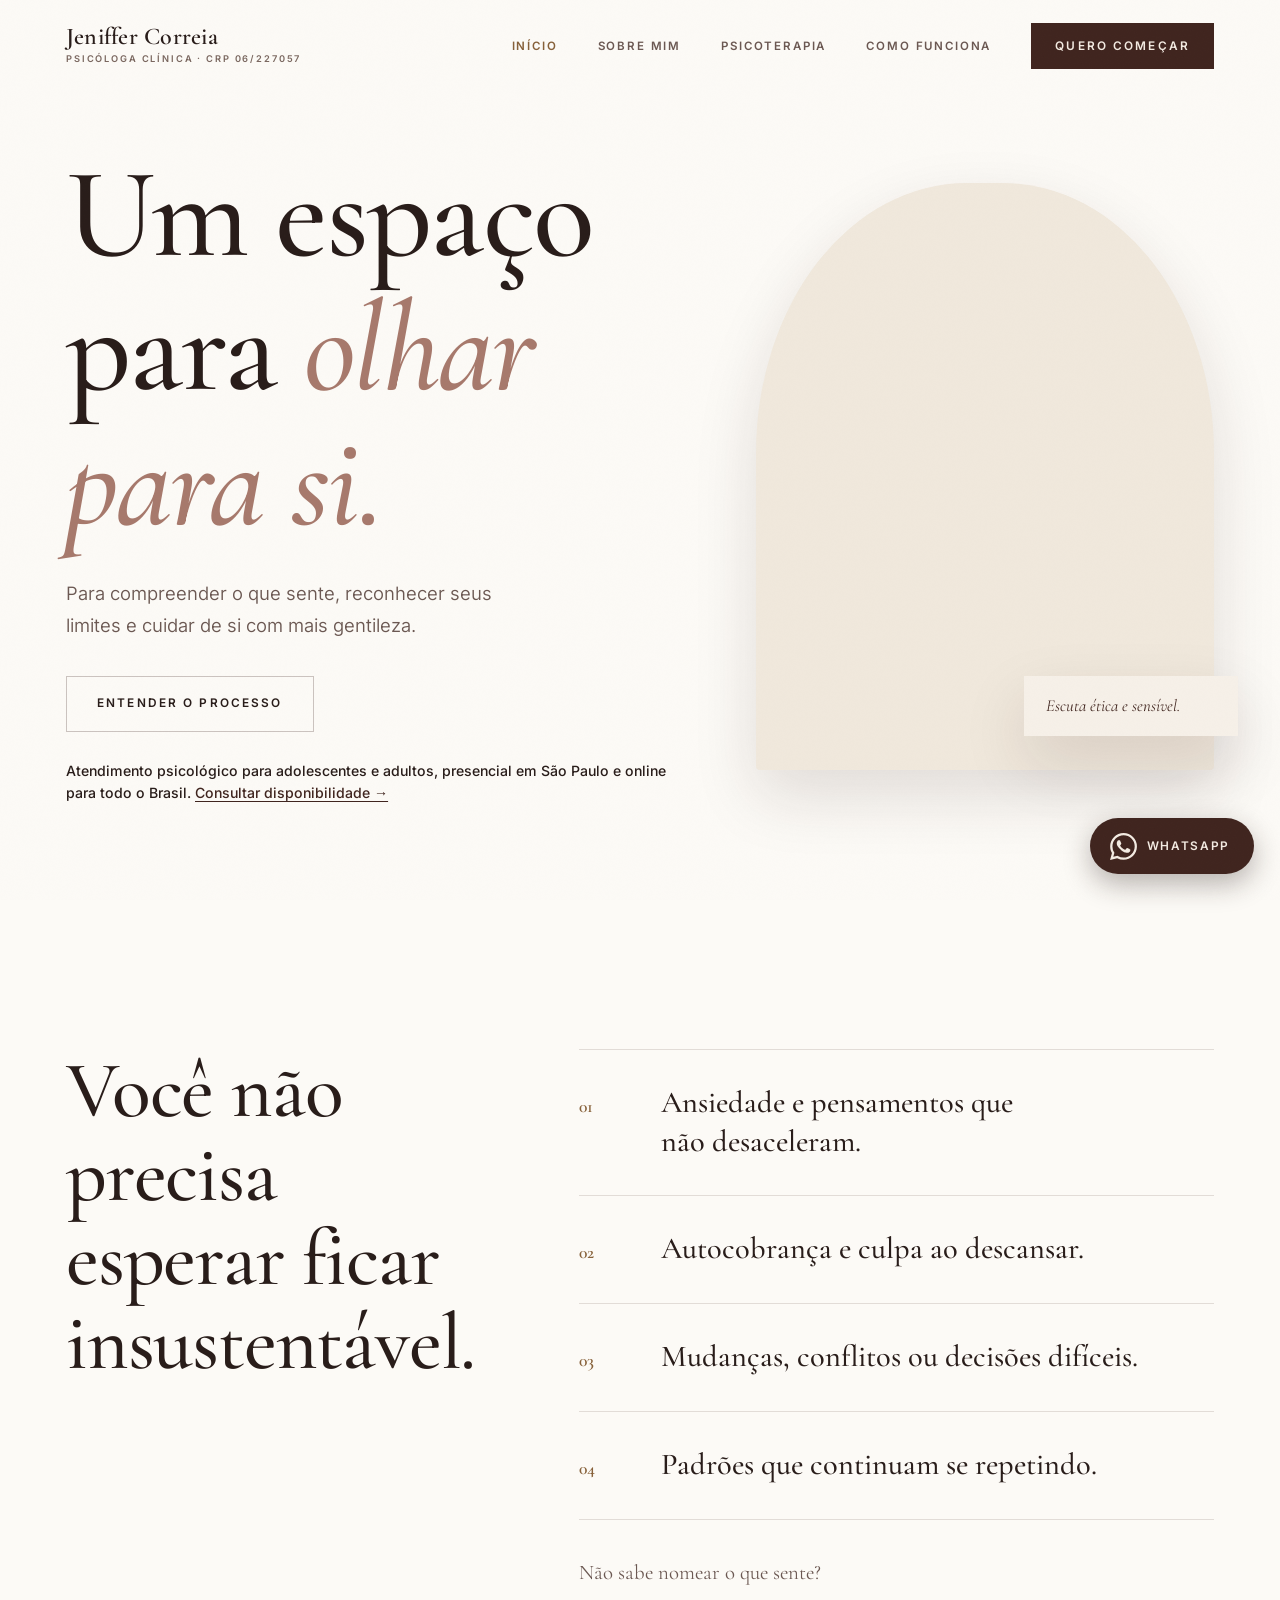
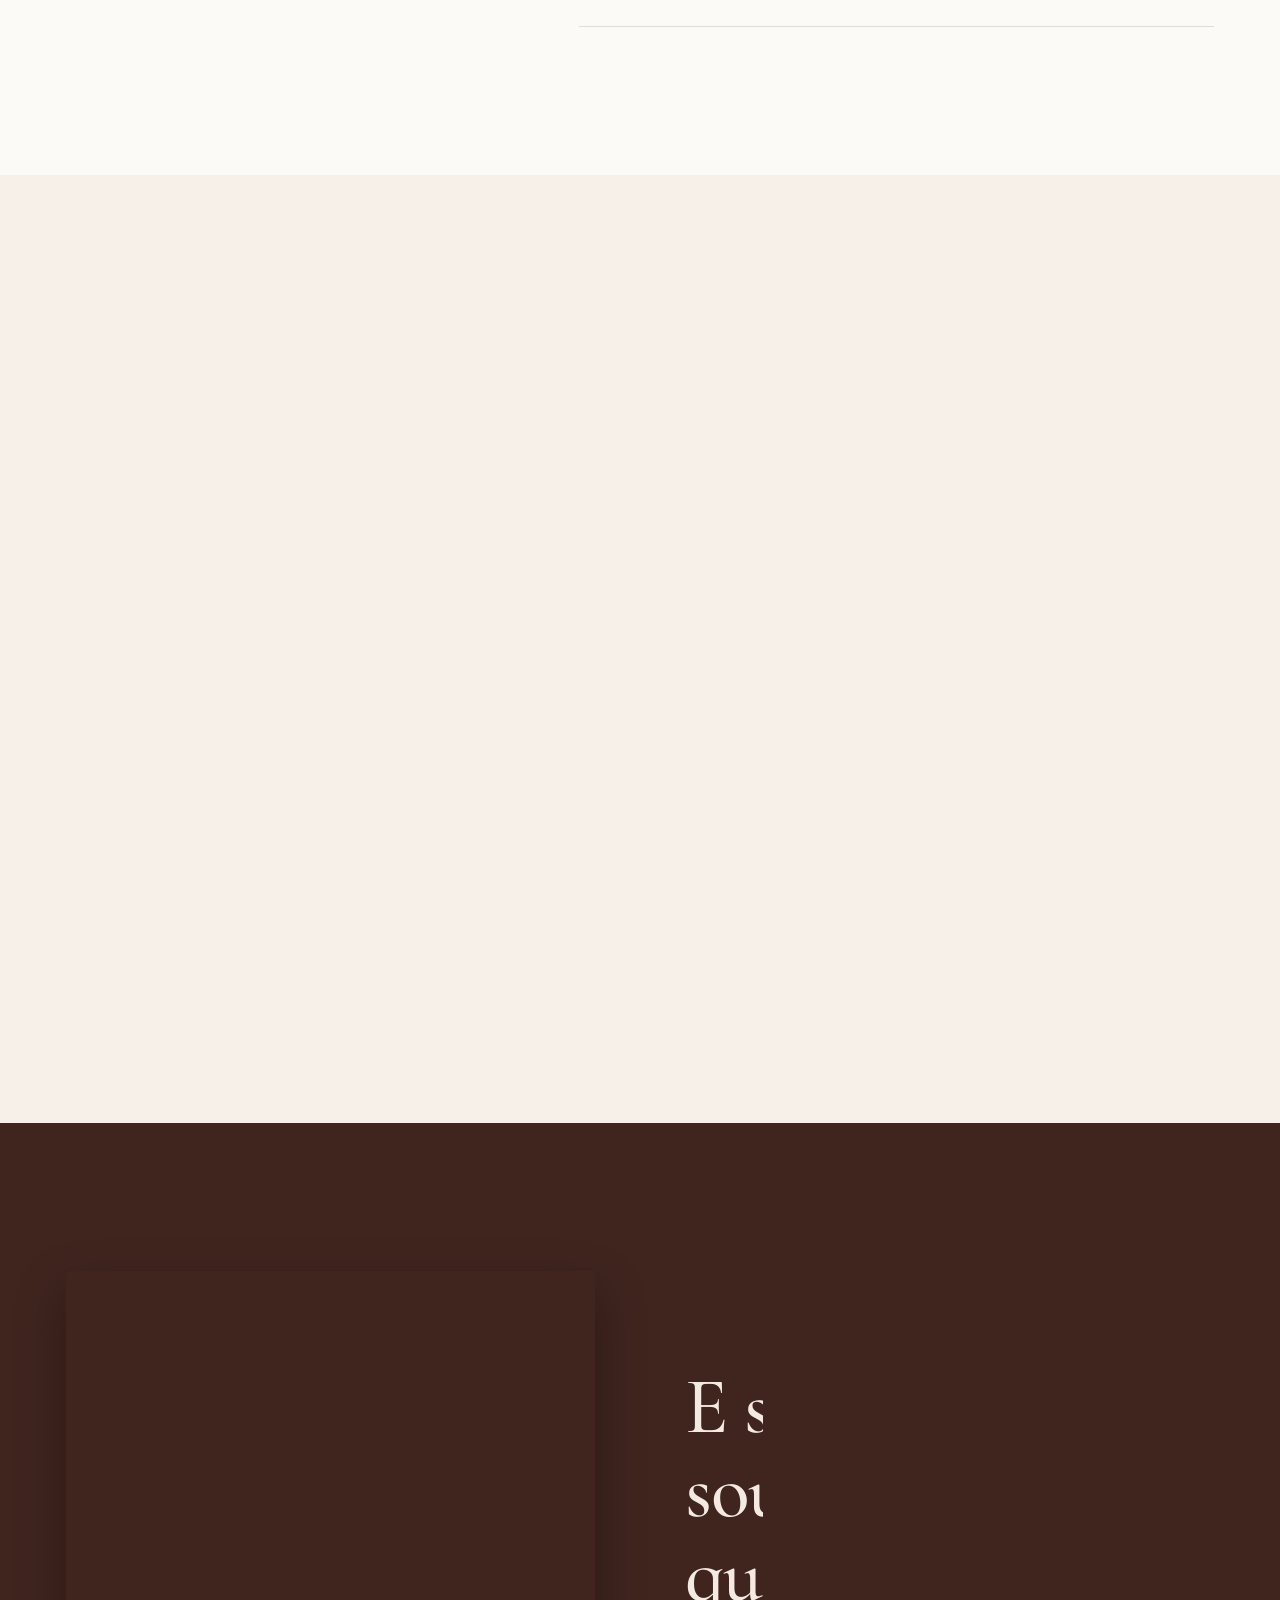
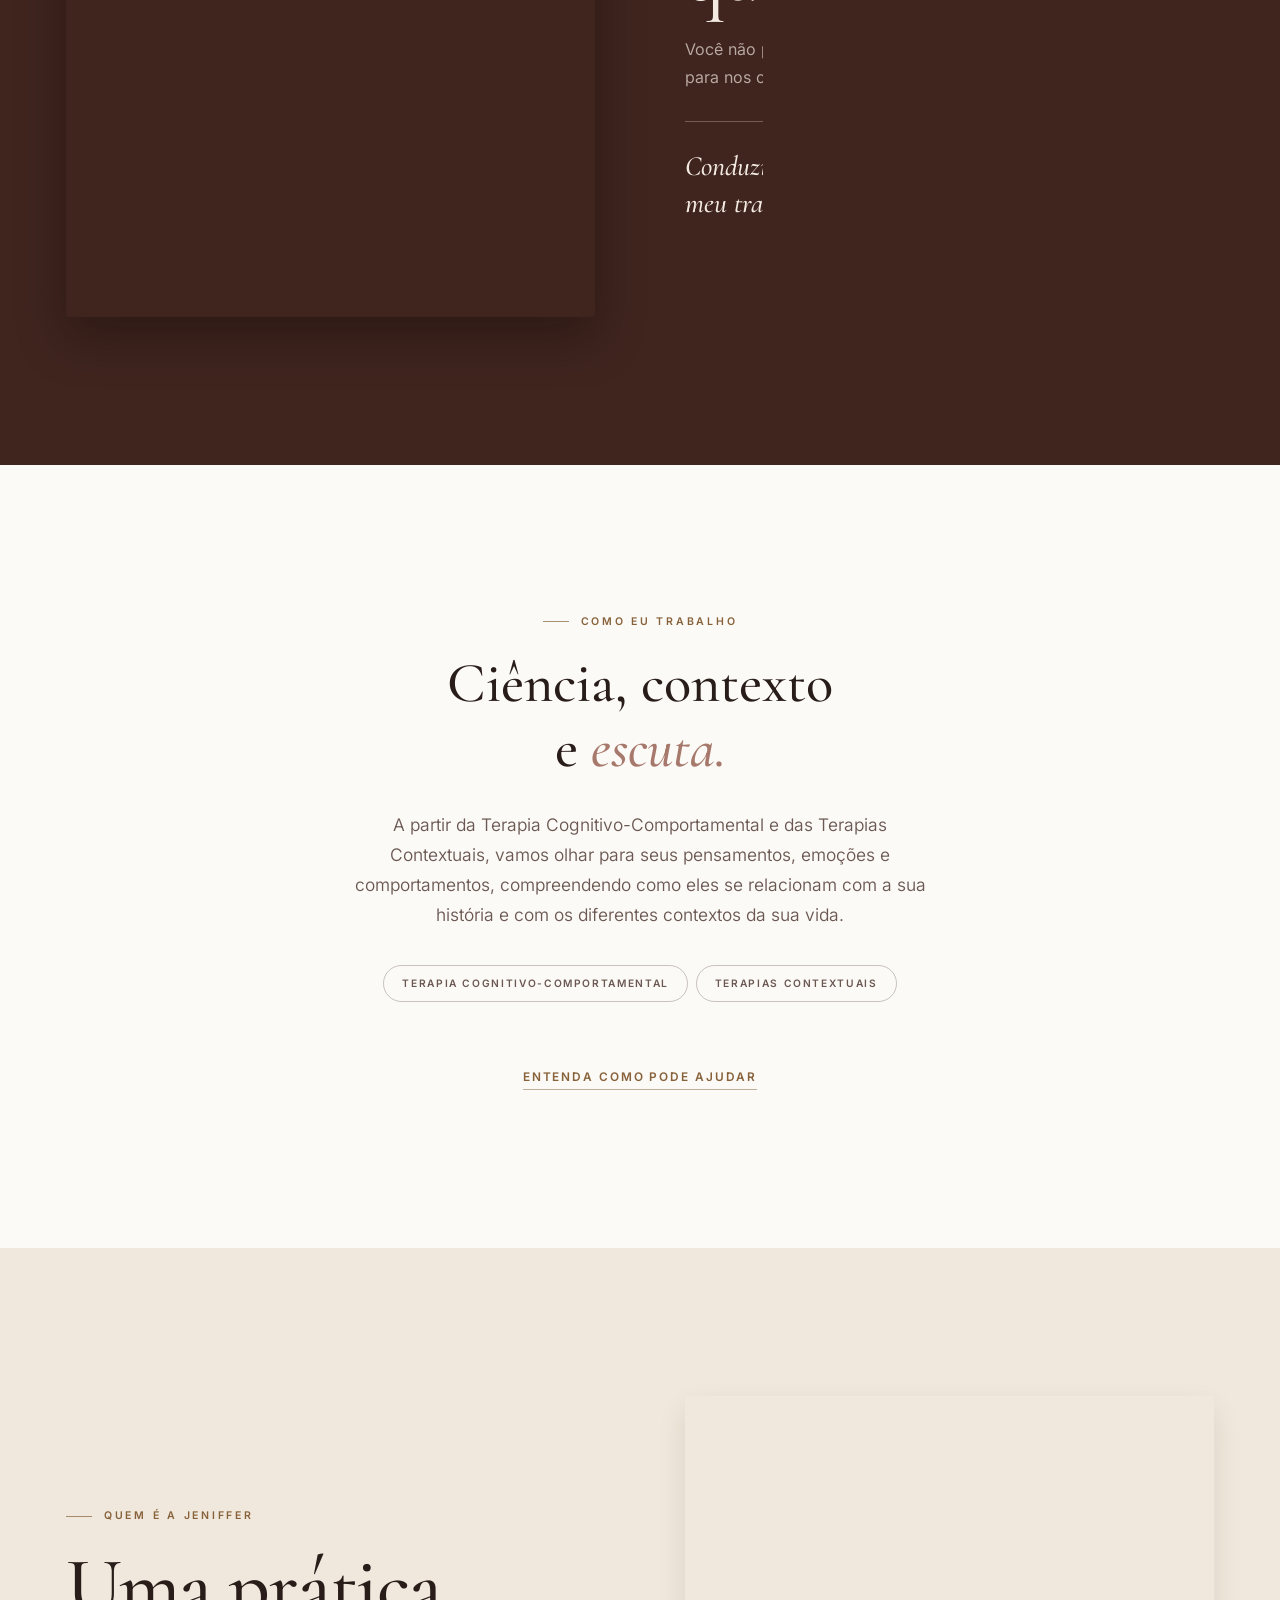
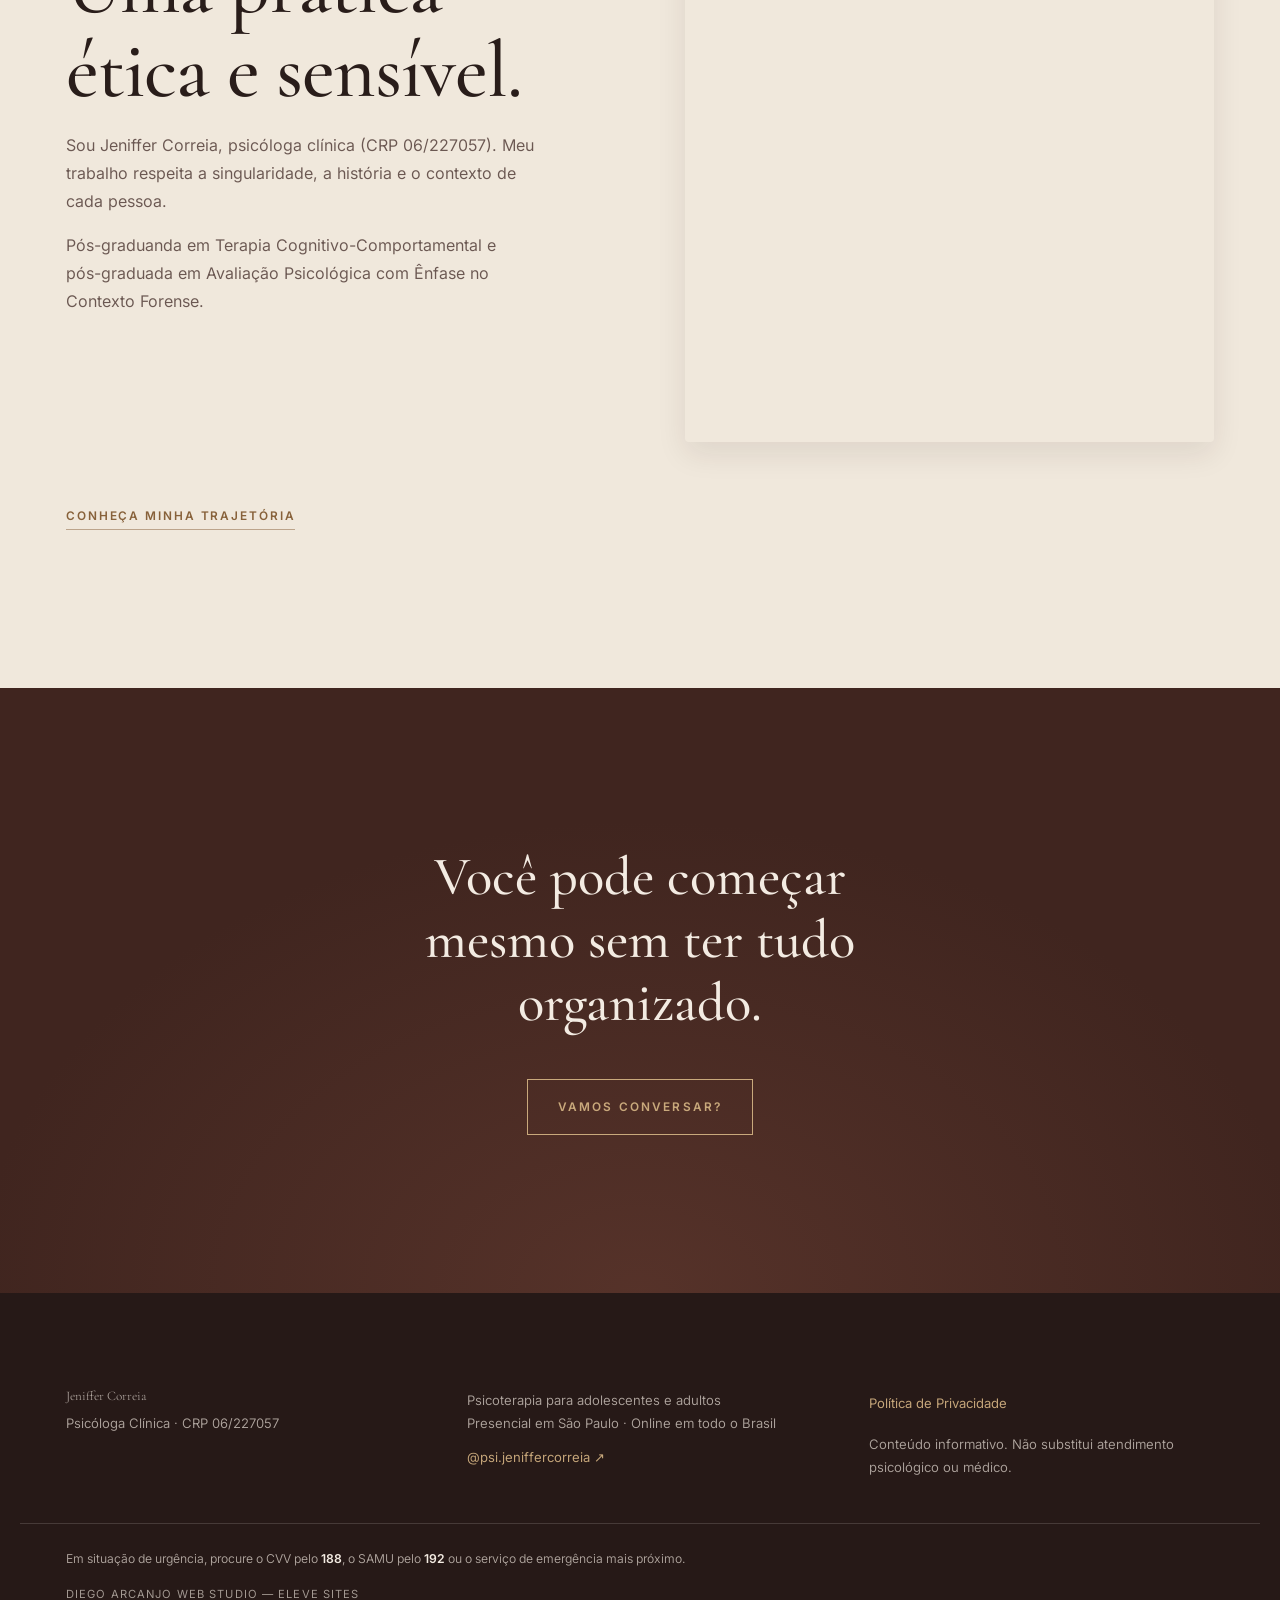
==== commit af9ae0cc: "content: corrige destaque e nomenclatura" ====
--- a/index.html
+++ b/index.html
@@ -126,7 +126,7 @@
       <div class="feature-copy reveal">
         <p class="eyebrow">Quem é a Jeniffer</p>
         <h2>Uma prática ética e sensível.</h2>
-        <p>Sou Jeniffer Correia, psicóloga clínica (CRP 06/227057). Meu trabalho respeita a singularidade, a história e o contexto de cada pessoa.</p><p>Pós-graduanda em Terapia Cognitivo-Comportamental e pós-graduada em Avaliação Psicológica em Ênfase no Contexto Forense.</p>
+        <p>Sou Jeniffer Correia, psicóloga clínica (CRP 06/227057). Meu trabalho respeita a singularidade, a história e o contexto de cada pessoa.</p><p>Pós-graduanda em Terapia Cognitivo-Comportamental e pós-graduada em Avaliação Psicológica com Ênfase no Contexto Forense.</p>
 
       </div>
     </div>
